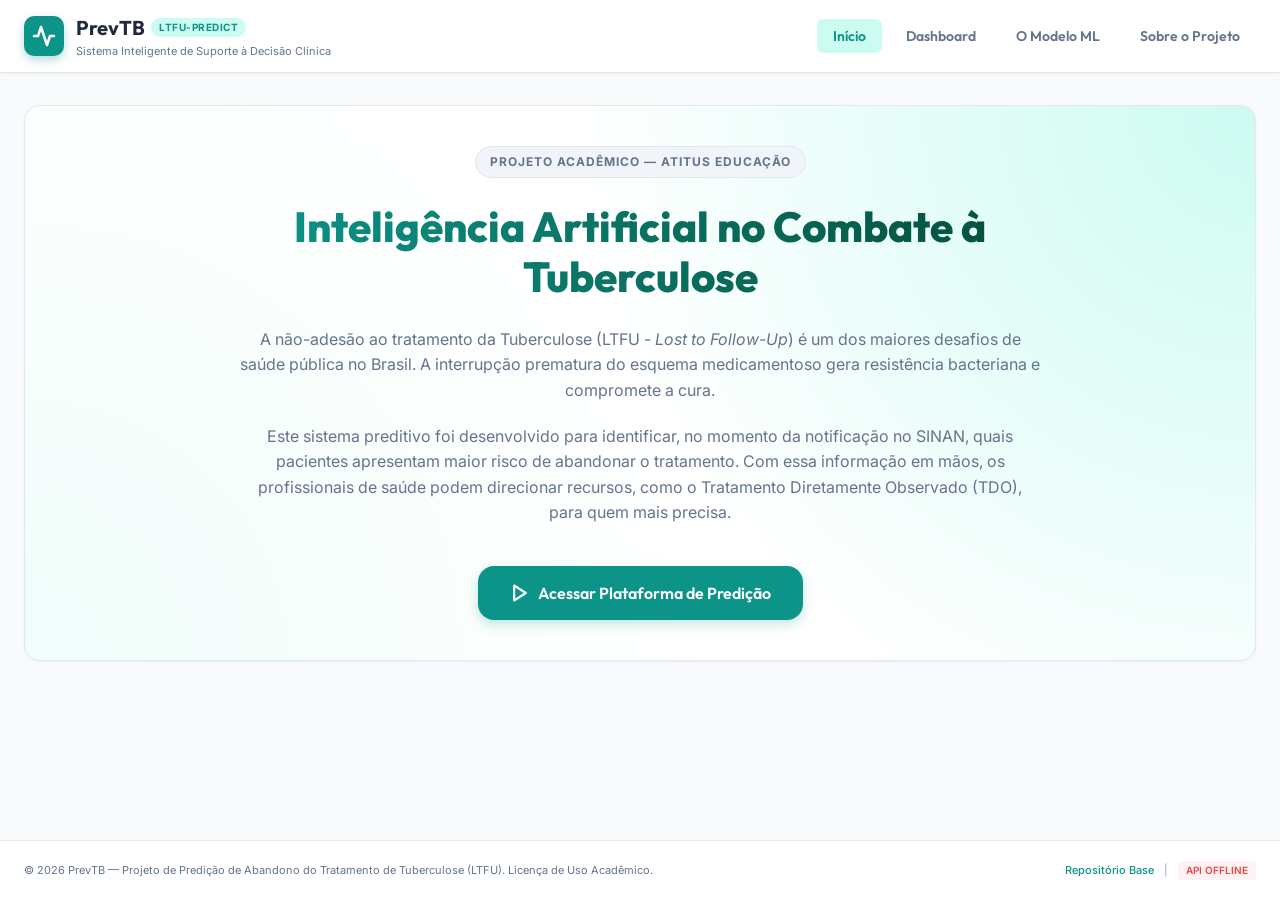
==== docs/index.html @ 1f6d75a1 "feat(ui): adicionar grafico visual de explicabilidade xAI" ====
<!DOCTYPE html>
<html lang="pt-BR">
<head>
    <meta charset="UTF-8">
    <meta name="viewport" content="width=device-width, initial-scale=1.0">
    <title>Predição de Abandono de Tratamento de Tuberculose — LTFU</title>
    <!-- Google Fonts: Outfit & Inter -->
    <link rel="preconnect" href="https://fonts.googleapis.com">
    <link rel="preconnect" href="https://fonts.gstatic.com" crossorigin>
    <link href="https://fonts.googleapis.com/css2?family=Inter:wght@300;400;500;600;700&family=Outfit:wght@400;500;600;700;800&display=swap" rel="stylesheet">
    <!-- Style Sheets -->
    <link rel="stylesheet" href="css/style.css">
    <!-- Favicon / SVG Logo -->
    <link rel="icon" type="image/svg+xml" href="data:image/svg+xml,%3Csvg xmlns='http://www.w3.org/2000/svg' viewBox='0 0 24 24' fill='none' stroke='%230d9488' stroke-width='2' stroke-linecap='round' stroke-linejoin='round'%3E%3Cpath d='M22 12h-4l-3 9L9 3l-3 9H2'%3E%3C/path%3E%3C/svg%3E">
</head>
<body>
    <!-- Top Progress Bar (for load/prediction transitions) -->
    <div id="topProgressBar" class="top-progress-bar"></div>

    <header class="app-header">
        <div class="container header-container">
            <div class="logo-area">
                <div class="logo-icon">
                    <svg xmlns="http://www.w3.org/2000/svg" width="24" height="24" viewBox="0 0 24 24" fill="none" stroke="currentColor" stroke-width="2.5" stroke-linecap="round" stroke-linejoin="round"><path d="M22 12h-4l-3 9L9 3l-3 9H2"></path></svg>
                </div>
                <div>
                    <h1 class="app-title">PrevTB <span class="badge">LTFU-Predict</span></h1>
                    <p class="app-subtitle">Sistema Inteligente de Suporte à Decisão Clínica</p>
                </div>
            </div>
            <nav class="header-nav">
                <button id="btnInicio" class="nav-link active">Início</button>
                <button id="btnDashboard" class="nav-link">Dashboard</button>
                <button id="btnModelo" class="nav-link">O Modelo ML</button>
                <button id="btnSobre" class="nav-link">Sobre o Projeto</button>
            </nav>
        </div>
    </header>

    <main class="container app-content">
        <!-- SEÇÃO: INÍCIO (LANDING PAGE) -->
        <section id="sectionInicio" class="tab-content active">
            <div class="hero-container">
                <div class="hero-content">
                    <div class="hero-badge">Projeto Acadêmico — Atitus Educação</div>
                    <h2 class="hero-title">Inteligência Artificial no Combate à Tuberculose</h2>
                    <p class="hero-description">
                        A não-adesão ao tratamento da Tuberculose (LTFU - <i>Lost to Follow-Up</i>) é um dos maiores desafios de saúde pública no Brasil. A interrupção prematura do esquema medicamentoso gera resistência bacteriana e compromete a cura.
                    </p>
                    <p class="hero-description">
                        Este sistema preditivo foi desenvolvido para identificar, no momento da notificação no SINAN, quais pacientes apresentam maior risco de abandonar o tratamento. Com essa informação em mãos, os profissionais de saúde podem direcionar recursos, como o Tratamento Diretamente Observado (TDO), para quem mais precisa.
                    </p>
                    <div class="hero-actions">
                        <button id="btnCTA" class="btn btn-primary btn-large">
                            <svg xmlns="http://www.w3.org/2000/svg" width="20" height="20" viewBox="0 0 24 24" fill="none" stroke="currentColor" stroke-width="2.5" stroke-linecap="round" stroke-linejoin="round"><polygon points="5 3 19 12 5 21 5 3"></polygon></svg>
                            Acessar Plataforma de Predição
                        </button>
                    </div>
                </div>
            </div>
        </section>

        <!-- SEÇÃO: DASHBOARD/PREDICTOR -->
        <section id="sectionDashboard" class="tab-content hidden">
            
            <!-- CASOS PRONTOS PARA TESTE RÁPIDO -->
            <div class="quick-cases-container">
                <div class="quick-cases-header">
                    <svg xmlns="http://www.w3.org/2000/svg" width="20" height="20" viewBox="0 0 24 24" fill="none" stroke="currentColor" stroke-width="2" stroke-linecap="round" stroke-linejoin="round"><path d="M14 2H6a2 2 0 0 0-2 2v16a2 2 0 0 0 2 2h12a2 2 0 0 0 2-2V8z"></path><polyline points="14 2 14 8 20 8"></polyline><line x1="16" y1="13" x2="8" y2="13"></line><line x1="16" y1="17" x2="8" y2="17"></line><polyline points="10 9 9 9 8 9"></polyline></svg>
                    <h3>Autopreenchimento: Casos de Estudo Prontos</h3>
                </div>
                <p class="quick-cases-desc">Clique em um dos perfis abaixo para carregar os dados automaticamente na ficha e simular predições com o modelo (xAI).</p>
                
                <div class="quick-cases-grid">
                    <div class="quick-case-card case-safe" onclick="loadPreset('safe')">
                        <div class="case-icon">
                            <svg xmlns="http://www.w3.org/2000/svg" width="24" height="24" viewBox="0 0 24 24" fill="none" stroke="currentColor" stroke-width="2" stroke-linecap="round" stroke-linejoin="round"><path d="M22 11.08V12a10 10 0 1 1-5.93-9.14"></path><polyline points="22 4 12 14.01 9 11.01"></polyline></svg>
                        </div>
                        <div class="case-info">
                            <h4>Perfil A: Baixo Risco</h4>
                            <p>Idoso, caso novo, diabético, com TDO realizado.</p>
                        </div>
                    </div>
                    
                    <div class="quick-case-card case-warning" onclick="loadPreset('warning')">
                        <div class="case-icon">
                            <svg xmlns="http://www.w3.org/2000/svg" width="24" height="24" viewBox="0 0 24 24" fill="none" stroke="currentColor" stroke-width="2" stroke-linecap="round" stroke-linejoin="round"><circle cx="12" cy="12" r="10"></circle><line x1="12" y1="8" x2="12" y2="12"></line><line x1="12" y1="16" x2="12.01" y2="16"></line></svg>
                        </div>
                        <div class="case-info">
                            <h4>Perfil B: Risco Moderado</h4>
                            <p>Meia-idade, coinfecção HIV, fumante, sem TDO.</p>
                        </div>
                    </div>

                    <div class="quick-case-card case-danger" onclick="loadPreset('danger')">
                        <div class="case-icon">
                            <svg xmlns="http://www.w3.org/2000/svg" width="24" height="24" viewBox="0 0 24 24" fill="none" stroke="currentColor" stroke-width="2" stroke-linecap="round" stroke-linejoin="round"><path d="M10.29 3.86L1.82 18a2 2 0 0 0 1.71 3h16.94a2 2 0 0 0 1.71-3L13.71 3.86a2 2 0 0 0-3.42 0z"></path><line x1="12" y1="9" x2="12" y2="13"></line><line x1="12" y1="17" x2="12.01" y2="17"></line></svg>
                        </div>
                        <div class="case-info">
                            <h4>Perfil C: Risco Crítico</h4>
                            <p>Jovem, pop. rua, uso de drogas, reingresso.</p>
                        </div>
                    </div>
                </div>
            </div>

            <div class="dashboard-grid">
                
                <!-- COLUNA 1: FORMULÁRIO DO PACIENTE -->
                <div class="card form-card">
                    <div class="card-header">
                        <div class="card-header-title">
                            <svg xmlns="http://www.w3.org/2000/svg" width="20" height="20" viewBox="0 0 24 24" fill="none" stroke="currentColor" stroke-width="2" stroke-linecap="round" stroke-linejoin="round"><path d="M16 21v-2a4 4 0 0 0-4-4H6a4 4 0 0 0-4 4v2"></path><circle cx="9" cy="7" r="4"></circle><path d="M22 21v-2a4 4 0 0 0-3-3.87"></path><path d="M16 3.13a4 4 0 0 1 0 7.75"></path></svg>
                            <h2>Ficha de Avaliação de Risco</h2>
                        </div>
                        <p class="card-header-desc">Insira as informações clínicas e demográficas coletadas na primeira consulta de notificação do paciente.</p>
                    </div>

                    <form id="ltfuForm" class="patient-form">
                        
                        <!-- Bloco 1: Dados Demográficos -->
                        <div class="form-section">
                            <h3 class="section-title"><span class="number">01</span> Dados Demográficos</h3>
                            <div class="form-row cols-3">
                                <div class="form-group">
                                    <label for="idade_anos">Idade (Anos) <span class="required">*</span></label>
                                    <input type="number" id="idade_anos" name="idade_anos" required min="0" max="120" placeholder="Ex: 35">
                                </div>
                                <div class="form-group">
                                    <label for="CS_SEXO">Sexo Biológico <span class="required">*</span></label>
                                    <select id="CS_SEXO" name="CS_SEXO" required>
                                        <option value="" disabled selected>Selecione...</option>
                                        <option value="M">Masculino</option>
                                        <option value="F">Feminino</option>
                                    </select>
                                </div>
                                <div class="form-group">
                                    <label for="CS_RACA">Raça / Cor</label>
                                    <select id="CS_RACA" name="CS_RACA">
                                        <option value="nan" selected>Não Informado</option>
                                        <option value="1">Branca</option>
                                        <option value="2">Preta</option>
                                        <option value="3">Amarela</option>
                                        <option value="4">Parda</option>
                                        <option value="5">Indígena</option>
                                    </select>
                                </div>
                            </div>
                        </div>

                        <!-- Bloco 2: Histórico de Tratamento e Entrada -->
                        <div class="form-section">
                            <h3 class="section-title"><span class="number">02</span> Histórico Clínico e Entrada</h3>
                            <div class="form-row cols-2">
                                <div class="form-group">
                                    <label for="TRATAMENTO">Tipo de Entrada / Caso <span class="required">*</span></label>
                                    <select id="TRATAMENTO" name="TRATAMENTO" required>
                                        <option value="" disabled selected>Selecione o tipo de caso...</option>
                                        <option value="1">Caso Novo</option>
                                        <option value="2">Recidiva (Retorno pós-cura)</option>
                                        <option value="3">Reingresso pós-abandono anterior</option>
                                        <option value="4">Não Sabe</option>
                                        <option value="5">Transferência</option>
                                    </select>
                                </div>
                                <div class="form-group">
                                    <label for="TRAT_SUPER">Tratamento Diretamente Observado (TDO)?</label>
                                    <select id="TRAT_SUPER" name="TRAT_SUPER">
                                        <option value="nan" selected>Não Avaliado</option>
                                        <option value="1">Sim (TDO Realizado)</option>
                                        <option value="2">Não (Auto-administrado)</option>
                                    </select>
                                </div>
                            </div>
                            <div class="form-row cols-3">
                                <div class="form-group">
                                    <label for="NU_CONTATO">Nº Contatos Registrados</label>
                                    <input type="number" id="NU_CONTATO" name="NU_CONTATO" min="0" placeholder="Ex: 4" value="0">
                                </div>
                                <div class="form-group">
                                    <label for="NU_COMU_EX">Comunicantes Examinados</label>
                                    <input type="number" id="NU_COMU_EX" name="NU_COMU_EX" min="0" placeholder="Ex: 2" value="0">
                                </div>
                                <div class="form-group">
                                    <label for="dias_notif_trat">Atraso Notificação (Dias)</label>
                                    <input type="number" id="dias_notif_trat" name="dias_notif_trat" min="0" placeholder="Ex: 5" value="0">
                                </div>
                            </div>
                        </div>

                        <!-- Bloco 3: Exames Clínicos -->
                        <div class="form-section">
                            <h3 class="section-title"><span class="number">03</span> Resultados de Exames</h3>
                            <div class="form-row cols-3">
                                <div class="form-group">
                                    <label for="HIV">Status de HIV</label>
                                    <select id="HIV" name="HIV">
                                        <option value="nan" selected>Não Realizado</option>
                                        <option value="1">Positivo</option>
                                        <option value="2">Negativo</option>
                                        <option value="3">Em Andamento</option>
                                    </select>
                                </div>
                                <div class="form-group">
                                    <label for="BACILOSC_E">Baciloscopia Escarro</label>
                                    <select id="BACILOSC_E" name="BACILOSC_E">
                                        <option value="nan" selected>Não Realizado</option>
                                        <option value="1">Positiva</option>
                                        <option value="2">Negativa</option>
                                    </select>
                                </div>
                                <div class="form-group">
                                    <label for="CULTURA_ES">Cultura de Escarro</label>
                                    <select id="CULTURA_ES" name="CULTURA_ES">
                                        <option value="nan" selected>Não Realizado</option>
                                        <option value="1">Positiva</option>
                                        <option value="2">Negativa</option>
                                        <option value="3">Em Andamento</option>
                                    </select>
                                </div>
                            </div>
                            <div class="form-row cols-4">
                                <div class="form-group">
                                    <label for="RAIOX_TORA">Raio-X de Tórax</label>
                                    <select id="RAIOX_TORA" name="RAIOX_TORA">
                                        <option value="nan" selected>Não Realizado</option>
                                        <option value="1">Normal</option>
                                        <option value="2">Suspeito</option>
                                        <option value="3">Outra Patologia</option>
                                    </select>
                                </div>
                                <div class="form-group">
                                    <label for="TESTE_TUBE">Teste Tuberculínico</label>
                                    <select id="TESTE_TUBE" name="TESTE_TUBE">
                                        <option value="nan" selected>Não Realizado</option>
                                        <option value="1">Reator Forte</option>
                                        <option value="2">Reator Fraco</option>
                                        <option value="3">Não Reator</option>
                                    </select>
                                </div>
                                <div class="form-group">
                                    <label for="TEST_MOLEC">Teste Molecular (TRM)</label>
                                    <select id="TEST_MOLEC" name="TEST_MOLEC">
                                        <option value="nan" selected>Não Realizado</option>
                                        <option value="1">Detectado</option>
                                        <option value="2">Não Detectado</option>
                                        <option value="3">Inconclusivo</option>
                                    </select>
                                </div>
                                <div class="form-group">
                                    <label for="FORMA">Forma Clínica</label>
                                    <select id="FORMA" name="FORMA">
                                        <option value="nan" selected>Não Avaliado</option>
                                        <option value="1">Pulmonar</option>
                                        <option value="2">Extrapulmonar</option>
                                        <option value="3">Mista</option>
                                    </select>
                                </div>
                            </div>
                        </div>

                        <!-- Bloco 4: Comorbidades & Vulnerabilidades -->
                        <div class="form-section">
                            <h3 class="section-title"><span class="number">04</span> Comorbidades e Vulnerabilidades Sociais</h3>
                            
                            <div class="alert alert-info">
                                <svg xmlns="http://www.w3.org/2000/svg" width="16" height="16" viewBox="0 0 24 24" fill="none" stroke="currentColor" stroke-width="2" stroke-linecap="round" stroke-linejoin="round"><circle cx="12" cy="12" r="10"></circle><line x1="12" y1="16" x2="12" y2="12"></line><line x1="12" y1="8" x2="12.01" y2="8"></line></svg>
                                <span>A presença de múltiplos agravos ou fatores de vulnerabilidade social eleva o risco estatístico de não-adesão.</span>
                            </div>

                            <div class="grid-checkboxes">
                                <!-- Linha 1 -->
                                <div class="form-group checkbox-group">
                                    <label for="AGRAVAIDS">AIDS / HIV Clínico</label>
                                    <select id="AGRAVAIDS" name="AGRAVAIDS">
                                        <option value="2" selected>Não</option>
                                        <option value="1">Sim</option>
                                        <option value="nan">Ignorado</option>
                                    </select>
                                </div>
                                <div class="form-group checkbox-group">
                                    <label for="AGRAVALCOO">Alcoolismo</label>
                                    <select id="AGRAVALCOO" name="AGRAVALCOO">
                                        <option value="2" selected>Não</option>
                                        <option value="1">Sim</option>
                                        <option value="nan">Ignorado</option>
                                    </select>
                                </div>
                                <div class="form-group checkbox-group">
                                    <label for="AGRAVDROGA">Uso de Drogas Ilícitas</label>
                                    <select id="AGRAVDROGA" name="AGRAVDROGA">
                                        <option value="2" selected>Não</option>
                                        <option value="1">Sim</option>
                                        <option value="nan">Ignorado</option>
                                    </select>
                                </div>
                                <div class="form-group checkbox-group">
                                    <label for="AGRAVTABAC">Tabagismo</label>
                                    <select id="AGRAVTABAC" name="AGRAVTABAC">
                                        <option value="2" selected>Não</option>
                                        <option value="1">Sim</option>
                                        <option value="nan">Ignorado</option>
                                    </select>
                                </div>
                                <!-- Linha 2 -->
                                <div class="form-group checkbox-group">
                                    <label for="AGRAVDIABE">Diabetes</label>
                                    <select id="AGRAVDIABE" name="AGRAVDIABE">
                                        <option value="2" selected>Não</option>
                                        <option value="1">Sim</option>
                                        <option value="nan">Ignorado</option>
                                    </select>
                                </div>
                                <div class="form-group checkbox-group">
                                    <label for="AGRAVDOENC">Doença Mental / Emocional</label>
                                    <select id="AGRAVDOENC" name="AGRAVDOENC">
                                        <option value="2" selected>Não</option>
                                        <option value="1">Sim</option>
                                        <option value="nan">Ignorado</option>
                                    </select>
                                </div>
                                <div class="form-group checkbox-group">
                                    <label for="POP_RUA">Situação de Rua</label>
                                    <select id="POP_RUA" name="POP_RUA">
                                        <option value="2" selected>Não</option>
                                        <option value="1">Sim</option>
                                        <option value="nan">Ignorado</option>
                                    </select>
                                </div>
                                <div class="form-group checkbox-group">
                                    <label for="POP_LIBER">Pop. Privada de Liberdade</label>
                                    <select id="POP_LIBER" name="POP_LIBER">
                                        <option value="2" selected>Não</option>
                                        <option value="1">Sim</option>
                                        <option value="nan">Ignorado</option>
                                    </select>
                                </div>
                                <!-- Linha 3 -->
                                <div class="form-group checkbox-group">
                                    <label for="POP_IMIG">Imigrante</label>
                                    <select id="POP_IMIG" name="POP_IMIG">
                                        <option value="2" selected>Não</option>
                                        <option value="1">Sim</option>
                                        <option value="nan">Ignorado</option>
                                    </select>
                                </div>
                                <div class="form-group checkbox-group">
                                    <label for="BENEF_GOV">Beneficiário de Prog. Social</label>
                                    <select id="BENEF_GOV" name="BENEF_GOV">
                                        <option value="2" selected>Não</option>
                                        <option value="1">Sim</option>
                                        <option value="nan">Ignorado</option>
                                    </select>
                                </div>
                            </div>
                        </div>

                        <div class="form-actions">
                            <button type="button" id="btnReset" class="btn btn-secondary">Limpar Ficha</button>
                            <button type="submit" id="btnSubmit" class="btn btn-primary">
                                <svg xmlns="http://www.w3.org/2000/svg" width="18" height="18" viewBox="0 0 24 24" fill="none" stroke="currentColor" stroke-width="2.5" stroke-linecap="round" stroke-linejoin="round"><path d="M22 11.08V12a10 10 0 1 1-5.93-9.14"></path><polyline points="22 4 12 14.01 9 11.01"></polyline></svg>
                                Calcular Probabilidade de Risco
                            </button>
                        </div>

                    </form>
                </div>

                <!-- COLUNA 2: RESULTADOS -->
                <div class="card result-card placeholder-state" id="resultCard">
                    <!-- Estado Inicial: Aguardando preenchimento -->
                    <div id="resultPlaceholder" class="result-placeholder">
                        <div class="pulse-icon">
                            <svg xmlns="http://www.w3.org/2000/svg" width="48" height="48" viewBox="0 0 24 24" fill="none" stroke="#94a3b8" stroke-width="1.5" stroke-linecap="round" stroke-linejoin="round"><path d="M22 12h-4l-3 9L9 3l-3 9H2"></path></svg>
                        </div>
                        <h3>Aguardando Avaliação</h3>
                        <p>Preencha os campos obrigatórios da Ficha do Paciente e clique no botão <strong>"Calcular Probabilidade de Risco"</strong> para iniciar a inferência do modelo.</p>
                    </div>

                    <!-- Estado de Loading / Carregando -->
                    <div id="resultLoading" class="result-loading hidden">
                        <div class="spinner-clinical">
                            <div class="double-bounce1"></div>
                            <div class="double-bounce2"></div>
                        </div>
                        <h3 id="loadingStatusText">Conectando ao modelo...</h3>
                        <p class="loading-warning" id="coldStartWarning">Nota: Se a API estiver em repouso (Render free tier), a inicialização pode levar até 30 segundos.</p>
                        <div class="loading-progress-container">
                            <div class="loading-progress-bar" id="loadingProgress"></div>
                        </div>
                    </div>

                    <!-- Estado com Resultados Reais -->
                    <div id="resultSuccess" class="result-success hidden">
                        <div class="card-header border-bottom">
                            <h2>Resultado da Análise</h2>
                            <p class="card-header-desc">Modelo preditivo LightGBM baseado no SINAN-TB</p>
                        </div>

                        <!-- Card de Risco -->
                        <div class="risk-indicator" id="riskIndicatorContainer">
                            <div class="risk-header">
                                <span class="risk-label">CLASSIFICAÇÃO DE RISCO</span>
                                <h2 id="riskLevel" class="risk-level-text">ALTO RISCO</h2>
                            </div>
                            <div class="risk-meter-container">
                                <div class="risk-meter-fill" id="riskMeterFill"></div>
                                <span class="risk-percent-badge" id="riskPercent">87%</span>
                            </div>
                        </div>

                        <!-- Fatores de Risco Encontrados -->
                        <div class="result-section">
                            <h4 class="result-section-title">
                                <svg xmlns="http://www.w3.org/2000/svg" width="16" height="16" viewBox="0 0 24 24" fill="none" stroke="currentColor" stroke-width="2" stroke-linecap="round" stroke-linejoin="round"><polygon points="7.86 2 16.14 2 22 7.86 22 16.14 16.14 22 7.86 22 2 16.14 2 7.86 7.86 2"></polygon><line x1="12" y1="8" x2="12" y2="12"></line><line x1="12" y1="16" x2="12.01" y2="16"></line></svg>
                                Fatores Contribuintes Identificados
                            </h4>
                            <ul class="factors-list" id="factorsList">
                                <!-- Preenchido dinamicamente -->
                            </ul>
                        </div>

                        <!-- Conduta Clínica Recomendada -->
                        <div class="result-section">
                            <h4 class="result-section-title">
                                <svg xmlns="http://www.w3.org/2000/svg" width="16" height="16" viewBox="0 0 24 24" fill="none" stroke="currentColor" stroke-width="2" stroke-linecap="round" stroke-linejoin="round"><path d="M22 11.08V12a10 10 0 1 1-5.93-9.14"></path><polyline points="22 4 12 14.01 9 11.01"></polyline></svg>
                                Diretriz de Acompanhamento Sugerida
                            </h4>
                            <div class="recommendation-box" id="recommendationBox">
                                <!-- Preenchido dinamicamente -->
                            </div>
                        </div>

                        <!-- Aviso Legal -->
                        <div class="clinical-warning">
                            <svg xmlns="http://www.w3.org/2000/svg" width="16" height="16" viewBox="0 0 24 24" fill="none" stroke="currentColor" stroke-width="2" stroke-linecap="round" stroke-linejoin="round"><path d="M10.29 3.86L1.82 18a2 2 0 0 0 1.71 3h16.94a2 2 0 0 0 1.71-3L13.71 3.86a2 2 0 0 0-3.42 0z"></path><line x1="12" y1="9" x2="12" y2="13"></line><line x1="12" y1="17" x2="12.01" y2="17"></line></svg>
                            <span id="clinicalWarningText">Esta ferramenta estatística fornece um suporte baseado em dados demográficos coletivos e não substitui de nenhuma maneira o julgamento clínico profissional.</span>
                        </div>
                    </div>
                </div>

            </div>
        </section>

        <!-- SEÇÃO: INFO DO MODELO -->
        <section id="sectionModelo" class="tab-content hidden">
            <div class="card info-card">
                <div class="card-header border-bottom">
                    <h2>Especificações Científicas do Modelo</h2>
                    <p class="card-header-desc">Detalhes da modelagem, seleção de variáveis e acurácia clínica</p>
                </div>
                <div class="info-content">
                    <div class="info-grid">
                        <div class="metrics-card">
                            <h3>Acurácia do Modelo</h3>
                            <div class="metrics-row">
                                <div class="metric-block">
                                    <span class="metric-val">0.826</span>
                                    <span class="metric-lbl">ROC-AUC (Área sob Curva ROC)</span>
                                </div>
                                <div class="metric-block">
                                    <span class="metric-val">72.6%</span>
                                    <span class="metric-lbl">F1-Score</span>
                                </div>
                                <div class="metric-block">
                                    <span class="metric-val">87.0%</span>
                                    <span class="metric-lbl">Sensibilidade (Recall) para Abandono</span>
                                </div>
                            </div>
                            <p class="metric-desc">O modelo prioriza o <strong>Recall (Sensibilidade)</strong>. Isso reduz drasticamente a chance de "Falso Negativo" (paciente classificado como baixo risco que abandona o tratamento), oferecendo maior segurança clínica.</p>
                        </div>
                        <div class="data-origin-card">
                            <h3>Origem dos Dados & Treinamento</h3>
                            <ul>
                                <li><strong>Dataset Utilizado:</strong> 562.632 notificações reais do SINAN-TB.</li>
                                <li><strong>Target de Classificação:</strong> Abandono do Tratamento (Situação de encerramento = '2').</li>
                                <li><strong>Tratamento de Desbalanceamento:</strong> Otimização via ajuste de pesos de classe (scale_pos_weight = 4.1).</li>
                                <li><strong>Algoritmo Final:</strong> LightGBM (Light Gradient Boosting Machine) com pré-processamento robusto de dados ausentes.</li>
                            </ul>
                        </div>
                    </div>

                    <div class="variables-section" style="margin-top: 40px; border-top: 1px solid var(--color-border); padding-top: 40px;">
                        <h3 style="font-size: 24px; color: var(--text-main); margin-bottom: 12px; display: flex; align-items: center; gap: 8px;">
                            <svg xmlns="http://www.w3.org/2000/svg" width="24" height="24" viewBox="0 0 24 24" fill="none" stroke="currentColor" stroke-width="2" stroke-linecap="round" stroke-linejoin="round" style="color: var(--color-brand)"><polygon points="12 2 2 7 12 12 22 7 12 2"></polygon><polyline points="2 17 12 22 22 17"></polyline><polyline points="2 12 12 17 22 12"></polyline></svg>
                            Por Dentro da Caixa Preta (xAI)
                        </h3>
                        <p style="font-size: 16px; color: var(--text-muted); margin-bottom: 24px; line-height: 1.6;">Para garantir a confiabilidade clínica, aplicamos a técnica <strong>Permutation Importance</strong>, que revela quais fatores clínicos e sociais o algoritmo considera mais determinantes ao classificar o risco de abandono de um paciente.</p>
                        
                        <div class="xai-image-container" style="background-color: #f8fafc; padding: 24px; border-radius: 12px; border: 1px solid var(--color-border); text-align: center;">
                            <img src="graficos/xai_importance.png" alt="Gráfico de Explicabilidade (Permutation Importance)" style="max-width: 100%; height: auto; border-radius: 8px; box-shadow: var(--shadow-sm);">
                            <p style="font-size: 13px; color: var(--text-muted); margin-top: 16px; font-style: italic;">Quanto maior a barra, maior o peso matemático da variável na decisão de predição.</p>
                        </div>
                    </div>
                </div>
            </div>
        </section>

        <!-- SEÇÃO: SOBRE O PROJETO -->
        <section id="sectionSobre" class="tab-content hidden">
            <div class="card info-card">
                <div class="card-header border-bottom">
                    <h2>Sobre o Projeto de Predição de Abandono (LTFU)</h2>
                    <p class="card-header-desc">Contexto científico, objetivos de saúde pública e equipe de desenvolvimento</p>
                </div>
                <div class="info-content about-content">
                    <div class="about-grid">
                        <div class="text-block">
                            <h3>Contexto de Saúde Pública</h3>
                            <p>A não-adesão ao tratamento da Tuberculose (abandono ou LTFU) é um dos maiores gargalos para o controle epidemiológico no Brasil. Interromper o esquema medicamentoso antes dos seis meses recomendados gera falhas de cura, aumento da transmissibilidade e induz a multirresistência bacteriana aos fármacos de primeira linha (MDR-TB).</p>
                            <p>Esta plataforma web visa integrar-se como uma ferramenta de triagem ágil na atenção básica de saúde, identificando perfis vulneráveis no ato exato de registro de entrada do paciente, permitindo que a coordenação de vigilância direcione recursos assistenciais escassos (como o Tratamento Diretamente Observado - TDO e cestas básicas) com eficiência maximizada.</p>
                        </div>
                        <div class="team-block">
                            <h3>Equipe de Desenvolvimento</h3>
                            <ul class="team-list">
                                <li>
                                    <strong>Gustavo Rampanelli</strong>
                                    <span>Modelagem de ML, Infraestrutura e API Backend</span>
                                </li>
                                <li>
                                    <strong>Vinicius</strong>
                                    <span>Líder do Projeto, Documentação Científica e Métricas</span>
                                </li>
                                <li>
                                    <strong>Colega 3</strong>
                                    <span>Validação e Engenharia de Features Clínicas</span>
                                </li>
                                <li>
                                    <strong>Colega 4</strong>
                                    <span>Estatística Multivariada & Validação SINAN</span>
                                </li>
                                <li>
                                    <strong>Colega 5</strong>
                                    <span>Arquitetura de Produção e Frontend Web</span>
                                </li>
                            </ul>
                        </div>
                    </div>
                </div>
            </div>
        </section>
    </main>

    <footer class="app-footer">
        <div class="container footer-container">
            <p>&copy; 2026 PrevTB — Projeto de Predição de Abandono do Tratamento de Tuberculose (LTFU). Licença de Uso Acadêmico.</p>
            <div class="footer-links">
                <a href="https://github.com/klein-natan/tuberculosis-ltfu-prediction" target="_blank" rel="noopener">Repositório Base</a>
                <span class="separator">|</span>
                <span id="apiStatusIndicator" class="api-status-indicator">Verificando API...</span>
            </div>
        </div>
    </footer>

    <!-- App JavaScript Logic -->
    <script src="js/app.js"></script>
</body>
</html>
---- docs/css/style.css ----
/* prevTB — CSS Design System & Theme Styles
   Clean Clinical / Premium Health Tech Theme
   Fonts: Outfit (Titles) & Inter (Body/UI)
*/

:root {
    /* Color Palette */
    --bg-primary: #f8fafc;
    --bg-card: #ffffff;
    --text-main: #1e293b;
    --text-muted: #64748b;
    --text-light: #94a3b8;
    
    /* Branding Colors */
    --color-brand: #0d9488;
    --color-brand-hover: #0f766e;
    --color-brand-light: #ccfbf1;
    --color-border: #e2e8f0;
    
    /* Risk Status Colors */
    --risk-high: #ef4444;
    --risk-high-bg: #fef2f2;
    --risk-high-border: #fecaca;
    
    --risk-mod: #f59e0b;
    --risk-mod-bg: #fffbeb;
    --risk-mod-border: #fef3c7;
    
    --risk-low: #10b981;
    --risk-low-bg: #ecfdf5;
    --risk-low-border: #d1fae5;
    
    /* Typography */
    --font-titles: 'Outfit', -apple-system, BlinkMacSystemFont, "Segoe UI", Roboto, sans-serif;
    --font-ui: 'Inter', -apple-system, BlinkMacSystemFont, "Segoe UI", Roboto, sans-serif;
    
    /* Effects & Border Radius */
    --radius-lg: 16px;
    --radius-md: 10px;
    --radius-sm: 6px;
    --shadow-sm: 0 1px 3px 0 rgba(0, 0, 0, 0.05);
    --shadow-md: 0 4px 6px -1px rgba(0, 0, 0, 0.05), 0 2px 4px -1px rgba(0, 0, 0, 0.03);
    --shadow-lg: 0 10px 25px -5px rgba(0, 0, 0, 0.03), 0 8px 10px -6px rgba(0, 0, 0, 0.03);
    --shadow-hover: 0 20px 25px -5px rgba(13, 148, 136, 0.06), 0 10px 10px -6px rgba(13, 148, 136, 0.04);
    
    --transition-smooth: all 0.3s cubic-bezier(0.4, 0, 0.2, 1);
}

/* ── 0. RESET & BASICS ────────────────────────────────────────── */
* {
    margin: 0;
    padding: 0;
    box-sizing: border-box;
}

body {
    background-color: var(--bg-primary);
    color: var(--text-main);
    font-family: var(--font-ui);
    line-height: 1.5;
    -webkit-font-smoothing: antialiased;
    display: flex;
    flex-direction: column;
    min-height: 100vh;
}

.container {
    width: 100%;
    max-width: 1280px;
    margin: 0 auto;
    padding: 0 24px;
}

/* ── 1. HEADER & NAVIGATION ───────────────────────────────────── */
.app-header {
    background-color: var(--bg-card);
    border-bottom: 1px solid var(--color-border);
    position: sticky;
    top: 0;
    z-index: 100;
    box-shadow: var(--shadow-sm);
}

.header-container {
    display: flex;
    justify-content: space-between;
    align-items: center;
    height: 72px;
}

.logo-area {
    display: flex;
    align-items: center;
    gap: 12px;
}

.logo-icon {
    width: 40px;
    height: 40px;
    background-color: var(--color-brand);
    color: white;
    border-radius: var(--radius-md);
    display: flex;
    align-items: center;
    justify-content: center;
    box-shadow: 0 4px 10px rgba(13, 148, 136, 0.3);
}

.app-title {
    font-family: var(--font-titles);
    font-size: 20px;
    font-weight: 700;
    color: var(--text-main);
    display: flex;
    align-items: center;
    gap: 6px;
}

.badge {
    background-color: var(--color-brand-light);
    color: var(--color-brand);
    font-size: 10px;
    font-weight: 700;
    padding: 2px 8px;
    border-radius: 9999px;
    text-transform: uppercase;
    letter-spacing: 0.5px;
    font-family: var(--font-ui);
}

.app-subtitle {
    font-size: 11px;
    color: var(--text-muted);
}

.header-nav {
    display: flex;
    gap: 8px;
}

.nav-link {
    background: none;
    border: none;
    padding: 8px 16px;
    font-family: var(--font-titles);
    font-size: 14px;
    font-weight: 600;
    color: var(--text-muted);
    border-radius: var(--radius-sm);
    cursor: pointer;
    transition: var(--transition-smooth);
}

.nav-link:hover {
    color: var(--color-brand);
    background-color: var(--bg-primary);
}

.nav-link.active {
    color: var(--color-brand);
    background-color: var(--color-brand-light);
}

/* Top Progress Bar indicator */
.top-progress-bar {
    position: fixed;
    top: 0;
    left: 0;
    height: 3px;
    width: 0%;
    background: linear-gradient(90deg, var(--color-brand) 0%, #14b8a6 100%);
    z-index: 101;
    transition: width 0.4s cubic-bezier(0.1, 0.8, 0.1, 1);
}

.top-progress-bar.active {
    width: 85%;
}

.top-progress-bar.done {
    width: 100%;
}

/* ── 2. LAYOUTS & MAIN GRID ───────────────────────────────────── */
.app-content {
    flex: 1;
    padding-top: 32px;
    padding-bottom: 48px;
}

.tab-content {
    display: none;
    animation: fadeIn 0.3s ease-out;
}

.tab-content.active {
    display: block;
}

@keyframes fadeIn {
    from { opacity: 0; transform: translateY(4px); }
    to { opacity: 1; transform: translateY(0); }
}

.dashboard-grid {
    display: grid;
    grid-template-columns: 1.4fr 1fr;
    gap: 28px;
    align-items: start;
}

@media (max-width: 1024px) {
    .dashboard-grid {
        grid-template-columns: 1fr;
    }
}

/* ── 2.5 QUICK CASES (XAI AUTOFILL) ───────────────────────────── */
.quick-cases-container {
    background-color: var(--bg-card);
    border: 1px solid var(--color-border);
    border-radius: var(--radius-lg);
    padding: 20px 24px;
    margin-bottom: 24px;
    box-shadow: var(--shadow-sm);
}

.quick-cases-header {
    display: flex;
    align-items: center;
    gap: 8px;
    color: var(--color-brand);
    margin-bottom: 6px;
}

.quick-cases-header h3 {
    font-family: var(--font-titles);
    font-size: 16px;
    font-weight: 700;
    color: var(--text-main);
}

.quick-cases-desc {
    font-size: 12px;
    color: var(--text-muted);
    margin-bottom: 16px;
}

.quick-cases-grid {
    display: grid;
    grid-template-columns: repeat(3, 1fr);
    gap: 16px;
}

@media (max-width: 900px) {
    .quick-cases-grid {
        grid-template-columns: 1fr;
    }
}

.quick-case-card {
    display: flex;
    align-items: flex-start;
    gap: 12px;
    padding: 12px 16px;
    border: 1px solid var(--color-border);
    border-radius: var(--radius-md);
    cursor: pointer;
    transition: var(--transition-smooth);
    background-color: var(--bg-primary);
}

.quick-case-card:hover {
    transform: translateY(-2px);
    box-shadow: var(--shadow-md);
}

.case-safe { border-left: 4px solid var(--risk-low); }
.case-safe:hover { border-color: var(--risk-low); background-color: var(--risk-low-bg); }
.case-safe .case-icon { color: var(--risk-low); }

.case-warning { border-left: 4px solid var(--risk-mod); }
.case-warning:hover { border-color: var(--risk-mod); background-color: var(--risk-mod-bg); }
.case-warning .case-icon { color: var(--risk-mod); }

.case-danger { border-left: 4px solid var(--risk-high); }
.case-danger:hover { border-color: var(--risk-high); background-color: var(--risk-high-bg); }
.case-danger .case-icon { color: var(--risk-high); }

.case-icon {
    display: flex;
    align-items: center;
    justify-content: center;
    margin-top: 2px;
}

.case-info h4 {
    font-size: 13px;
    font-weight: 700;
    color: var(--text-main);
    margin-bottom: 4px;
}

.case-info p {
    font-size: 11px;
    color: var(--text-muted);
    line-height: 1.3;
}

/* ── 3. CARDS & GENERAL UI ELEMENTS ───────────────────────────── */
.card {
    background-color: var(--bg-card);
    border: 1px solid var(--color-border);
    border-radius: var(--radius-lg);
    box-shadow: var(--shadow-lg);
    overflow: hidden;
    transition: var(--transition-smooth);
}

.card:hover {
    box-shadow: var(--shadow-hover);
}

.card-header {
    padding: 24px;
}

.border-bottom {
    border-bottom: 1px solid var(--color-border);
}

.card-header-title {
    display: flex;
    align-items: center;
    gap: 10px;
    color: var(--color-brand);
    margin-bottom: 6px;
}

.card-header-title h2 {
    font-family: var(--font-titles);
    font-size: 20px;
    font-weight: 700;
    color: var(--text-main);
}

.card-header-desc {
    font-size: 13px;
    color: var(--text-muted);
}

/* ── 4. FORMS ─────────────────────────────────────────────────── */
.patient-form {
    padding: 0 24px 24px 24px;
}

.form-section {
    border-top: 1px solid var(--color-border);
    padding: 24px 0;
}

.form-section:first-of-type {
    border-top: none;
    padding-top: 12px;
}

.section-title {
    font-family: var(--font-titles);
    font-size: 15px;
    font-weight: 700;
    color: var(--text-main);
    margin-bottom: 18px;
    display: flex;
    align-items: center;
    gap: 8px;
}

.section-title .number {
    background-color: var(--bg-primary);
    color: var(--text-muted);
    width: 24px;
    height: 24px;
    font-size: 11px;
    border-radius: 50%;
    display: flex;
    align-items: center;
    justify-content: center;
    font-weight: 700;
}

.form-row {
    display: grid;
    gap: 16px;
    margin-bottom: 16px;
}

.form-row:last-child {
    margin-bottom: 0;
}

.cols-2 { grid-template-columns: repeat(2, 1fr); }
.cols-3 { grid-template-columns: repeat(3, 1fr); }
.cols-4 { grid-template-columns: repeat(4, 1fr); }

@media (max-width: 768px) {
    .cols-2, .cols-3, .cols-4 {
        grid-template-columns: 1fr;
    }
}

.form-group {
    display: flex;
    flex-direction: column;
    gap: 6px;
}

.form-group label {
    font-size: 12px;
    font-weight: 600;
    color: var(--text-main);
}

.required {
    color: var(--risk-high);
    margin-left: 2px;
}

.form-group input[type="number"],
.form-group select {
    width: 100%;
    height: 40px;
    background-color: var(--bg-primary);
    border: 1px solid var(--color-border);
    border-radius: var(--radius-sm);
    padding: 0 12px;
    font-family: var(--font-ui);
    font-size: 13px;
    color: var(--text-main);
    transition: var(--transition-smooth);
    outline: none;
}

.form-group input[type="number"]:focus,
.form-group select:focus {
    border-color: var(--color-brand);
    background-color: white;
    box-shadow: 0 0 0 3px rgba(13, 148, 136, 0.1);
}

.grid-checkboxes {
    display: grid;
    grid-template-columns: repeat(2, 1fr);
    gap: 12px;
}

@media (max-width: 600px) {
    .grid-checkboxes {
        grid-template-columns: 1fr;
    }
}

.checkbox-group {
    display: flex;
    flex-direction: row;
    align-items: center;
    justify-content: space-between;
    padding: 8px 12px;
    background-color: var(--bg-primary);
    border: 1px solid var(--color-border);
    border-radius: var(--radius-sm);
    height: 42px;
}

.checkbox-group label {
    font-size: 12px;
    font-weight: 500;
    margin-bottom: 0;
}

.checkbox-group select {
    width: 90px;
    height: 28px;
    padding: 0 4px;
    font-size: 11px;
    background-color: white;
}

/* Alerts */
.alert {
    display: flex;
    align-items: flex-start;
    gap: 10px;
    padding: 12px 16px;
    border-radius: var(--radius-md);
    margin-bottom: 18px;
    font-size: 12px;
    line-height: 1.4;
}

.alert-info {
    background-color: aliceblue;
    color: #1d4ed8;
    border: 1px solid #bfdbfe;
}

.alert svg {
    flex-shrink: 0;
    margin-top: 1px;
}

/* Actions Button Group */
.form-actions {
    display: flex;
    justify-content: flex-end;
    gap: 12px;
    border-top: 1px solid var(--color-border);
    padding-top: 24px;
    margin-top: 12px;
}

.btn {
    height: 44px;
    border-radius: var(--radius-md);
    padding: 0 20px;
    font-family: var(--font-titles);
    font-size: 14px;
    font-weight: 600;
    cursor: pointer;
    display: inline-flex;
    align-items: center;
    justify-content: center;
    gap: 8px;
    transition: var(--transition-smooth);
    border: none;
}

.btn-secondary {
    background-color: var(--bg-primary);
    color: var(--text-muted);
    border: 1px solid var(--color-border);
}

.btn-secondary:hover {
    background-color: #f1f5f9;
    color: var(--text-main);
}

.btn-primary {
    background-color: var(--color-brand);
    color: white;
    box-shadow: 0 4px 12px rgba(13, 148, 136, 0.25);
}

.btn-primary:hover {
    background-color: var(--color-brand-hover);
    box-shadow: 0 6px 16px rgba(13, 148, 136, 0.35);
    transform: translateY(-1px);
}

/* ── 5. RESULTS CARD & INDICATORS ──────────────────────────────── */
.result-card {
    min-height: 560px;
    display: flex;
    flex-direction: column;
    justify-content: center;
    position: sticky;
    top: 100px;
}

.placeholder-state {
    background-color: white;
    justify-content: center;
    align-items: center;
}

.result-placeholder {
    padding: 40px;
    text-align: center;
    max-width: 360px;
}

.pulse-icon {
    width: 80px;
    height: 80px;
    border-radius: 50%;
    background-color: var(--bg-primary);
    display: flex;
    align-items: center;
    justify-content: center;
    margin: 0 auto 20px auto;
    animation: iconPulse 2s infinite ease-in-out;
}

@keyframes iconPulse {
    0%, 100% { transform: scale(1); background-color: var(--bg-primary); }
    50% { transform: scale(1.05); background-color: #f1f5f9; }
}

.result-placeholder h3 {
    font-family: var(--font-titles);
    font-size: 18px;
    font-weight: 700;
    margin-bottom: 10px;
    color: var(--text-main);
}

.result-placeholder p {
    font-size: 13px;
    color: var(--text-muted);
    line-height: 1.5;
}

/* Loading state */
.result-loading {
    padding: 48px;
    text-align: center;
    display: flex;
    flex-direction: column;
    align-items: center;
    justify-content: center;
    width: 100%;
}

.spinner-clinical {
    width: 50px;
    height: 50px;
    position: relative;
    margin: 0 auto 24px auto;
}

.double-bounce1, .double-bounce2 {
    width: 100%;
    height: 100%;
    border-radius: 50%;
    background-color: var(--color-brand);
    opacity: 0.6;
    position: absolute;
    top: 0;
    left: 0;
    animation: sk-bounce 2.0s infinite ease-in-out;
}

.double-bounce2 {
    animation-delay: -1.0s;
}

@keyframes sk-bounce {
    0%, 100% { transform: scale(0.0); }
    50% { transform: scale(1.0); }
}

.result-loading h3 {
    font-family: var(--font-titles);
    font-size: 16px;
    font-weight: 600;
    margin-bottom: 8px;
}

.loading-warning {
    font-size: 11px;
    color: var(--risk-mod);
    max-width: 280px;
    margin: 0 auto 16px auto;
    font-weight: 500;
}

.loading-progress-container {
    width: 200px;
    height: 4px;
    background-color: var(--bg-primary);
    border-radius: 2px;
    overflow: hidden;
    margin: 0 auto;
}

.loading-progress-bar {
    width: 0%;
    height: 100%;
    background-color: var(--color-brand);
    border-radius: 2px;
    transition: width 0.1s linear;
}

/* Real Results Screen */
.result-success {
    display: flex;
    flex-direction: column;
    height: 100%;
    width: 100%;
}

.result-success .border-bottom {
    padding: 24px;
}

.risk-indicator {
    padding: 24px;
    margin: 20px 24px;
    border-radius: var(--radius-md);
    border: 1px solid var(--color-border);
}

.risk-header {
    display: flex;
    justify-content: space-between;
    align-items: baseline;
    margin-bottom: 12px;
}

.risk-label {
    font-size: 10px;
    font-weight: 700;
    color: var(--text-light);
    letter-spacing: 1px;
}

.risk-level-text {
    font-family: var(--font-titles);
    font-size: 22px;
    font-weight: 800;
}

.risk-meter-container {
    height: 24px;
    background-color: var(--bg-primary);
    border-radius: 9999px;
    overflow: hidden;
    position: relative;
    display: flex;
    align-items: center;
}

.risk-meter-fill {
    height: 100%;
    width: 0%;
    transition: width 1s cubic-bezier(0.1, 0.8, 0.1, 1);
    border-radius: 9999px;
}

.risk-percent-badge {
    position: absolute;
    right: 12px;
    font-size: 11px;
    font-weight: 700;
    color: var(--text-main);
    background-color: white;
    padding: 1px 6px;
    border-radius: 4px;
    box-shadow: var(--shadow-sm);
}

/* Dynamic styling for risk states */
.risk-state-high {
    background-color: var(--risk-high-bg);
    border-color: var(--risk-high-border);
}
.risk-state-high .risk-level-text { color: var(--risk-high); }
.risk-state-high .risk-meter-fill { background-color: var(--risk-high); }

.risk-state-mod {
    background-color: var(--risk-mod-bg);
    border-color: var(--risk-mod-border);
}
.risk-state-mod .risk-level-text { color: var(--risk-mod); }
.risk-state-mod .risk-meter-fill { background-color: var(--risk-mod); }

.risk-state-low {
    background-color: var(--risk-low-bg);
    border-color: var(--risk-low-border);
}
.risk-state-low .risk-level-text { color: var(--risk-low); }
.risk-state-low .risk-meter-fill { background-color: var(--risk-low); }

/* Result Details Sections */
.result-section {
    padding: 0 24px 20px 24px;
}

.result-section-title {
    font-family: var(--font-titles);
    font-size: 13px;
    font-weight: 700;
    color: var(--text-main);
    margin-bottom: 12px;
    display: flex;
    align-items: center;
    gap: 8px;
}

.factors-list {
    list-style: none;
    display: flex;
    flex-direction: column;
    gap: 8px;
}

.factors-list li {
    font-size: 12px;
    color: var(--text-main);
    background-color: var(--bg-primary);
    padding: 8px 12px;
    border-radius: var(--radius-sm);
    border-left: 3px solid var(--text-light);
    line-height: 1.4;
}

.risk-state-high .factors-list li { border-left-color: var(--risk-high); }
.risk-state-mod .factors-list li { border-left-color: var(--risk-mod); }
.risk-state-low .factors-list li { border-left-color: var(--risk-low); }

.recommendation-box {
    padding: 14px 16px;
    font-size: 12px;
    font-weight: 500;
    line-height: 1.5;
    border-radius: var(--radius-md);
}

.recommendation-box.high { background-color: var(--risk-high-bg); color: #991b1b; border: 1px solid var(--risk-high-border); }
.recommendation-box.mod  { background-color: var(--risk-mod-bg); color: #92400e; border: 1px solid var(--risk-mod-border); }
.recommendation-box.low  { background-color: var(--risk-low-bg); color: #065f46; border: 1px solid var(--risk-low-border); }

.clinical-warning {
    margin: auto 24px 24px 24px;
    padding: 10px 14px;
    background-color: var(--bg-primary);
    border: 1px solid var(--color-border);
    border-radius: var(--radius-sm);
    font-size: 10px;
    color: var(--text-muted);
    display: flex;
    align-items: flex-start;
    gap: 8px;
    line-height: 1.4;
}

.clinical-warning svg {
    flex-shrink: 0;
    margin-top: 1px;
    color: var(--text-light);
}

/* ── 6. MODEL SPECS SECTION ───────────────────────────────────── */
.info-card {
    min-height: 500px;
}

.info-content {
    padding: 24px;
}

.info-grid {
    display: grid;
    grid-template-columns: 1.4fr 1fr;
    gap: 24px;
    margin-bottom: 32px;
}

@media (max-width: 900px) {
    .info-grid {
        grid-template-columns: 1fr;
    }
}

.metrics-card {
    background-color: var(--bg-primary);
    border: 1px solid var(--color-border);
    border-radius: var(--radius-md);
    padding: 20px;
}

.metrics-card h3, .data-origin-card h3 {
    font-family: var(--font-titles);
    font-size: 15px;
    font-weight: 700;
    margin-bottom: 16px;
    color: var(--text-main);
}

.metrics-row {
    display: flex;
    justify-content: space-between;
    gap: 12px;
    margin-bottom: 18px;
}

@media (max-width: 600px) {
    .metrics-row {
        flex-direction: column;
        gap: 18px;
    }
}

.metric-block {
    display: flex;
    flex-direction: column;
}

.metric-val {
    font-family: var(--font-titles);
    font-size: 26px;
    font-weight: 800;
    color: var(--color-brand);
}

.metric-lbl {
    font-size: 11px;
    font-weight: 500;
    color: var(--text-muted);
    line-height: 1.3;
}

.metric-desc {
    font-size: 12px;
    color: var(--text-muted);
    line-height: 1.5;
}

.data-origin-card {
    border: 1px solid var(--color-border);
    border-radius: var(--radius-md);
    padding: 20px;
}

.data-origin-card ul {
    list-style: none;
    display: flex;
    flex-direction: column;
    gap: 10px;
}

.data-origin-card li {
    font-size: 12px;
    color: var(--text-main);
    line-height: 1.4;
    padding-left: 14px;
    position: relative;
}

.data-origin-card li::before {
    content: "•";
    color: var(--color-brand);
    position: absolute;
    left: 0;
    font-weight: 700;
}

.variables-section h3 {
    font-family: var(--font-titles);
    font-size: 15px;
    font-weight: 700;
    margin-bottom: 4px;
    color: var(--text-main);
}

.variables-section p {
    font-size: 12px;
    color: var(--text-muted);
    margin-bottom: 20px;
}

.variable-bars {
    display: flex;
    flex-direction: column;
    gap: 14px;
}

.bar-group {
    display: flex;
    align-items: center;
    justify-content: space-between;
    gap: 20px;
}

@media (max-width: 600px) {
    .bar-group {
        flex-direction: column;
        align-items: flex-start;
        gap: 6px;
    }
}

.bar-name {
    font-size: 12px;
    font-weight: 500;
    width: 250px;
    flex-shrink: 0;
}

.bar-track {
    flex-grow: 1;
    height: 8px;
    background-color: var(--bg-primary);
    border-radius: 4px;
    overflow: hidden;
}

.bar-fill {
    height: 100%;
    background-color: var(--color-brand);
    border-radius: 4px;
}

.bar-val {
    font-size: 11px;
    font-weight: 600;
    color: var(--text-muted);
    width: 140px;
    text-align: right;
    flex-shrink: 0;
}

@media (max-width: 600px) {
    .bar-name, .bar-track, .bar-val {
        width: 100%;
        text-align: left;
    }
}

/* ── 7. ABOUT SECTION ─────────────────────────────────────────── */
.about-content {
    line-height: 1.6;
}

.about-grid {
    display: grid;
    grid-template-columns: 1.2fr 1fr;
    gap: 32px;
}

@media (max-width: 800px) {
    .about-grid {
        grid-template-columns: 1fr;
    }
}

.about-grid h3 {
    font-family: var(--font-titles);
    font-size: 16px;
    font-weight: 700;
    margin-bottom: 12px;
    color: var(--text-main);
}

.text-block p {
    font-size: 13px;
    color: var(--text-muted);
    margin-bottom: 16px;
}

.team-block {
    background-color: var(--bg-primary);
    border: 1px solid var(--color-border);
    border-radius: var(--radius-md);
    padding: 20px;
}

.team-list {
    list-style: none;
    display: flex;
    flex-direction: column;
    gap: 14px;
}

.team-list li {
    display: flex;
    flex-direction: column;
}

.team-list strong {
    font-size: 13px;
    color: var(--text-main);
}

.team-list span {
    font-size: 11px;
    color: var(--text-muted);
}

/* ── 8. FOOTER ────────────────────────────────────────────────── */
.app-footer {
    background-color: var(--bg-card);
    border-top: 1px solid var(--color-border);
    padding: 20px 0;
    margin-top: auto;
    font-size: 11px;
    color: var(--text-muted);
}

.footer-container {
    display: flex;
    justify-content: space-between;
    align-items: center;
}

@media (max-width: 768px) {
    .footer-container {
        flex-direction: column;
        gap: 10px;
        text-align: center;
    }
}

.footer-links {
    display: flex;
    align-items: center;
    gap: 10px;
}

.footer-links a {
    color: var(--color-brand);
    text-decoration: none;
    font-weight: 500;
}

.footer-links a:hover {
    text-decoration: underline;
}

.separator {
    color: var(--text-light);
}

.api-status-indicator {
    font-weight: 600;
    padding: 2px 8px;
    border-radius: 4px;
    font-size: 10px;
}

.api-status-indicator.online {
    background-color: var(--risk-low-bg);
    color: var(--risk-low);
}

.api-status-indicator.offline {
    background-color: var(--risk-high-bg);
    color: var(--risk-high);
}

/* Hidden Utility class */
.hidden {
    display: none !important;
}

/* ── 7. LANDING PAGE (HERO SECTION) ───────────────────────────── */
.hero-container {
    display: flex;
    justify-content: center;
    align-items: center;
    min-height: 60vh;
    padding: 40px 20px;
    background-color: var(--bg-card);
    border: 1px solid var(--color-border);
    border-radius: var(--radius-lg);
    box-shadow: var(--shadow-sm);
    text-align: center;
    background-image: radial-gradient(circle at top right, var(--color-brand-light), transparent 50%),
                      radial-gradient(circle at bottom left, #f0fdfa, transparent 50%);
}

.hero-content {
    max-width: 800px;
}

.hero-badge {
    display: inline-block;
    background-color: #f1f5f9;
    color: var(--text-muted);
    font-size: 12px;
    font-weight: 700;
    text-transform: uppercase;
    letter-spacing: 1px;
    padding: 6px 14px;
    border-radius: 9999px;
    margin-bottom: 24px;
    border: 1px solid var(--color-border);
}

.hero-title {
    font-family: var(--font-titles);
    font-size: 42px;
    font-weight: 800;
    color: var(--text-main);
    line-height: 1.2;
    margin-bottom: 24px;
    background: linear-gradient(90deg, var(--color-brand) 0%, #064e3b 100%);
    -webkit-background-clip: text;
    -webkit-text-fill-color: transparent;
}

.hero-description {
    font-size: 16px;
    color: var(--text-muted);
    line-height: 1.6;
    margin-bottom: 20px;
}

.hero-actions {
    margin-top: 40px;
    display: flex;
    justify-content: center;
    gap: 16px;
}

.btn-large {
    height: 54px;
    font-size: 16px;
    padding: 0 32px;
    border-radius: var(--radius-lg);
}

@media (max-width: 768px) {
    .hero-title {
        font-size: 32px;
    }
    .hero-description {
        font-size: 15px;
    }
}
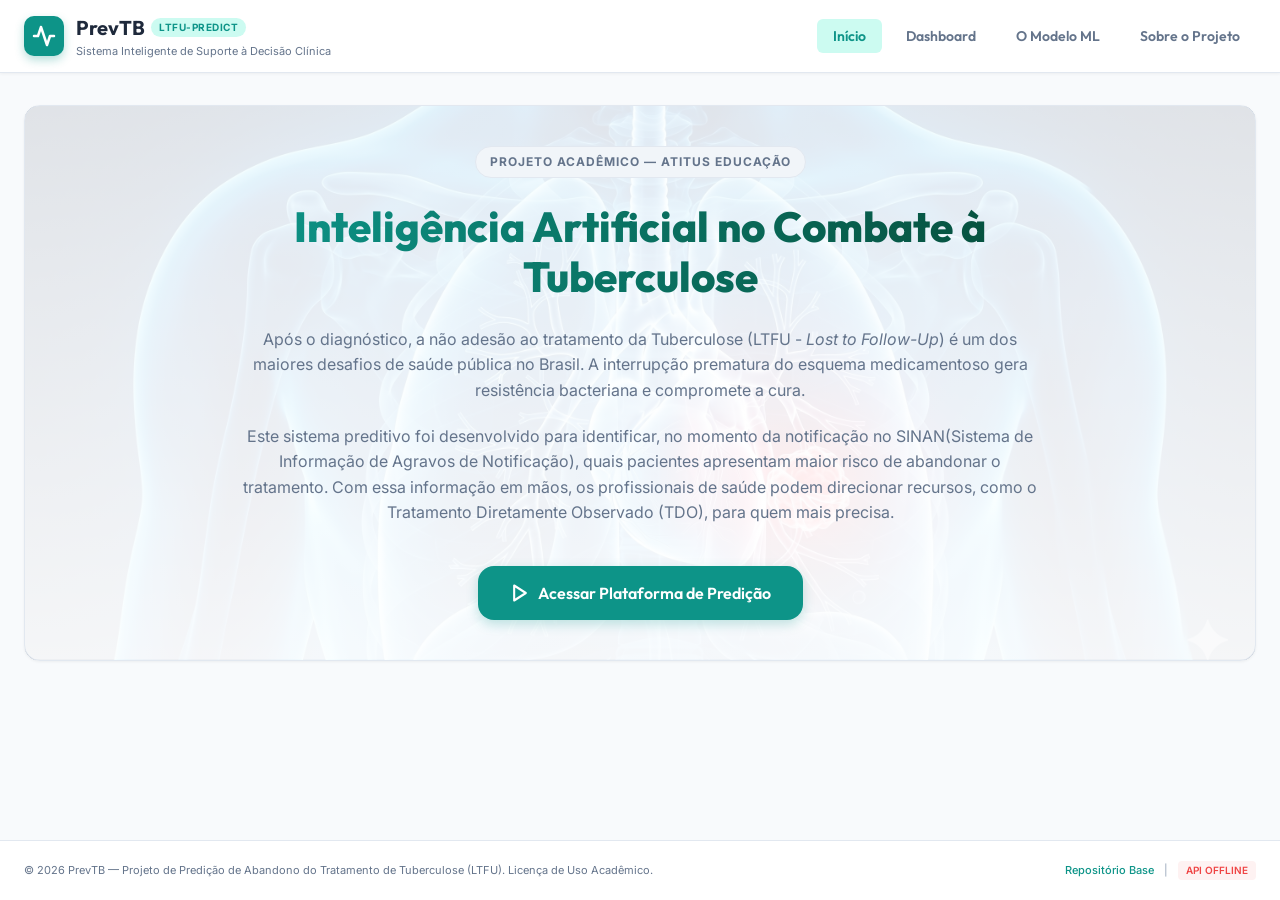
==== commit c14a310a: "fix(ui): alterar extensao da imagem de fundo para png e restaurar cover" ====
--- a/docs/index.html
+++ b/docs/index.html
@@ -1,5 +1,6 @@
 <!DOCTYPE html>
 <html lang="pt-BR">
+
 <head>
     <meta charset="UTF-8">
     <meta name="viewport" content="width=device-width, initial-scale=1.0">
@@ -7,12 +8,16 @@
     <!-- Google Fonts: Outfit & Inter -->
     <link rel="preconnect" href="https://fonts.googleapis.com">
     <link rel="preconnect" href="https://fonts.gstatic.com" crossorigin>
-    <link href="https://fonts.googleapis.com/css2?family=Inter:wght@300;400;500;600;700&family=Outfit:wght@400;500;600;700;800&display=swap" rel="stylesheet">
+    <link
+        href="https://fonts.googleapis.com/css2?family=Inter:wght@300;400;500;600;700&family=Outfit:wght@400;500;600;700;800&display=swap"
+        rel="stylesheet">
     <!-- Style Sheets -->
     <link rel="stylesheet" href="css/style.css">
     <!-- Favicon / SVG Logo -->
-    <link rel="icon" type="image/svg+xml" href="data:image/svg+xml,%3Csvg xmlns='http://www.w3.org/2000/svg' viewBox='0 0 24 24' fill='none' stroke='%230d9488' stroke-width='2' stroke-linecap='round' stroke-linejoin='round'%3E%3Cpath d='M22 12h-4l-3 9L9 3l-3 9H2'%3E%3C/path%3E%3C/svg%3E">
+    <link rel="icon" type="image/svg+xml"
+        href="data:image/svg+xml,%3Csvg xmlns='http://www.w3.org/2000/svg' viewBox='0 0 24 24' fill='none' stroke='%230d9488' stroke-width='2' stroke-linecap='round' stroke-linejoin='round'%3E%3Cpath d='M22 12h-4l-3 9L9 3l-3 9H2'%3E%3C/path%3E%3C/svg%3E">
 </head>
+
 <body>
     <!-- Top Progress Bar (for load/prediction transitions) -->
     <div id="topProgressBar" class="top-progress-bar"></div>
@@ -21,7 +26,10 @@
         <div class="container header-container">
             <div class="logo-area">
                 <div class="logo-icon">
-                    <svg xmlns="http://www.w3.org/2000/svg" width="24" height="24" viewBox="0 0 24 24" fill="none" stroke="currentColor" stroke-width="2.5" stroke-linecap="round" stroke-linejoin="round"><path d="M22 12h-4l-3 9L9 3l-3 9H2"></path></svg>
+                    <svg xmlns="http://www.w3.org/2000/svg" width="24" height="24" viewBox="0 0 24 24" fill="none"
+                        stroke="currentColor" stroke-width="2.5" stroke-linecap="round" stroke-linejoin="round">
+                        <path d="M22 12h-4l-3 9L9 3l-3 9H2"></path>
+                    </svg>
                 </div>
                 <div>
                     <h1 class="app-title">PrevTB <span class="badge">LTFU-Predict</span></h1>
@@ -45,14 +53,23 @@
                     <div class="hero-badge">Projeto Acadêmico — Atitus Educação</div>
                     <h2 class="hero-title">Inteligência Artificial no Combate à Tuberculose</h2>
                     <p class="hero-description">
-                        A não-adesão ao tratamento da Tuberculose (LTFU - <i>Lost to Follow-Up</i>) é um dos maiores desafios de saúde pública no Brasil. A interrupção prematura do esquema medicamentoso gera resistência bacteriana e compromete a cura.
+                        Após o diagnóstico, a não adesão ao tratamento da Tuberculose (LTFU - <i>Lost to Follow-Up</i>)
+                        é um dos maiores desafios de saúde pública no Brasil. A interrupção prematura do esquema
+                        medicamentoso gera resistência bacteriana e compromete a cura.
                     </p>
                     <p class="hero-description">
-                        Este sistema preditivo foi desenvolvido para identificar, no momento da notificação no SINAN, quais pacientes apresentam maior risco de abandonar o tratamento. Com essa informação em mãos, os profissionais de saúde podem direcionar recursos, como o Tratamento Diretamente Observado (TDO), para quem mais precisa.
+                        Este sistema preditivo foi desenvolvido para identificar, no momento da notificação no
+                        SINAN(Sistema de Informação de Agravos de Notificação), quais pacientes apresentam maior risco
+                        de abandonar o tratamento. Com essa informação em mãos, os profissionais de saúde podem
+                        direcionar recursos, como o Tratamento Diretamente Observado (TDO), para quem mais precisa.
                     </p>
                     <div class="hero-actions">
                         <button id="btnCTA" class="btn btn-primary btn-large">
-                            <svg xmlns="http://www.w3.org/2000/svg" width="20" height="20" viewBox="0 0 24 24" fill="none" stroke="currentColor" stroke-width="2.5" stroke-linecap="round" stroke-linejoin="round"><polygon points="5 3 19 12 5 21 5 3"></polygon></svg>
+                            <svg xmlns="http://www.w3.org/2000/svg" width="20" height="20" viewBox="0 0 24 24"
+                                fill="none" stroke="currentColor" stroke-width="2.5" stroke-linecap="round"
+                                stroke-linejoin="round">
+                                <polygon points="5 3 19 12 5 21 5 3"></polygon>
+                            </svg>
                             Acessar Plataforma de Predição
                         </button>
                     </div>
@@ -62,29 +79,48 @@
 
         <!-- SEÇÃO: DASHBOARD/PREDICTOR -->
         <section id="sectionDashboard" class="tab-content hidden">
-            
+
             <!-- CASOS PRONTOS PARA TESTE RÁPIDO -->
             <div class="quick-cases-container">
                 <div class="quick-cases-header">
-                    <svg xmlns="http://www.w3.org/2000/svg" width="20" height="20" viewBox="0 0 24 24" fill="none" stroke="currentColor" stroke-width="2" stroke-linecap="round" stroke-linejoin="round"><path d="M14 2H6a2 2 0 0 0-2 2v16a2 2 0 0 0 2 2h12a2 2 0 0 0 2-2V8z"></path><polyline points="14 2 14 8 20 8"></polyline><line x1="16" y1="13" x2="8" y2="13"></line><line x1="16" y1="17" x2="8" y2="17"></line><polyline points="10 9 9 9 8 9"></polyline></svg>
+                    <svg xmlns="http://www.w3.org/2000/svg" width="20" height="20" viewBox="0 0 24 24" fill="none"
+                        stroke="currentColor" stroke-width="2" stroke-linecap="round" stroke-linejoin="round">
+                        <path d="M14 2H6a2 2 0 0 0-2 2v16a2 2 0 0 0 2 2h12a2 2 0 0 0 2-2V8z"></path>
+                        <polyline points="14 2 14 8 20 8"></polyline>
+                        <line x1="16" y1="13" x2="8" y2="13"></line>
+                        <line x1="16" y1="17" x2="8" y2="17"></line>
+                        <polyline points="10 9 9 9 8 9"></polyline>
+                    </svg>
                     <h3>Autopreenchimento: Casos de Estudo Prontos</h3>
                 </div>
-                <p class="quick-cases-desc">Clique em um dos perfis abaixo para carregar os dados automaticamente na ficha e simular predições com o modelo (xAI).</p>
-                
+                <p class="quick-cases-desc">Clique em um dos perfis abaixo para carregar os dados automaticamente na
+                    ficha e simular predições com o modelo (xAI).</p>
+
                 <div class="quick-cases-grid">
                     <div class="quick-case-card case-safe" onclick="loadPreset('safe')">
                         <div class="case-icon">
-                            <svg xmlns="http://www.w3.org/2000/svg" width="24" height="24" viewBox="0 0 24 24" fill="none" stroke="currentColor" stroke-width="2" stroke-linecap="round" stroke-linejoin="round"><path d="M22 11.08V12a10 10 0 1 1-5.93-9.14"></path><polyline points="22 4 12 14.01 9 11.01"></polyline></svg>
+                            <svg xmlns="http://www.w3.org/2000/svg" width="24" height="24" viewBox="0 0 24 24"
+                                fill="none" stroke="currentColor" stroke-width="2" stroke-linecap="round"
+                                stroke-linejoin="round">
+                                <path d="M22 11.08V12a10 10 0 1 1-5.93-9.14"></path>
+                                <polyline points="22 4 12 14.01 9 11.01"></polyline>
+                            </svg>
                         </div>
                         <div class="case-info">
                             <h4>Perfil A: Baixo Risco</h4>
                             <p>Idoso, caso novo, diabético, com TDO realizado.</p>
                         </div>
                     </div>
-                    
+
                     <div class="quick-case-card case-warning" onclick="loadPreset('warning')">
                         <div class="case-icon">
-                            <svg xmlns="http://www.w3.org/2000/svg" width="24" height="24" viewBox="0 0 24 24" fill="none" stroke="currentColor" stroke-width="2" stroke-linecap="round" stroke-linejoin="round"><circle cx="12" cy="12" r="10"></circle><line x1="12" y1="8" x2="12" y2="12"></line><line x1="12" y1="16" x2="12.01" y2="16"></line></svg>
+                            <svg xmlns="http://www.w3.org/2000/svg" width="24" height="24" viewBox="0 0 24 24"
+                                fill="none" stroke="currentColor" stroke-width="2" stroke-linecap="round"
+                                stroke-linejoin="round">
+                                <circle cx="12" cy="12" r="10"></circle>
+                                <line x1="12" y1="8" x2="12" y2="12"></line>
+                                <line x1="12" y1="16" x2="12.01" y2="16"></line>
+                            </svg>
                         </div>
                         <div class="case-info">
                             <h4>Perfil B: Risco Moderado</h4>
@@ -94,7 +130,15 @@
 
                     <div class="quick-case-card case-danger" onclick="loadPreset('danger')">
                         <div class="case-icon">
-                            <svg xmlns="http://www.w3.org/2000/svg" width="24" height="24" viewBox="0 0 24 24" fill="none" stroke="currentColor" stroke-width="2" stroke-linecap="round" stroke-linejoin="round"><path d="M10.29 3.86L1.82 18a2 2 0 0 0 1.71 3h16.94a2 2 0 0 0 1.71-3L13.71 3.86a2 2 0 0 0-3.42 0z"></path><line x1="12" y1="9" x2="12" y2="13"></line><line x1="12" y1="17" x2="12.01" y2="17"></line></svg>
+                            <svg xmlns="http://www.w3.org/2000/svg" width="24" height="24" viewBox="0 0 24 24"
+                                fill="none" stroke="currentColor" stroke-width="2" stroke-linecap="round"
+                                stroke-linejoin="round">
+                                <path
+                                    d="M10.29 3.86L1.82 18a2 2 0 0 0 1.71 3h16.94a2 2 0 0 0 1.71-3L13.71 3.86a2 2 0 0 0-3.42 0z">
+                                </path>
+                                <line x1="12" y1="9" x2="12" y2="13"></line>
+                                <line x1="12" y1="17" x2="12.01" y2="17"></line>
+                            </svg>
                         </div>
                         <div class="case-info">
                             <h4>Perfil C: Risco Crítico</h4>
@@ -105,26 +149,35 @@
             </div>
 
             <div class="dashboard-grid">
-                
+
                 <!-- COLUNA 1: FORMULÁRIO DO PACIENTE -->
                 <div class="card form-card">
                     <div class="card-header">
                         <div class="card-header-title">
-                            <svg xmlns="http://www.w3.org/2000/svg" width="20" height="20" viewBox="0 0 24 24" fill="none" stroke="currentColor" stroke-width="2" stroke-linecap="round" stroke-linejoin="round"><path d="M16 21v-2a4 4 0 0 0-4-4H6a4 4 0 0 0-4 4v2"></path><circle cx="9" cy="7" r="4"></circle><path d="M22 21v-2a4 4 0 0 0-3-3.87"></path><path d="M16 3.13a4 4 0 0 1 0 7.75"></path></svg>
+                            <svg xmlns="http://www.w3.org/2000/svg" width="20" height="20" viewBox="0 0 24 24"
+                                fill="none" stroke="currentColor" stroke-width="2" stroke-linecap="round"
+                                stroke-linejoin="round">
+                                <path d="M16 21v-2a4 4 0 0 0-4-4H6a4 4 0 0 0-4 4v2"></path>
+                                <circle cx="9" cy="7" r="4"></circle>
+                                <path d="M22 21v-2a4 4 0 0 0-3-3.87"></path>
+                                <path d="M16 3.13a4 4 0 0 1 0 7.75"></path>
+                            </svg>
                             <h2>Ficha de Avaliação de Risco</h2>
                         </div>
-                        <p class="card-header-desc">Insira as informações clínicas e demográficas coletadas na primeira consulta de notificação do paciente.</p>
+                        <p class="card-header-desc">Insira as informações clínicas e demográficas coletadas na primeira
+                            consulta de notificação do paciente.</p>
                     </div>
 
                     <form id="ltfuForm" class="patient-form">
-                        
+
                         <!-- Bloco 1: Dados Demográficos -->
                         <div class="form-section">
                             <h3 class="section-title"><span class="number">01</span> Dados Demográficos</h3>
                             <div class="form-row cols-3">
                                 <div class="form-group">
                                     <label for="idade_anos">Idade (Anos) <span class="required">*</span></label>
-                                    <input type="number" id="idade_anos" name="idade_anos" required min="0" max="120" placeholder="Ex: 35">
+                                    <input type="number" id="idade_anos" name="idade_anos" required min="0" max="120"
+                                        placeholder="Ex: 35">
                                 </div>
                                 <div class="form-group">
                                     <label for="CS_SEXO">Sexo Biológico <span class="required">*</span></label>
@@ -153,7 +206,8 @@
                             <h3 class="section-title"><span class="number">02</span> Histórico Clínico e Entrada</h3>
                             <div class="form-row cols-2">
                                 <div class="form-group">
-                                    <label for="TRATAMENTO">Tipo de Entrada / Caso <span class="required">*</span></label>
+                                    <label for="TRATAMENTO">Tipo de Entrada / Caso <span
+                                            class="required">*</span></label>
                                     <select id="TRATAMENTO" name="TRATAMENTO" required>
                                         <option value="" disabled selected>Selecione o tipo de caso...</option>
                                         <option value="1">Caso Novo</option>
@@ -175,15 +229,18 @@
                             <div class="form-row cols-3">
                                 <div class="form-group">
                                     <label for="NU_CONTATO">Nº Contatos Registrados</label>
-                                    <input type="number" id="NU_CONTATO" name="NU_CONTATO" min="0" placeholder="Ex: 4" value="0">
+                                    <input type="number" id="NU_CONTATO" name="NU_CONTATO" min="0" placeholder="Ex: 4"
+                                        value="0">
                                 </div>
                                 <div class="form-group">
                                     <label for="NU_COMU_EX">Comunicantes Examinados</label>
-                                    <input type="number" id="NU_COMU_EX" name="NU_COMU_EX" min="0" placeholder="Ex: 2" value="0">
+                                    <input type="number" id="NU_COMU_EX" name="NU_COMU_EX" min="0" placeholder="Ex: 2"
+                                        value="0">
                                 </div>
                                 <div class="form-group">
                                     <label for="dias_notif_trat">Atraso Notificação (Dias)</label>
-                                    <input type="number" id="dias_notif_trat" name="dias_notif_trat" min="0" placeholder="Ex: 5" value="0">
+                                    <input type="number" id="dias_notif_trat" name="dias_notif_trat" min="0"
+                                        placeholder="Ex: 5" value="0">
                                 </div>
                             </div>
                         </div>
@@ -261,11 +318,19 @@
 
                         <!-- Bloco 4: Comorbidades & Vulnerabilidades -->
                         <div class="form-section">
-                            <h3 class="section-title"><span class="number">04</span> Comorbidades e Vulnerabilidades Sociais</h3>
-                            
+                            <h3 class="section-title"><span class="number">04</span> Comorbidades e Vulnerabilidades
+                                Sociais</h3>
+
                             <div class="alert alert-info">
-                                <svg xmlns="http://www.w3.org/2000/svg" width="16" height="16" viewBox="0 0 24 24" fill="none" stroke="currentColor" stroke-width="2" stroke-linecap="round" stroke-linejoin="round"><circle cx="12" cy="12" r="10"></circle><line x1="12" y1="16" x2="12" y2="12"></line><line x1="12" y1="8" x2="12.01" y2="8"></line></svg>
-                                <span>A presença de múltiplos agravos ou fatores de vulnerabilidade social eleva o risco estatístico de não-adesão.</span>
+                                <svg xmlns="http://www.w3.org/2000/svg" width="16" height="16" viewBox="0 0 24 24"
+                                    fill="none" stroke="currentColor" stroke-width="2" stroke-linecap="round"
+                                    stroke-linejoin="round">
+                                    <circle cx="12" cy="12" r="10"></circle>
+                                    <line x1="12" y1="16" x2="12" y2="12"></line>
+                                    <line x1="12" y1="8" x2="12.01" y2="8"></line>
+                                </svg>
+                                <span>A presença de múltiplos agravos ou fatores de vulnerabilidade social eleva o risco
+                                    estatístico de não-adesão.</span>
                             </div>
 
                             <div class="grid-checkboxes">
@@ -358,7 +423,12 @@
                         <div class="form-actions">
                             <button type="button" id="btnReset" class="btn btn-secondary">Limpar Ficha</button>
                             <button type="submit" id="btnSubmit" class="btn btn-primary">
-                                <svg xmlns="http://www.w3.org/2000/svg" width="18" height="18" viewBox="0 0 24 24" fill="none" stroke="currentColor" stroke-width="2.5" stroke-linecap="round" stroke-linejoin="round"><path d="M22 11.08V12a10 10 0 1 1-5.93-9.14"></path><polyline points="22 4 12 14.01 9 11.01"></polyline></svg>
+                                <svg xmlns="http://www.w3.org/2000/svg" width="18" height="18" viewBox="0 0 24 24"
+                                    fill="none" stroke="currentColor" stroke-width="2.5" stroke-linecap="round"
+                                    stroke-linejoin="round">
+                                    <path d="M22 11.08V12a10 10 0 1 1-5.93-9.14"></path>
+                                    <polyline points="22 4 12 14.01 9 11.01"></polyline>
+                                </svg>
                                 Calcular Probabilidade de Risco
                             </button>
                         </div>
@@ -371,10 +441,15 @@
                     <!-- Estado Inicial: Aguardando preenchimento -->
                     <div id="resultPlaceholder" class="result-placeholder">
                         <div class="pulse-icon">
-                            <svg xmlns="http://www.w3.org/2000/svg" width="48" height="48" viewBox="0 0 24 24" fill="none" stroke="#94a3b8" stroke-width="1.5" stroke-linecap="round" stroke-linejoin="round"><path d="M22 12h-4l-3 9L9 3l-3 9H2"></path></svg>
+                            <svg xmlns="http://www.w3.org/2000/svg" width="48" height="48" viewBox="0 0 24 24"
+                                fill="none" stroke="#94a3b8" stroke-width="1.5" stroke-linecap="round"
+                                stroke-linejoin="round">
+                                <path d="M22 12h-4l-3 9L9 3l-3 9H2"></path>
+                            </svg>
                         </div>
                         <h3>Aguardando Avaliação</h3>
-                        <p>Preencha os campos obrigatórios da Ficha do Paciente e clique no botão <strong>"Calcular Probabilidade de Risco"</strong> para iniciar a inferência do modelo.</p>
+                        <p>Preencha os campos obrigatórios da Ficha do Paciente e clique no botão <strong>"Calcular
+                                Probabilidade de Risco"</strong> para iniciar a inferência do modelo.</p>
                     </div>
 
                     <!-- Estado de Loading / Carregando -->
@@ -384,7 +459,8 @@
                             <div class="double-bounce2"></div>
                         </div>
                         <h3 id="loadingStatusText">Conectando ao modelo...</h3>
-                        <p class="loading-warning" id="coldStartWarning">Nota: Se a API estiver em repouso (Render free tier), a inicialização pode levar até 30 segundos.</p>
+                        <p class="loading-warning" id="coldStartWarning">Nota: Se a API estiver em repouso (Render free
+                            tier), a inicialização pode levar até 30 segundos.</p>
                         <div class="loading-progress-container">
                             <div class="loading-progress-bar" id="loadingProgress"></div>
                         </div>
@@ -412,7 +488,15 @@
                         <!-- Fatores de Risco Encontrados -->
                         <div class="result-section">
                             <h4 class="result-section-title">
-                                <svg xmlns="http://www.w3.org/2000/svg" width="16" height="16" viewBox="0 0 24 24" fill="none" stroke="currentColor" stroke-width="2" stroke-linecap="round" stroke-linejoin="round"><polygon points="7.86 2 16.14 2 22 7.86 22 16.14 16.14 22 7.86 22 2 16.14 2 7.86 7.86 2"></polygon><line x1="12" y1="8" x2="12" y2="12"></line><line x1="12" y1="16" x2="12.01" y2="16"></line></svg>
+                                <svg xmlns="http://www.w3.org/2000/svg" width="16" height="16" viewBox="0 0 24 24"
+                                    fill="none" stroke="currentColor" stroke-width="2" stroke-linecap="round"
+                                    stroke-linejoin="round">
+                                    <polygon
+                                        points="7.86 2 16.14 2 22 7.86 22 16.14 16.14 22 7.86 22 2 16.14 2 7.86 7.86 2">
+                                    </polygon>
+                                    <line x1="12" y1="8" x2="12" y2="12"></line>
+                                    <line x1="12" y1="16" x2="12.01" y2="16"></line>
+                                </svg>
                                 Fatores Contribuintes Identificados
                             </h4>
                             <ul class="factors-list" id="factorsList">
@@ -423,7 +507,12 @@
                         <!-- Conduta Clínica Recomendada -->
                         <div class="result-section">
                             <h4 class="result-section-title">
-                                <svg xmlns="http://www.w3.org/2000/svg" width="16" height="16" viewBox="0 0 24 24" fill="none" stroke="currentColor" stroke-width="2" stroke-linecap="round" stroke-linejoin="round"><path d="M22 11.08V12a10 10 0 1 1-5.93-9.14"></path><polyline points="22 4 12 14.01 9 11.01"></polyline></svg>
+                                <svg xmlns="http://www.w3.org/2000/svg" width="16" height="16" viewBox="0 0 24 24"
+                                    fill="none" stroke="currentColor" stroke-width="2" stroke-linecap="round"
+                                    stroke-linejoin="round">
+                                    <path d="M22 11.08V12a10 10 0 1 1-5.93-9.14"></path>
+                                    <polyline points="22 4 12 14.01 9 11.01"></polyline>
+                                </svg>
                                 Diretriz de Acompanhamento Sugerida
                             </h4>
                             <div class="recommendation-box" id="recommendationBox">
@@ -433,8 +522,18 @@
 
                         <!-- Aviso Legal -->
                         <div class="clinical-warning">
-                            <svg xmlns="http://www.w3.org/2000/svg" width="16" height="16" viewBox="0 0 24 24" fill="none" stroke="currentColor" stroke-width="2" stroke-linecap="round" stroke-linejoin="round"><path d="M10.29 3.86L1.82 18a2 2 0 0 0 1.71 3h16.94a2 2 0 0 0 1.71-3L13.71 3.86a2 2 0 0 0-3.42 0z"></path><line x1="12" y1="9" x2="12" y2="13"></line><line x1="12" y1="17" x2="12.01" y2="17"></line></svg>
-                            <span id="clinicalWarningText">Esta ferramenta estatística fornece um suporte baseado em dados demográficos coletivos e não substitui de nenhuma maneira o julgamento clínico profissional.</span>
+                            <svg xmlns="http://www.w3.org/2000/svg" width="16" height="16" viewBox="0 0 24 24"
+                                fill="none" stroke="currentColor" stroke-width="2" stroke-linecap="round"
+                                stroke-linejoin="round">
+                                <path
+                                    d="M10.29 3.86L1.82 18a2 2 0 0 0 1.71 3h16.94a2 2 0 0 0 1.71-3L13.71 3.86a2 2 0 0 0-3.42 0z">
+                                </path>
+                                <line x1="12" y1="9" x2="12" y2="13"></line>
+                                <line x1="12" y1="17" x2="12.01" y2="17"></line>
+                            </svg>
+                            <span id="clinicalWarningText">Esta ferramenta estatística fornece um suporte baseado em
+                                dados demográficos coletivos e não substitui de nenhuma maneira o julgamento clínico
+                                profissional.</span>
                         </div>
                     </div>
                 </div>
@@ -455,41 +554,72 @@
                             <h3>Acurácia do Modelo</h3>
                             <div class="metrics-row">
                                 <div class="metric-block">
-                                    <span class="metric-val">0.826</span>
-                                    <span class="metric-lbl">ROC-AUC (Área sob Curva ROC)</span>
+                                    <span class="metric-val" style="color: var(--color-brand)">85.9%</span>
+                                    <span class="metric-lbl" style="font-weight: 600; color: #1e293b;">Capacidade Global
+                                        de Acerto</span>
+                                    <span class="metric-lbl" style="font-size: 11px; margin-top: 4px;">(Métrica técnica:
+                                        ROC-AUC = 0.859)</span>
                                 </div>
                                 <div class="metric-block">
-                                    <span class="metric-val">72.6%</span>
-                                    <span class="metric-lbl">F1-Score</span>
+                                    <span class="metric-val" style="color: var(--color-brand)">86.5%</span>
+                                    <span class="metric-lbl" style="font-weight: 600; color: #1e293b;">Equilíbrio e
+                                        Precisão</span>
+                                    <span class="metric-lbl" style="font-size: 11px; margin-top: 4px;">(Métrica técnica:
+                                        F1-Score = 0.865)</span>
                                 </div>
                                 <div class="metric-block">
-                                    <span class="metric-val">87.0%</span>
-                                    <span class="metric-lbl">Sensibilidade (Recall) para Abandono</span>
-                                </div>
-                            </div>
-                            <p class="metric-desc">O modelo prioriza o <strong>Recall (Sensibilidade)</strong>. Isso reduz drasticamente a chance de "Falso Negativo" (paciente classificado como baixo risco que abandona o tratamento), oferecendo maior segurança clínica.</p>
+                                    <span class="metric-val" style="color: var(--color-brand)">88.0%</span>
+                                    <span class="metric-lbl" style="font-weight: 600; color: #1e293b;">Captura de
+                                        Pacientes em Risco</span>
+                                    <span class="metric-lbl" style="font-size: 11px; margin-top: 4px;">(Métrica técnica:
+                                        Sensibilidade / Recall)</span>
+                                </div>
+                            </div>
+                            <p class="metric-desc">O modelo é altamente treinado para focar na <strong>Captura de
+                                    Pacientes em Risco (Sensibilidade)</strong>. Isso significa que, a cada 100
+                                pacientes que de fato abandonariam o tratamento, o nosso sistema consegue alertar a
+                                equipe médica sobre 88 deles antecipadamente. Isso reduz drasticamente a chance de erro
+                                médico por "falso otimismo".</p>
                         </div>
                         <div class="data-origin-card">
                             <h3>Origem dos Dados & Treinamento</h3>
                             <ul>
                                 <li><strong>Dataset Utilizado:</strong> 562.632 notificações reais do SINAN-TB.</li>
-                                <li><strong>Target de Classificação:</strong> Abandono do Tratamento (Situação de encerramento = '2').</li>
-                                <li><strong>Tratamento de Desbalanceamento:</strong> Otimização via ajuste de pesos de classe (scale_pos_weight = 4.1).</li>
-                                <li><strong>Algoritmo Final:</strong> LightGBM (Light Gradient Boosting Machine) com pré-processamento robusto de dados ausentes.</li>
+                                <li><strong>Target de Classificação:</strong> Abandono do Tratamento (Situação de
+                                    encerramento = '2').</li>
+                                <li><strong>Tratamento de Desbalanceamento:</strong> Otimização via ajuste de pesos de
+                                    classe (scale_pos_weight = 4.1).</li>
+                                <li><strong>Algoritmo Final:</strong> LightGBM (Light Gradient Boosting Machine) com
+                                    pré-processamento robusto de dados ausentes.</li>
                             </ul>
                         </div>
                     </div>
 
-                    <div class="variables-section" style="margin-top: 40px; border-top: 1px solid var(--color-border); padding-top: 40px;">
-                        <h3 style="font-size: 24px; color: var(--text-main); margin-bottom: 12px; display: flex; align-items: center; gap: 8px;">
-                            <svg xmlns="http://www.w3.org/2000/svg" width="24" height="24" viewBox="0 0 24 24" fill="none" stroke="currentColor" stroke-width="2" stroke-linecap="round" stroke-linejoin="round" style="color: var(--color-brand)"><polygon points="12 2 2 7 12 12 22 7 12 2"></polygon><polyline points="2 17 12 22 22 17"></polyline><polyline points="2 12 12 17 22 12"></polyline></svg>
+                    <div class="variables-section"
+                        style="margin-top: 40px; border-top: 1px solid var(--color-border); padding-top: 40px;">
+                        <h3
+                            style="font-size: 24px; color: var(--text-main); margin-bottom: 12px; display: flex; align-items: center; gap: 8px;">
+                            <svg xmlns="http://www.w3.org/2000/svg" width="24" height="24" viewBox="0 0 24 24"
+                                fill="none" stroke="currentColor" stroke-width="2" stroke-linecap="round"
+                                stroke-linejoin="round" style="color: var(--color-brand)">
+                                <polygon points="12 2 2 7 12 12 22 7 12 2"></polygon>
+                                <polyline points="2 17 12 22 22 17"></polyline>
+                                <polyline points="2 12 12 17 22 12"></polyline>
+                            </svg>
                             Por Dentro da Caixa Preta (xAI)
                         </h3>
-                        <p style="font-size: 16px; color: var(--text-muted); margin-bottom: 24px; line-height: 1.6;">Para garantir a confiabilidade clínica, aplicamos a técnica <strong>Permutation Importance</strong>, que revela quais fatores clínicos e sociais o algoritmo considera mais determinantes ao classificar o risco de abandono de um paciente.</p>
-                        
-                        <div class="xai-image-container" style="background-color: #f8fafc; padding: 24px; border-radius: 12px; border: 1px solid var(--color-border); text-align: center;">
-                            <img src="graficos/xai_importance.png" alt="Gráfico de Explicabilidade (Permutation Importance)" style="max-width: 100%; height: auto; border-radius: 8px; box-shadow: var(--shadow-sm);">
-                            <p style="font-size: 13px; color: var(--text-muted); margin-top: 16px; font-style: italic;">Quanto maior a barra, maior o peso matemático da variável na decisão de predição.</p>
+                        <p style="font-size: 16px; color: var(--text-muted); margin-bottom: 24px; line-height: 1.6;">
+                            Para garantir a confiabilidade clínica, aplicamos a técnica <strong>Permutation
+                                Importance</strong>, que revela quais fatores clínicos e sociais o algoritmo considera
+                            mais determinantes ao classificar o risco de abandono de um paciente.</p>
+
+                        <div class="xai-image-container"
+                            style="background-color: #f8fafc; padding: 24px; border-radius: 12px; border: 1px solid var(--color-border); text-align: center;">
+                            <img src="graficos/xai_importance.png"
+                                alt="Gráfico de Explicabilidade (Permutation Importance)"
+                                style="max-width: 100%; height: auto; border-radius: 8px; box-shadow: var(--shadow-sm);">
+                            <p style="font-size: 13px; color: var(--text-muted); margin-top: 16px; font-style: italic;">
+                                Quanto maior a barra, maior o peso matemático da variável na decisão de predição.</p>
                         </div>
                     </div>
                 </div>
@@ -501,14 +631,22 @@
             <div class="card info-card">
                 <div class="card-header border-bottom">
                     <h2>Sobre o Projeto de Predição de Abandono (LTFU)</h2>
-                    <p class="card-header-desc">Contexto científico, objetivos de saúde pública e equipe de desenvolvimento</p>
+                    <p class="card-header-desc">Contexto científico, objetivos de saúde pública e equipe de
+                        desenvolvimento</p>
                 </div>
                 <div class="info-content about-content">
                     <div class="about-grid">
                         <div class="text-block">
                             <h3>Contexto de Saúde Pública</h3>
-                            <p>A não-adesão ao tratamento da Tuberculose (abandono ou LTFU) é um dos maiores gargalos para o controle epidemiológico no Brasil. Interromper o esquema medicamentoso antes dos seis meses recomendados gera falhas de cura, aumento da transmissibilidade e induz a multirresistência bacteriana aos fármacos de primeira linha (MDR-TB).</p>
-                            <p>Esta plataforma web visa integrar-se como uma ferramenta de triagem ágil na atenção básica de saúde, identificando perfis vulneráveis no ato exato de registro de entrada do paciente, permitindo que a coordenação de vigilância direcione recursos assistenciais escassos (como o Tratamento Diretamente Observado - TDO e cestas básicas) com eficiência maximizada.</p>
+                            <p>A não-adesão ao tratamento da Tuberculose (abandono ou LTFU) é um dos maiores gargalos
+                                para o controle epidemiológico no Brasil. Interromper o esquema medicamentoso antes dos
+                                seis meses recomendados gera falhas de cura, aumento da transmissibilidade e induz a
+                                multirresistência bacteriana aos fármacos de primeira linha (MDR-TB).</p>
+                            <p>Esta plataforma web visa integrar-se como uma ferramenta de triagem ágil na atenção
+                                básica de saúde, identificando perfis vulneráveis no ato exato de registro de entrada do
+                                paciente, permitindo que a coordenação de vigilância direcione recursos assistenciais
+                                escassos (como o Tratamento Diretamente Observado - TDO e cestas básicas) com eficiência
+                                maximizada.</p>
                         </div>
                         <div class="team-block">
                             <h3>Equipe de Desenvolvimento</h3>
@@ -518,19 +656,19 @@
                                     <span>Modelagem de ML, Infraestrutura e API Backend</span>
                                 </li>
                                 <li>
-                                    <strong>Vinicius</strong>
+                                    <strong>vinicius GEHRING capeLlari</strong>
                                     <span>Líder do Projeto, Documentação Científica e Métricas</span>
                                 </li>
                                 <li>
-                                    <strong>Colega 3</strong>
+                                    <strong>victor Quadri</strong>
                                     <span>Validação e Engenharia de Features Clínicas</span>
                                 </li>
                                 <li>
-                                    <strong>Colega 4</strong>
+                                    <strong>João vitor burati</strong>
                                     <span>Estatística Multivariada & Validação SINAN</span>
                                 </li>
                                 <li>
-                                    <strong>Colega 5</strong>
+                                    <strong>Laura Cemin Iora</strong>
                                     <span>Arquitetura de Produção e Frontend Web</span>
                                 </li>
                             </ul>
@@ -543,9 +681,11 @@
 
     <footer class="app-footer">
         <div class="container footer-container">
-            <p>&copy; 2026 PrevTB — Projeto de Predição de Abandono do Tratamento de Tuberculose (LTFU). Licença de Uso Acadêmico.</p>
+            <p>&copy; 2026 PrevTB — Projeto de Predição de Abandono do Tratamento de Tuberculose (LTFU). Licença de Uso
+                Acadêmico.</p>
             <div class="footer-links">
-                <a href="https://github.com/klein-natan/tuberculosis-ltfu-prediction" target="_blank" rel="noopener">Repositório Base</a>
+                <a href="https://github.com/klein-natan/tuberculosis-ltfu-prediction" target="_blank"
+                    rel="noopener">Repositório Base</a>
                 <span class="separator">|</span>
                 <span id="apiStatusIndicator" class="api-status-indicator">Verificando API...</span>
             </div>
@@ -555,4 +695,5 @@
     <!-- App JavaScript Logic -->
     <script src="js/app.js"></script>
 </body>
-</html>
+
+</html>
--- a/docs/css/style.css
+++ b/docs/css/style.css
@@ -1143,7 +1143,6 @@
     display: none !important;
 }
 
-/* ── 7. LANDING PAGE (HERO SECTION) ───────────────────────────── */
 .hero-container {
     display: flex;
     justify-content: center;
@@ -1155,8 +1154,9 @@
     border-radius: var(--radius-lg);
     box-shadow: var(--shadow-sm);
     text-align: center;
-    background-image: radial-gradient(circle at top right, var(--color-brand-light), transparent 50%),
-                      radial-gradient(circle at bottom left, #f0fdfa, transparent 50%);
+    background-image: linear-gradient(rgba(255, 255, 255, 0.88), rgba(255, 255, 255, 0.96)), url('../images/bg_tuberculose.png');
+    background-size: cover;
+    background-position: center;
 }
 
 .hero-content {
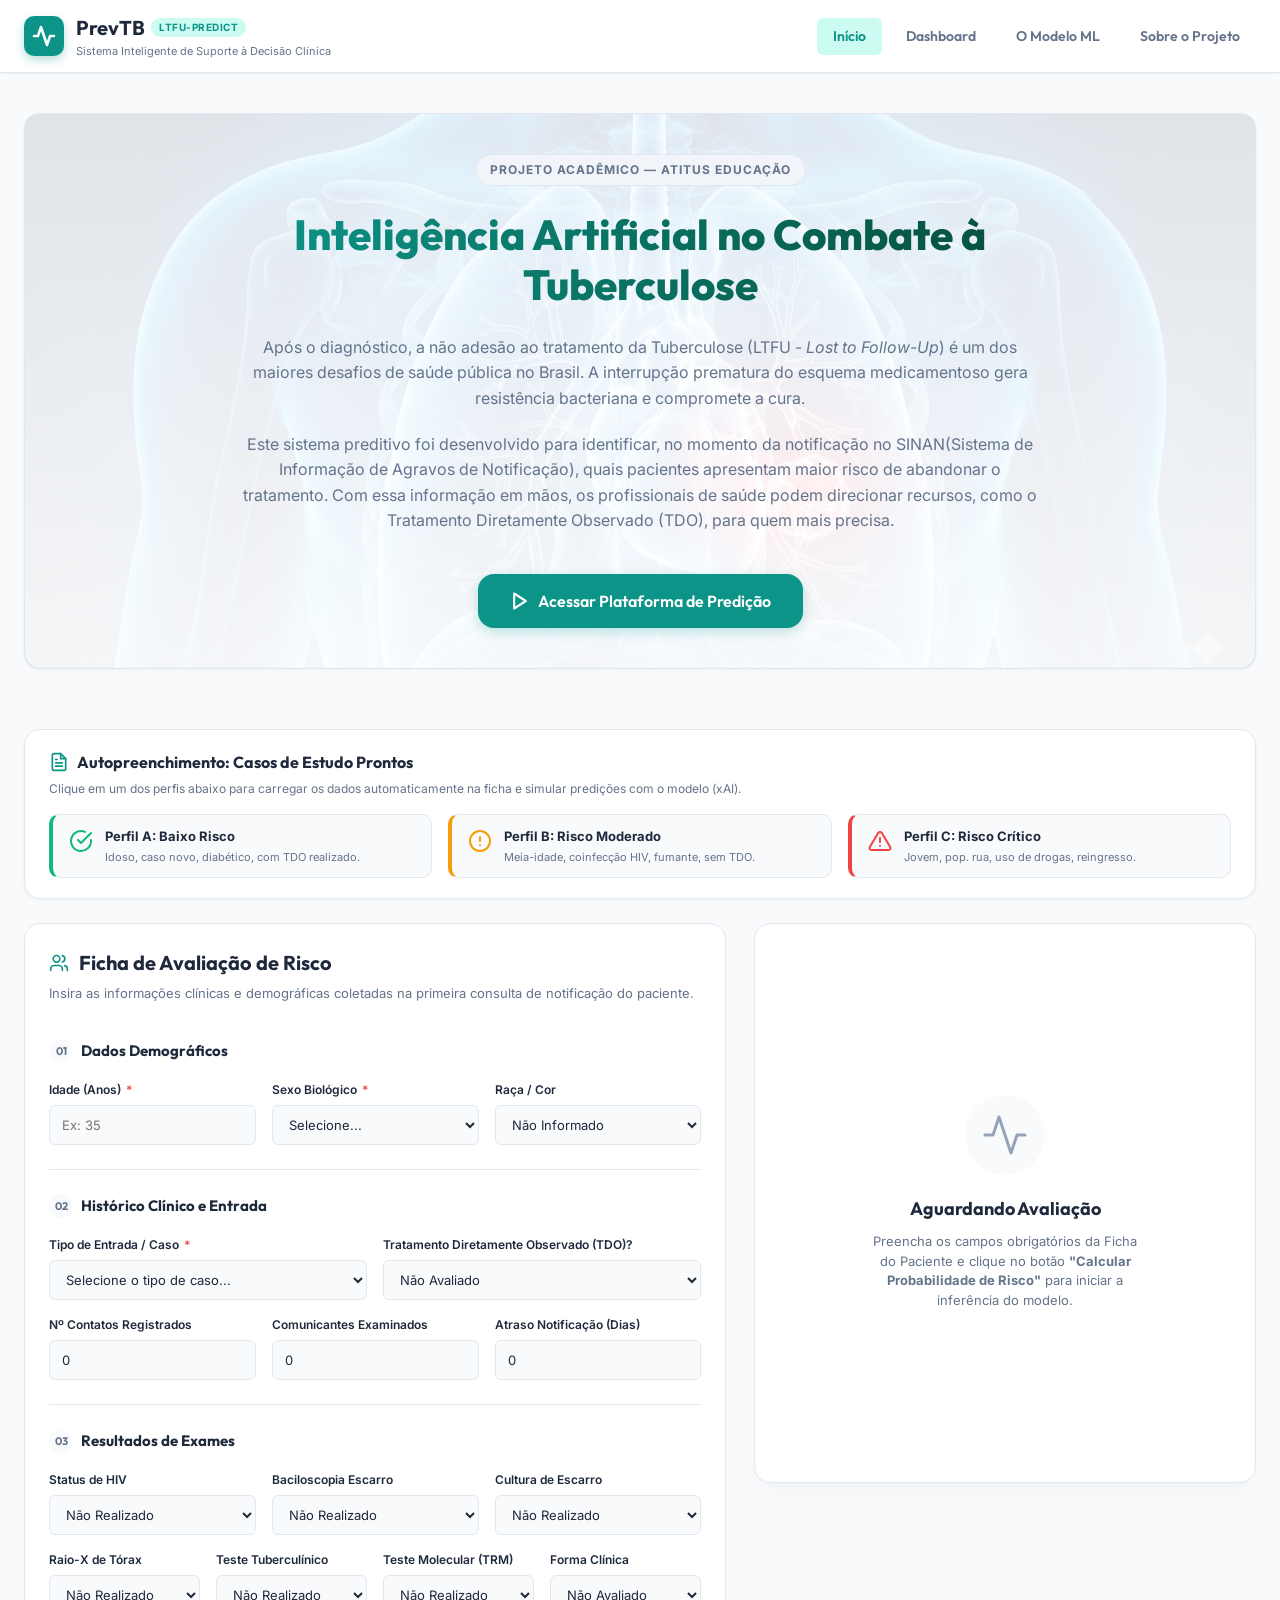
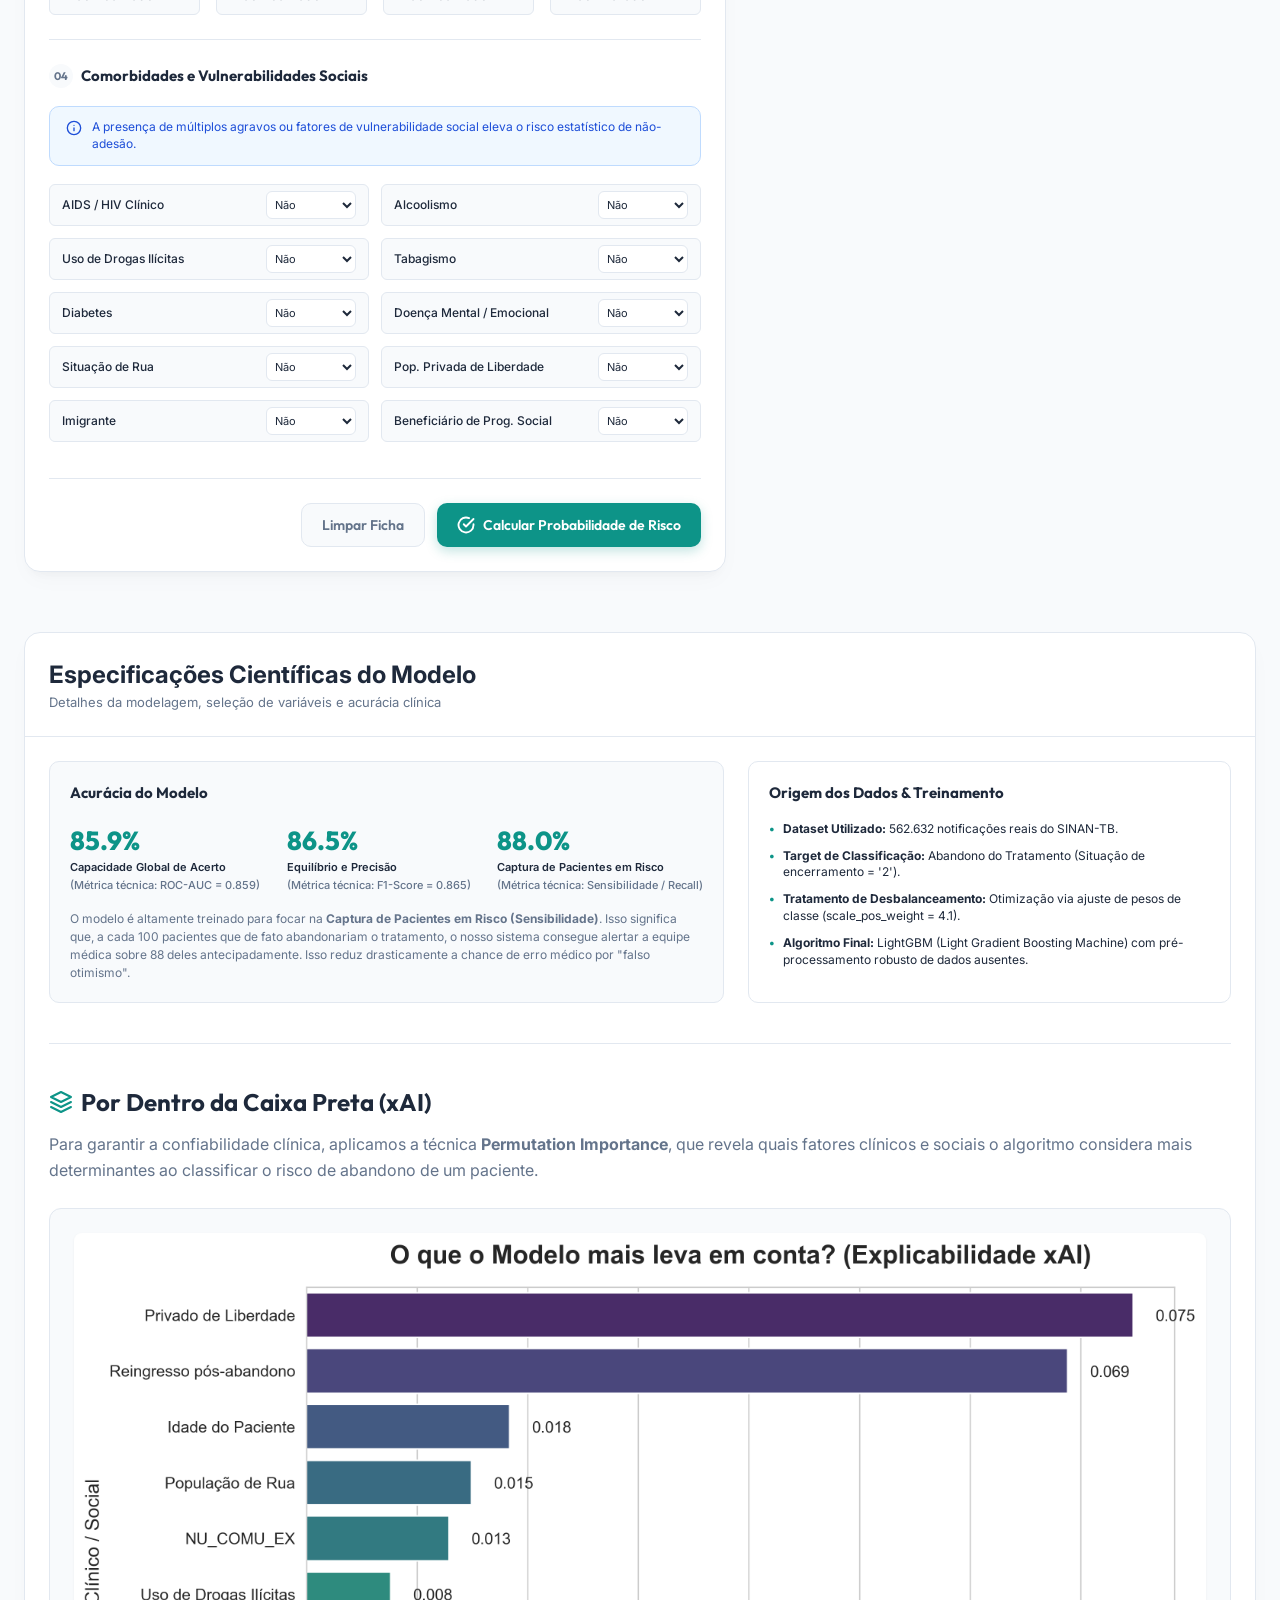
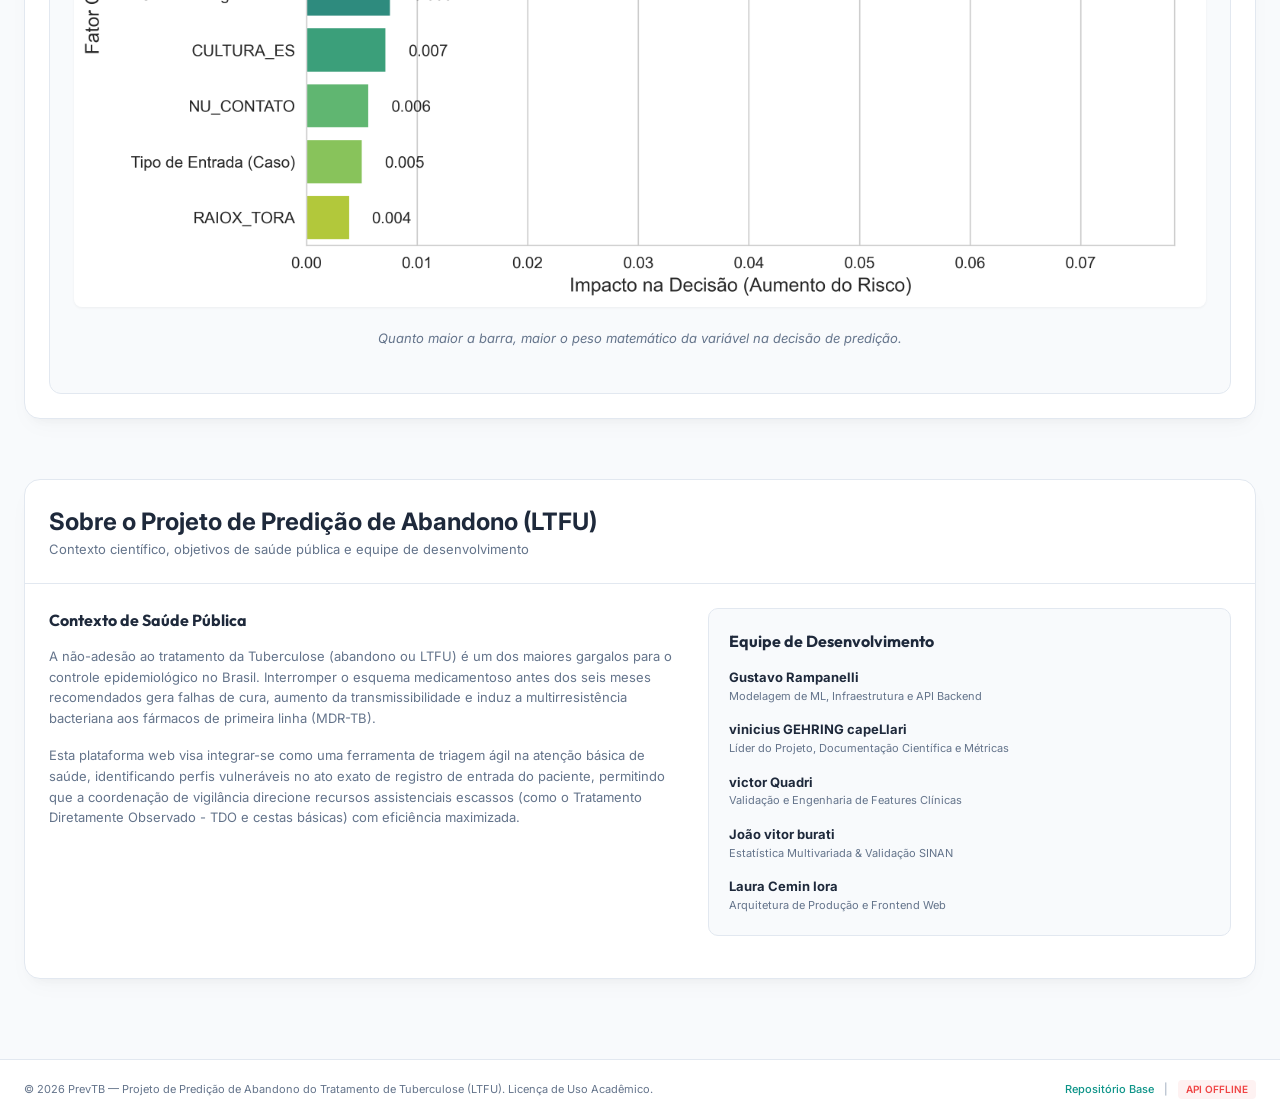
==== commit b34c47e9: "feat(ui): converter navegacao de tabs para single-page scroll continuo com IntersectionObserver" ====
--- a/docs/index.html
+++ b/docs/index.html
@@ -37,17 +37,17 @@
                 </div>
             </div>
             <nav class="header-nav">
-                <button id="btnInicio" class="nav-link active">Início</button>
-                <button id="btnDashboard" class="nav-link">Dashboard</button>
-                <button id="btnModelo" class="nav-link">O Modelo ML</button>
-                <button id="btnSobre" class="nav-link">Sobre o Projeto</button>
+                <a href="#sectionInicio" class="nav-link active" data-section="sectionInicio">Início</a>
+                <a href="#sectionDashboard" class="nav-link" data-section="sectionDashboard">Dashboard</a>
+                <a href="#sectionModelo" class="nav-link" data-section="sectionModelo">O Modelo ML</a>
+                <a href="#sectionSobre" class="nav-link" data-section="sectionSobre">Sobre o Projeto</a>
             </nav>
         </div>
     </header>
 
     <main class="container app-content">
         <!-- SEÇÃO: INÍCIO (LANDING PAGE) -->
-        <section id="sectionInicio" class="tab-content active">
+        <section id="sectionInicio" class="scroll-section">
             <div class="hero-container">
                 <div class="hero-content">
                     <div class="hero-badge">Projeto Acadêmico — Atitus Educação</div>
@@ -78,7 +78,7 @@
         </section>
 
         <!-- SEÇÃO: DASHBOARD/PREDICTOR -->
-        <section id="sectionDashboard" class="tab-content hidden">
+        <section id="sectionDashboard" class="scroll-section">
 
             <!-- CASOS PRONTOS PARA TESTE RÁPIDO -->
             <div class="quick-cases-container">
@@ -542,7 +542,7 @@
         </section>
 
         <!-- SEÇÃO: INFO DO MODELO -->
-        <section id="sectionModelo" class="tab-content hidden">
+        <section id="sectionModelo" class="scroll-section">
             <div class="card info-card">
                 <div class="card-header border-bottom">
                     <h2>Especificações Científicas do Modelo</h2>
@@ -627,7 +627,7 @@
         </section>
 
         <!-- SEÇÃO: SOBRE O PROJETO -->
-        <section id="sectionSobre" class="tab-content hidden">
+        <section id="sectionSobre" class="scroll-section">
             <div class="card info-card">
                 <div class="card-header border-bottom">
                     <h2>Sobre o Projeto de Predição de Abandono (LTFU)</h2>
--- a/docs/css/style.css
+++ b/docs/css/style.css
@@ -149,6 +149,8 @@
     border-radius: var(--radius-sm);
     cursor: pointer;
     transition: var(--transition-smooth);
+    text-decoration: none;
+    display: inline-block;
 }
 
 .nav-link:hover {
@@ -184,22 +186,21 @@
 /* ── 2. LAYOUTS & MAIN GRID ───────────────────────────────────── */
 .app-content {
     flex: 1;
-    padding-top: 32px;
-    padding-bottom: 48px;
-}
-
-.tab-content {
-    display: none;
-    animation: fadeIn 0.3s ease-out;
-}
-
-.tab-content.active {
-    display: block;
+    padding-top: 40px;
+    padding-bottom: 80px;
+    display: flex;
+    flex-direction: column;
+    gap: 60px; /* espaço entre seções no scroll */
+}
+
+.scroll-section {
+    scroll-margin-top: 88px; /* compensa o header fixo */
+    animation: fadeIn 0.4s ease-out;
 }
 
 @keyframes fadeIn {
-    from { opacity: 0; transform: translateY(4px); }
-    to { opacity: 1; transform: translateY(0); }
+    from { opacity: 0; transform: translateY(6px); }
+    to   { opacity: 1; transform: translateY(0); }
 }
 
 .dashboard-grid {
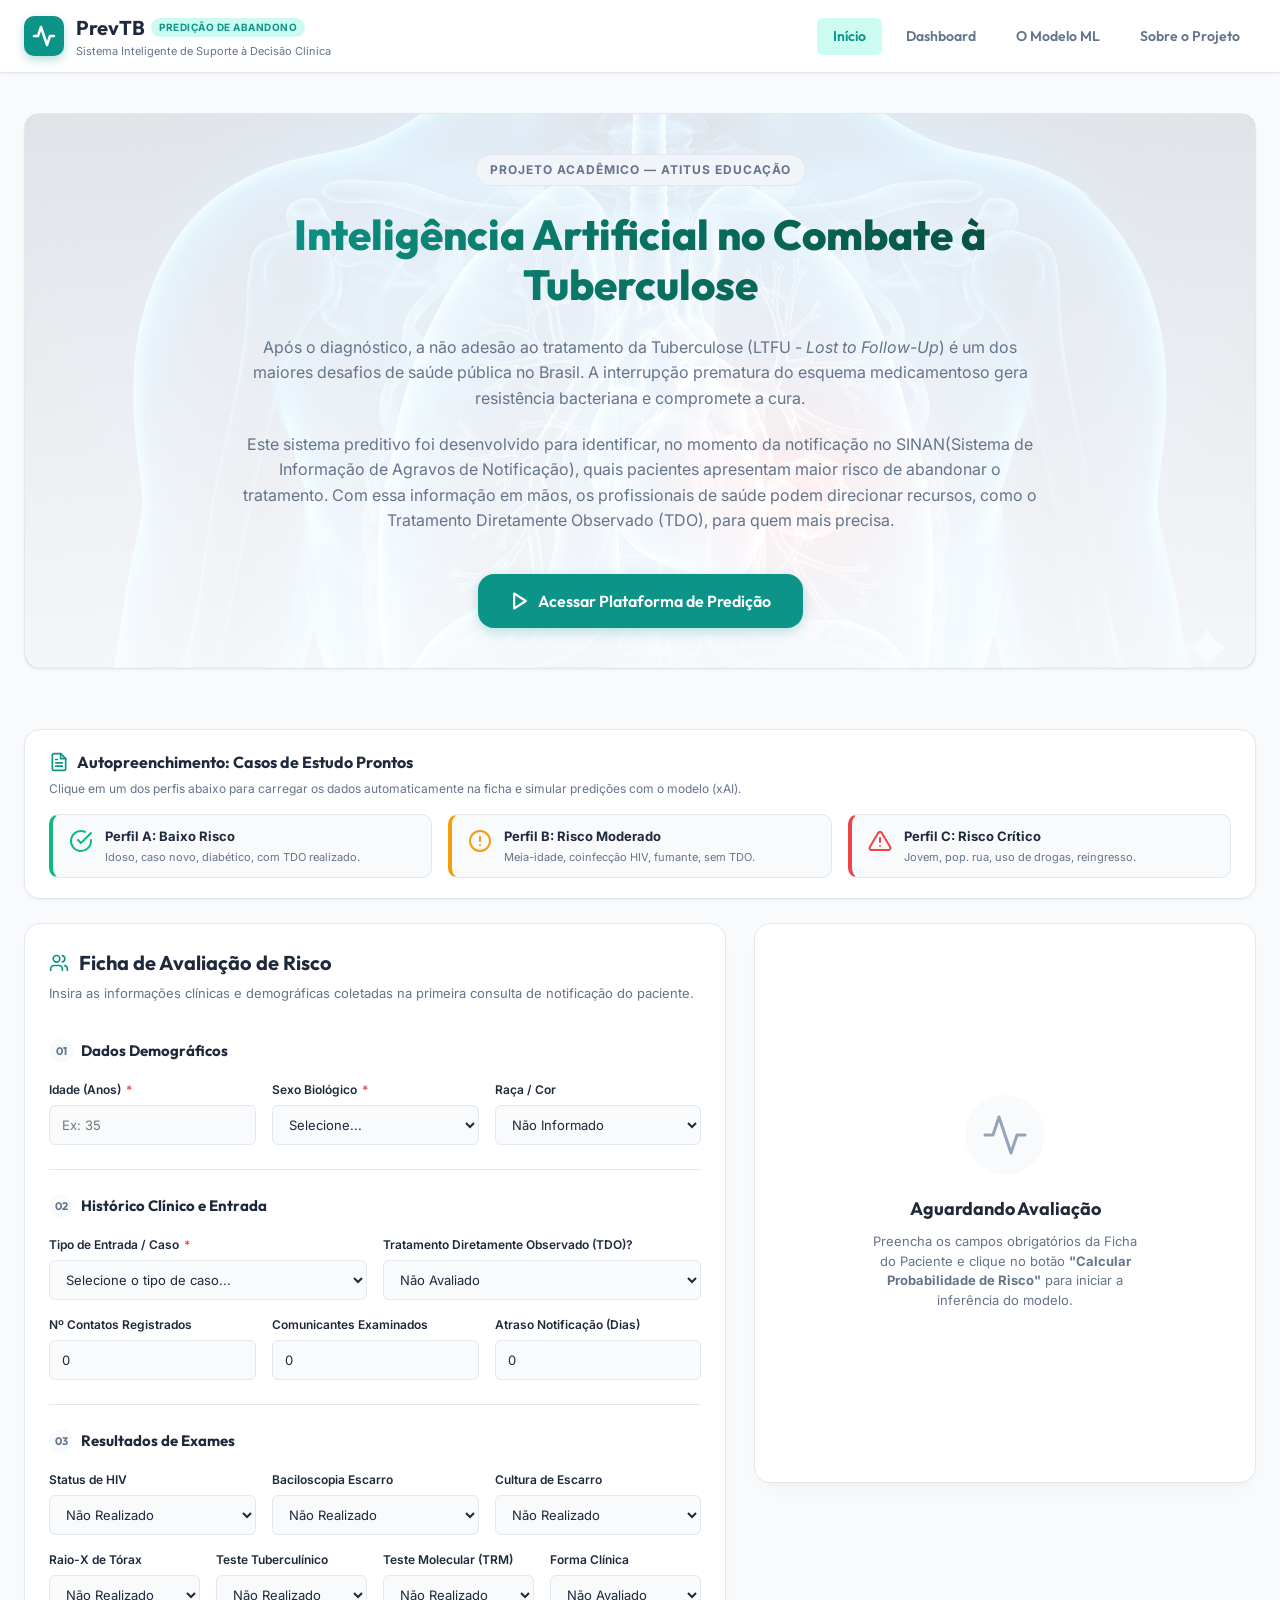
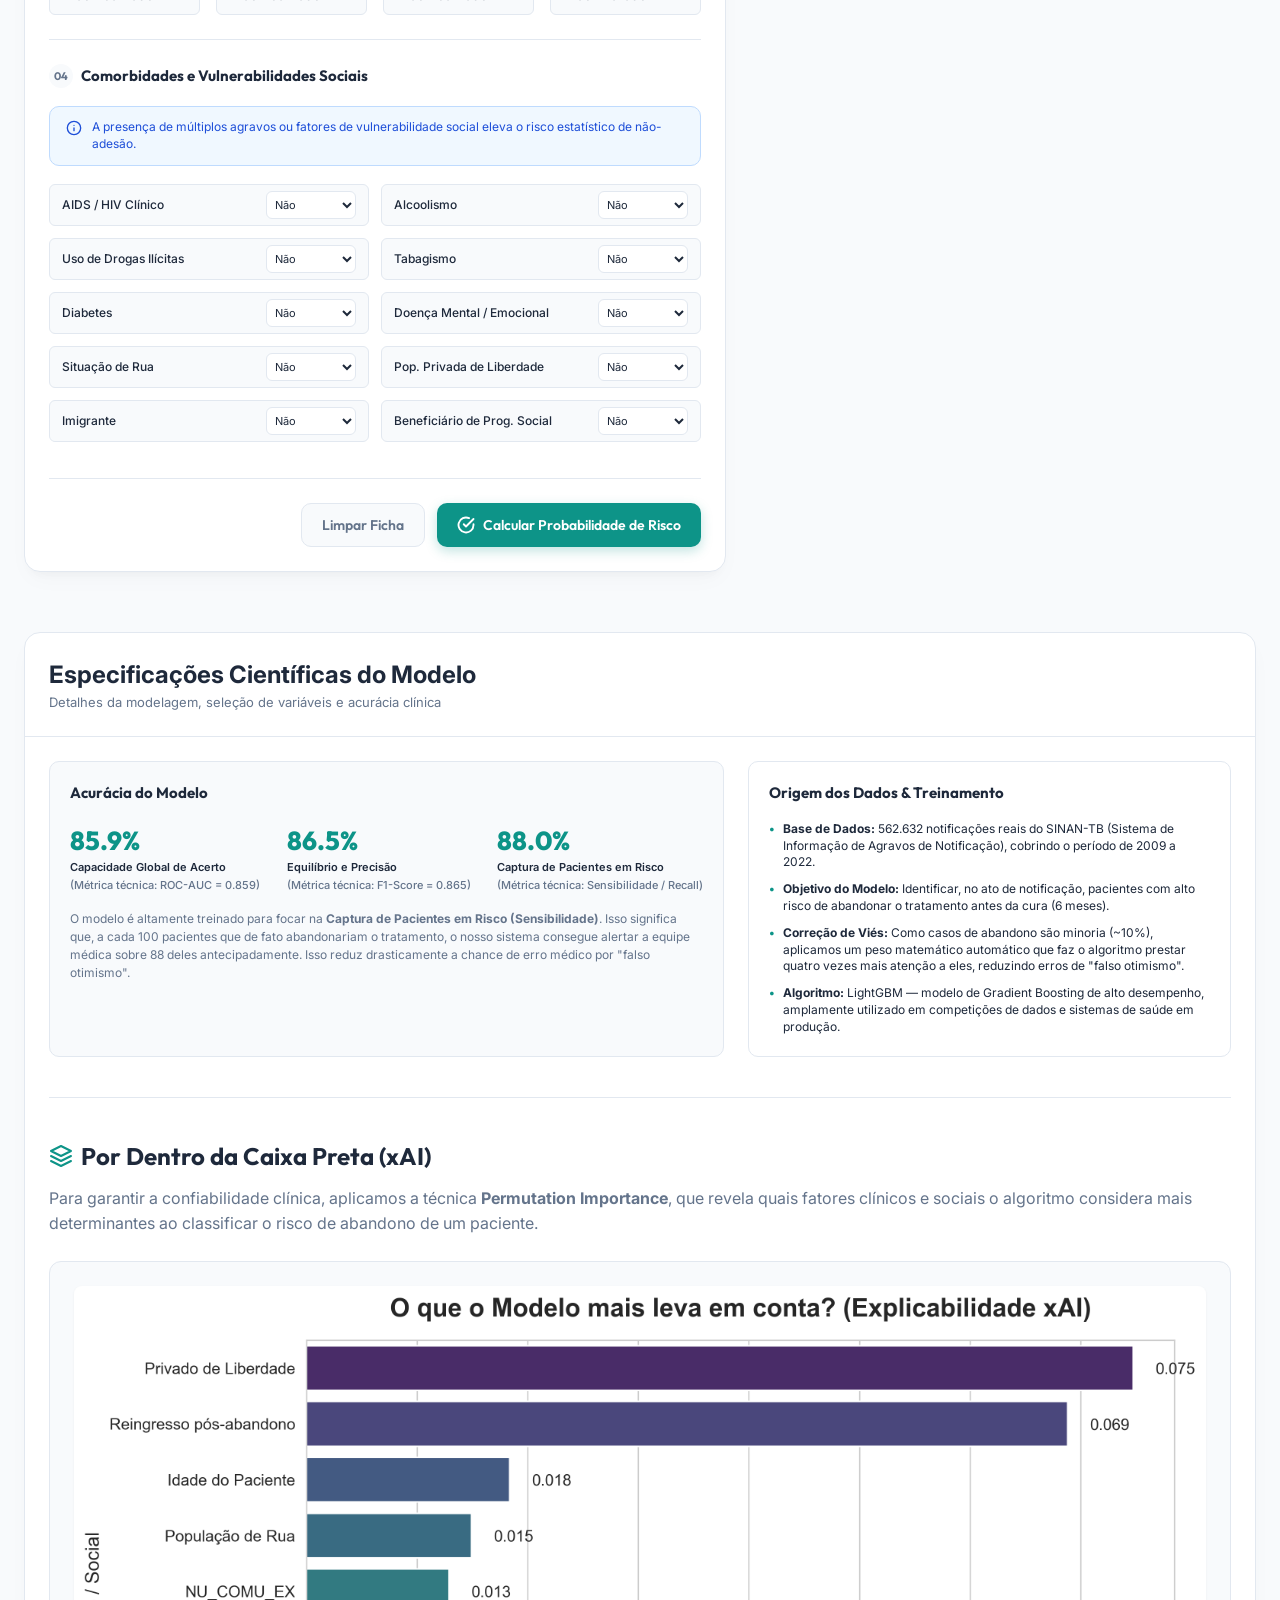
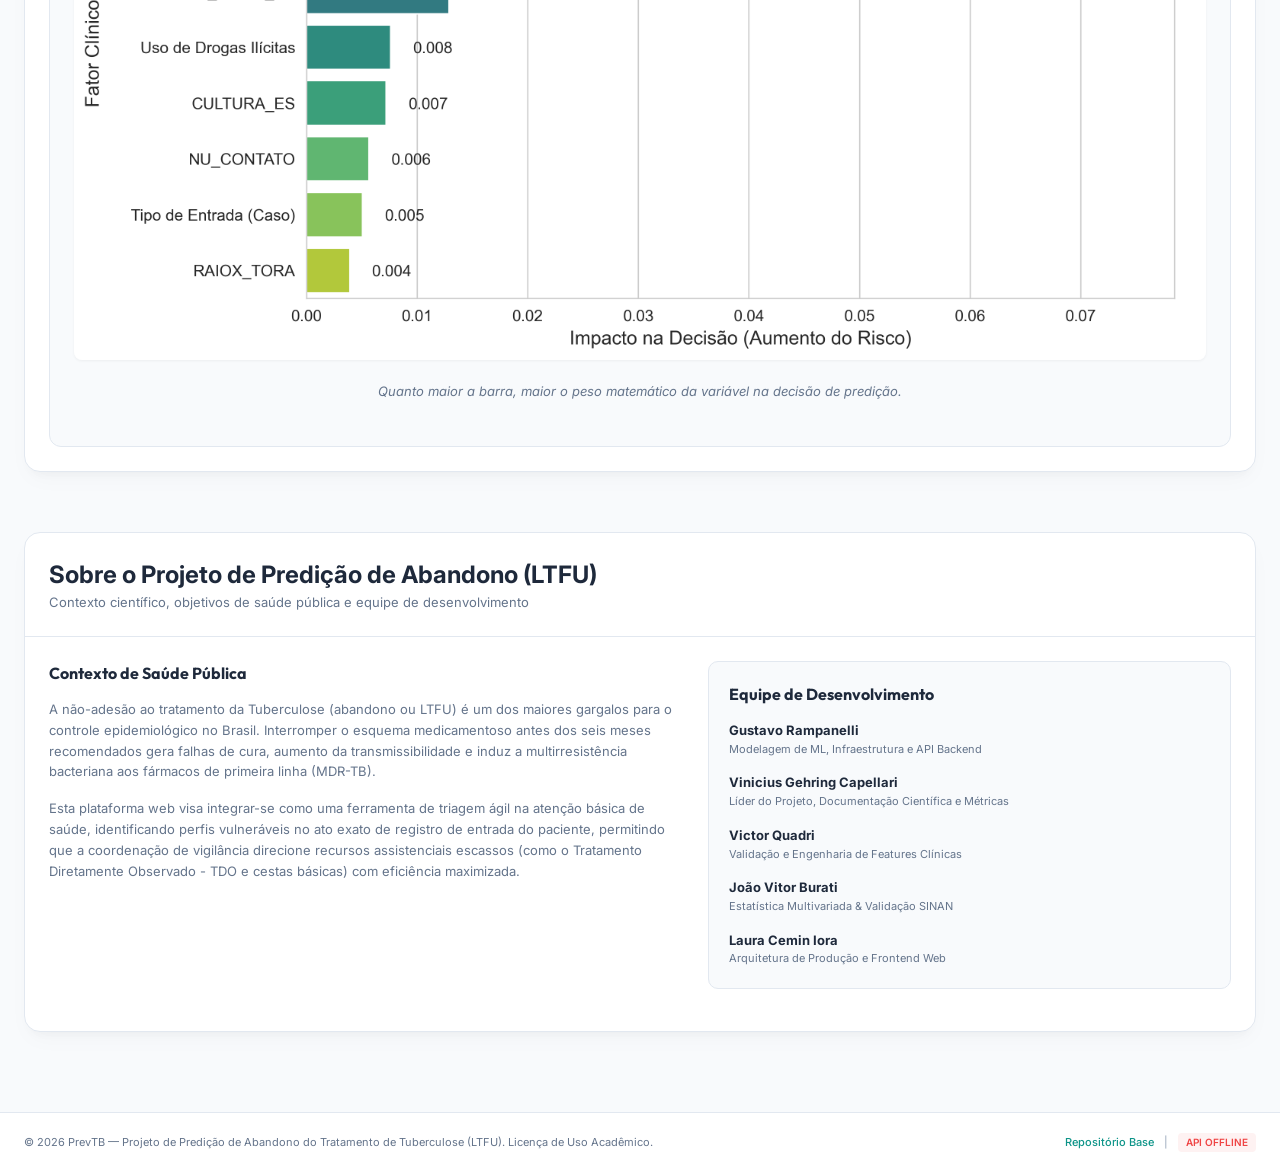
==== commit ed5b99aa: "fix(ui): corrigir nomes equipe, humanizar texto de dados, atualizar badge e normalizar grafico xAI p" ====
--- a/docs/index.html
+++ b/docs/index.html
@@ -32,7 +32,7 @@
                     </svg>
                 </div>
                 <div>
-                    <h1 class="app-title">PrevTB <span class="badge">LTFU-Predict</span></h1>
+                    <h1 class="app-title">PrevTB <span class="badge">Predição de Abandono</span></h1>
                     <p class="app-subtitle">Sistema Inteligente de Suporte à Decisão Clínica</p>
                 </div>
             </div>
@@ -582,15 +582,12 @@
                                 médico por "falso otimismo".</p>
                         </div>
                         <div class="data-origin-card">
-                            <h3>Origem dos Dados & Treinamento</h3>
+                            <h3>Origem dos Dados &amp; Treinamento</h3>
                             <ul>
-                                <li><strong>Dataset Utilizado:</strong> 562.632 notificações reais do SINAN-TB.</li>
-                                <li><strong>Target de Classificação:</strong> Abandono do Tratamento (Situação de
-                                    encerramento = '2').</li>
-                                <li><strong>Tratamento de Desbalanceamento:</strong> Otimização via ajuste de pesos de
-                                    classe (scale_pos_weight = 4.1).</li>
-                                <li><strong>Algoritmo Final:</strong> LightGBM (Light Gradient Boosting Machine) com
-                                    pré-processamento robusto de dados ausentes.</li>
+                                <li><strong>Base de Dados:</strong> 562.632 notificações reais do SINAN-TB (Sistema de Informação de Agravos de Notificação), cobrindo o período de 2009 a 2022.</li>
+                                <li><strong>Objetivo do Modelo:</strong> Identificar, no ato de notificação, pacientes com alto risco de abandonar o tratamento antes da cura (6 meses).</li>
+                                <li><strong>Correção de Viés:</strong> Como casos de abandono são minoria (~10%), aplicamos um peso matemático automático que faz o algoritmo prestar quatro vezes mais atenção a eles, reduzindo erros de "falso otimismo".</li>
+                                <li><strong>Algoritmo:</strong> LightGBM — modelo de Gradient Boosting de alto desempenho, amplamente utilizado em competições de dados e sistemas de saúde em produção.</li>
                             </ul>
                         </div>
                     </div>
@@ -656,16 +653,16 @@
                                     <span>Modelagem de ML, Infraestrutura e API Backend</span>
                                 </li>
                                 <li>
-                                    <strong>vinicius GEHRING capeLlari</strong>
+                                    <strong>Vinicius Gehring Capellari</strong>
                                     <span>Líder do Projeto, Documentação Científica e Métricas</span>
                                 </li>
                                 <li>
-                                    <strong>victor Quadri</strong>
+                                    <strong>Victor Quadri</strong>
                                     <span>Validação e Engenharia de Features Clínicas</span>
                                 </li>
                                 <li>
-                                    <strong>João vitor burati</strong>
-                                    <span>Estatística Multivariada & Validação SINAN</span>
+                                    <strong>João Vitor Burati</strong>
+                                    <span>Estatística Multivariada &amp; Validação SINAN</span>
                                 </li>
                                 <li>
                                     <strong>Laura Cemin Iora</strong>
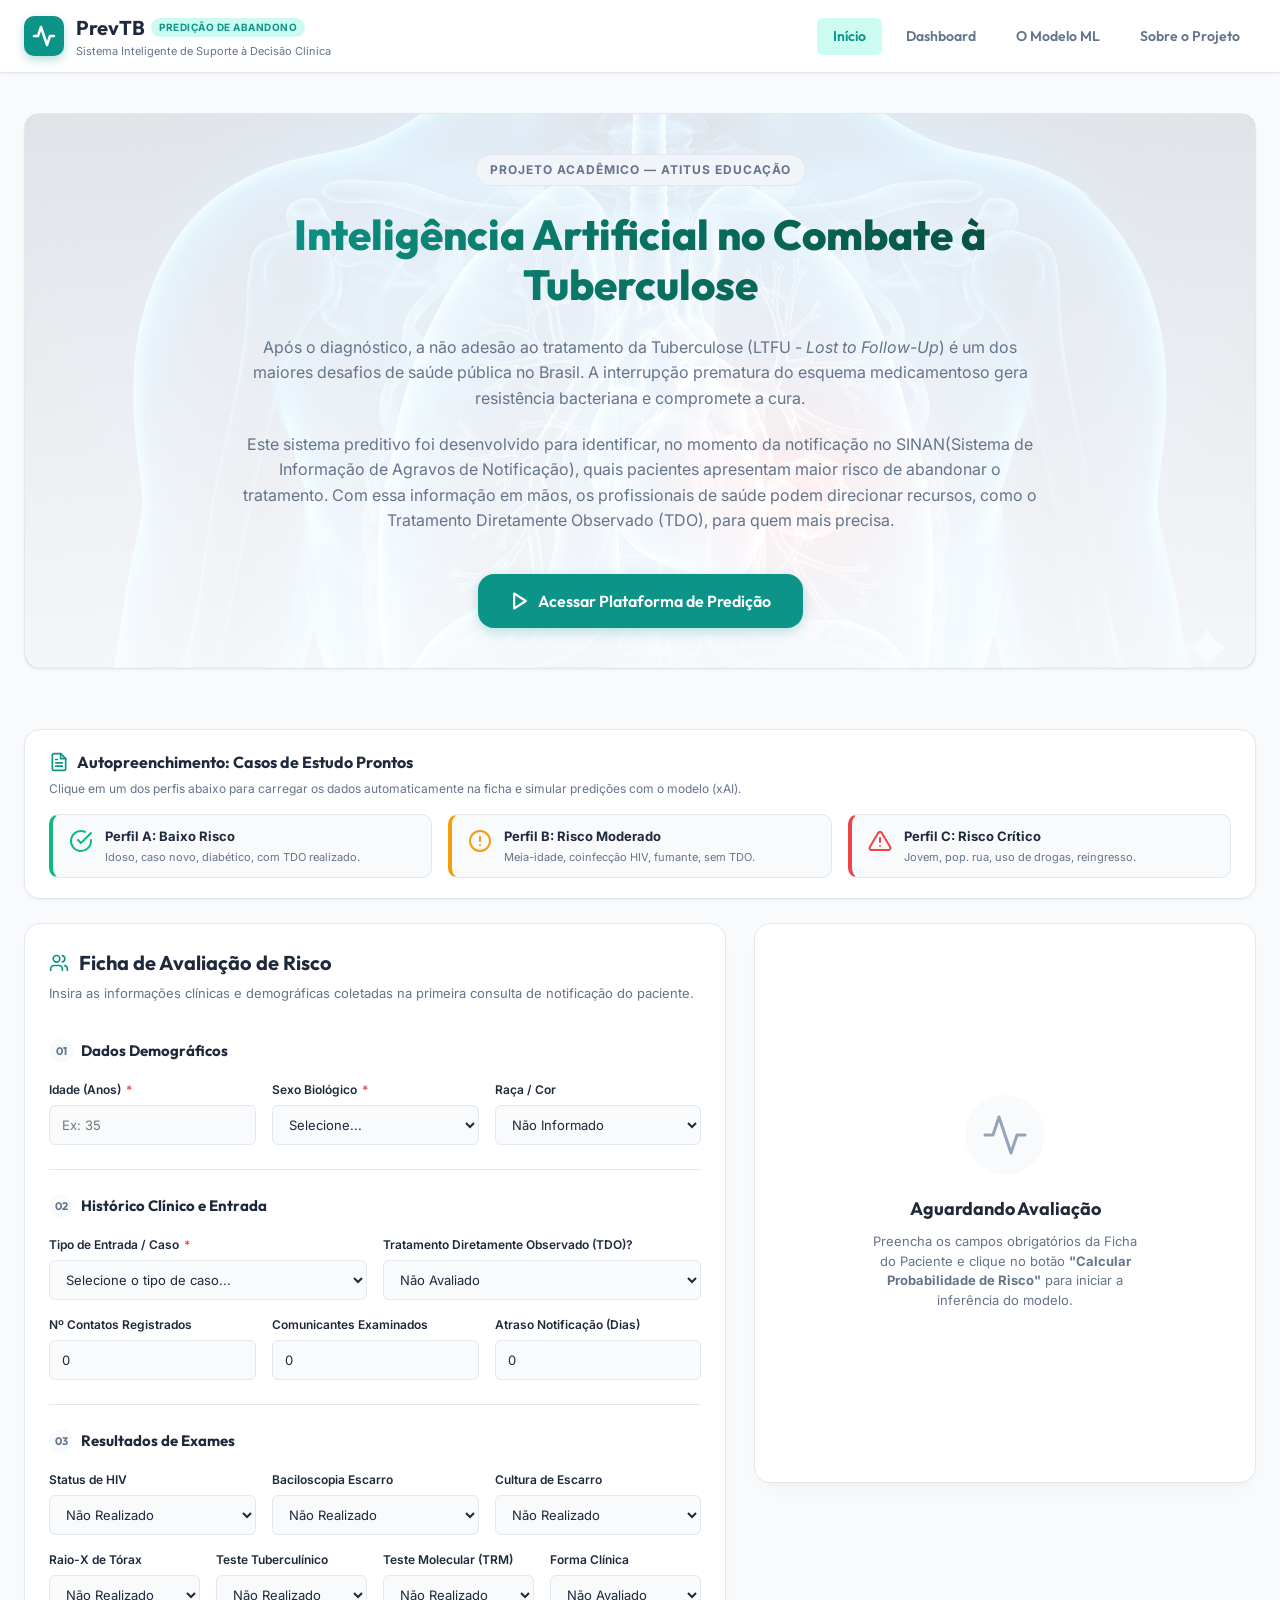
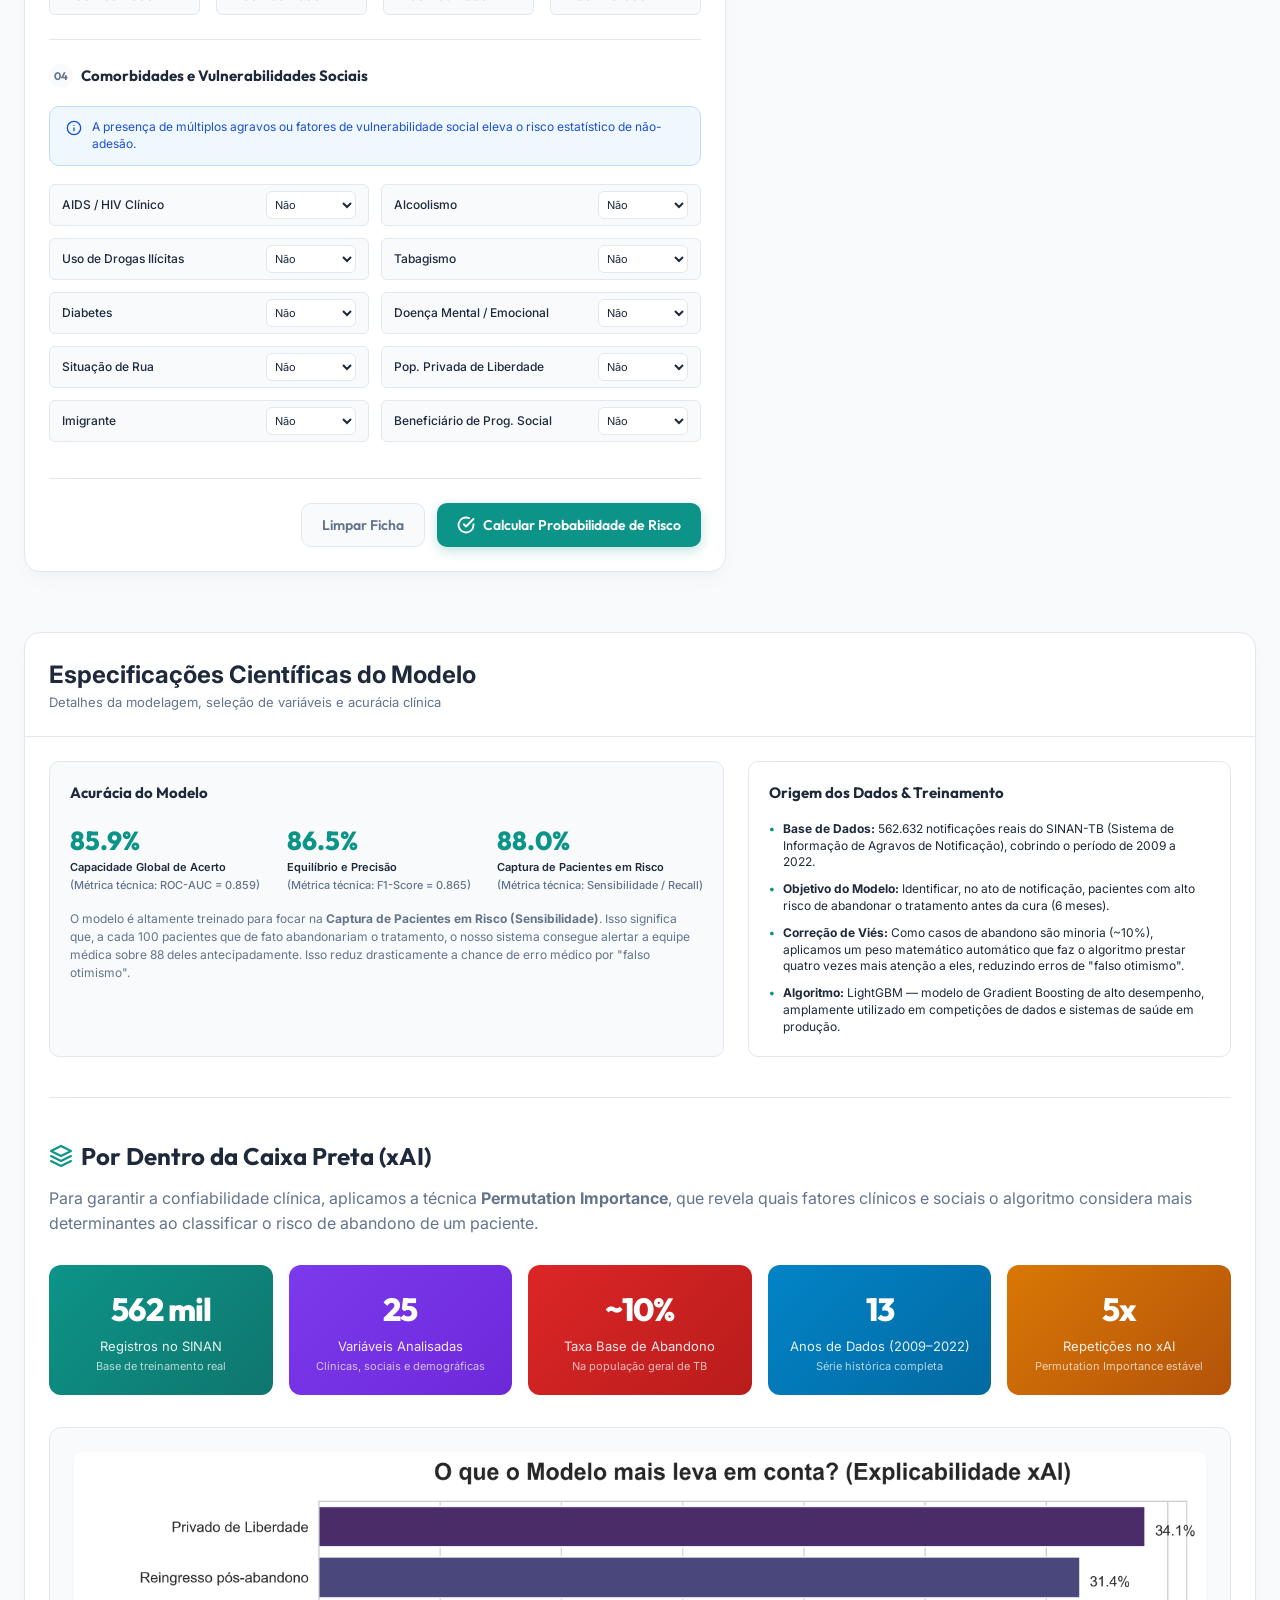
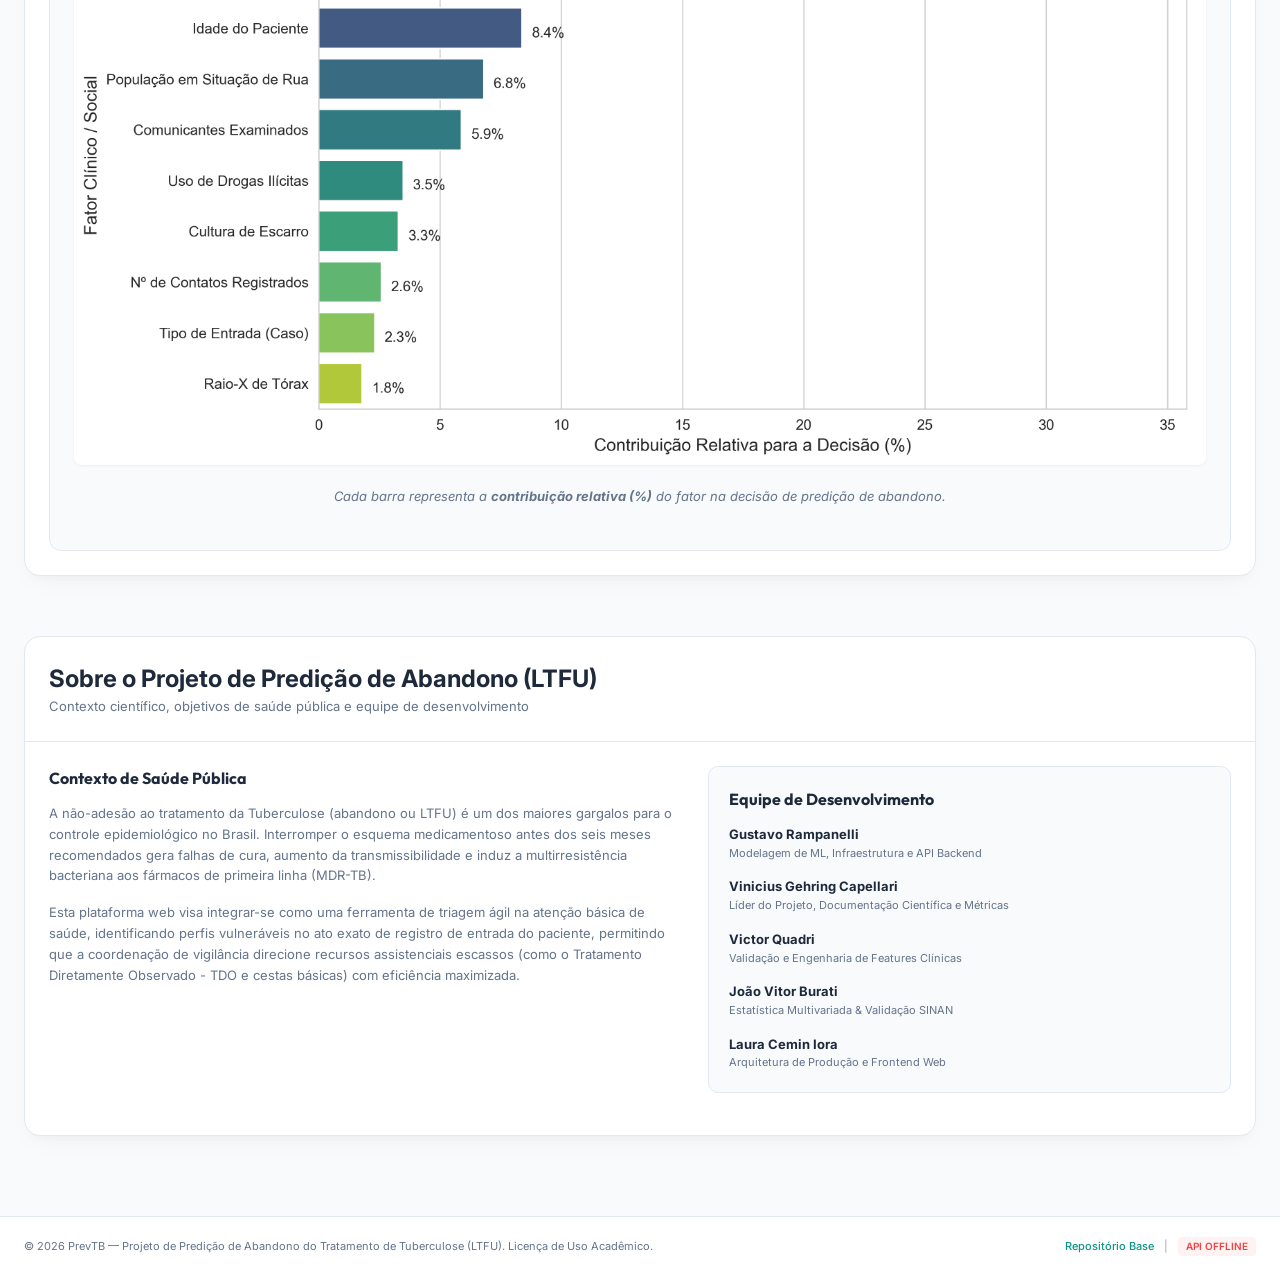
==== commit 2b1c635b: "feat(ui): adicionar cards de analytics do projeto na secao xAI e fallback para imagem" ====
--- a/docs/index.html
+++ b/docs/index.html
@@ -605,18 +605,53 @@
                             </svg>
                             Por Dentro da Caixa Preta (xAI)
                         </h3>
-                        <p style="font-size: 16px; color: var(--text-muted); margin-bottom: 24px; line-height: 1.6;">
+                        <p style="font-size: 16px; color: var(--text-muted); margin-bottom: 28px; line-height: 1.6;">
                             Para garantir a confiabilidade clínica, aplicamos a técnica <strong>Permutation
                                 Importance</strong>, que revela quais fatores clínicos e sociais o algoritmo considera
                             mais determinantes ao classificar o risco de abandono de um paciente.</p>
 
+                        <!-- Cards de Analytics do Projeto -->
+                        <div style="display: grid; grid-template-columns: repeat(auto-fit, minmax(180px, 1fr)); gap: 16px; margin-bottom: 32px;">
+                            <div style="background: linear-gradient(135deg, #0d9488 0%, #0f766e 100%); border-radius: 12px; padding: 20px; color: white; text-align: center;">
+                                <div style="font-size: 32px; font-weight: 800; font-family: var(--font-titles); letter-spacing: -1px;">562 mil</div>
+                                <div style="font-size: 13px; opacity: 0.9; margin-top: 4px;">Registros no SINAN</div>
+                                <div style="font-size: 11px; opacity: 0.7; margin-top: 2px;">Base de treinamento real</div>
+                            </div>
+                            <div style="background: linear-gradient(135deg, #7c3aed 0%, #6d28d9 100%); border-radius: 12px; padding: 20px; color: white; text-align: center;">
+                                <div style="font-size: 32px; font-weight: 800; font-family: var(--font-titles); letter-spacing: -1px;">25</div>
+                                <div style="font-size: 13px; opacity: 0.9; margin-top: 4px;">Variáveis Analisadas</div>
+                                <div style="font-size: 11px; opacity: 0.7; margin-top: 2px;">Clínicas, sociais e demográficas</div>
+                            </div>
+                            <div style="background: linear-gradient(135deg, #dc2626 0%, #b91c1c 100%); border-radius: 12px; padding: 20px; color: white; text-align: center;">
+                                <div style="font-size: 32px; font-weight: 800; font-family: var(--font-titles); letter-spacing: -1px;">~10%</div>
+                                <div style="font-size: 13px; opacity: 0.9; margin-top: 4px;">Taxa Base de Abandono</div>
+                                <div style="font-size: 11px; opacity: 0.7; margin-top: 2px;">Na população geral de TB</div>
+                            </div>
+                            <div style="background: linear-gradient(135deg, #0284c7 0%, #0369a1 100%); border-radius: 12px; padding: 20px; color: white; text-align: center;">
+                                <div style="font-size: 32px; font-weight: 800; font-family: var(--font-titles); letter-spacing: -1px;">13</div>
+                                <div style="font-size: 13px; opacity: 0.9; margin-top: 4px;">Anos de Dados (2009–2022)</div>
+                                <div style="font-size: 11px; opacity: 0.7; margin-top: 2px;">Série histórica completa</div>
+                            </div>
+                            <div style="background: linear-gradient(135deg, #d97706 0%, #b45309 100%); border-radius: 12px; padding: 20px; color: white; text-align: center;">
+                                <div style="font-size: 32px; font-weight: 800; font-family: var(--font-titles); letter-spacing: -1px;">5x</div>
+                                <div style="font-size: 13px; opacity: 0.9; margin-top: 4px;">Repetições no xAI</div>
+                                <div style="font-size: 11px; opacity: 0.7; margin-top: 2px;">Permutation Importance estável</div>
+                            </div>
+                        </div>
+
+                        <!-- Gráfico xAI -->
                         <div class="xai-image-container"
                             style="background-color: #f8fafc; padding: 24px; border-radius: 12px; border: 1px solid var(--color-border); text-align: center;">
                             <img src="graficos/xai_importance.png"
                                 alt="Gráfico de Explicabilidade (Permutation Importance)"
-                                style="max-width: 100%; height: auto; border-radius: 8px; box-shadow: var(--shadow-sm);">
+                                style="max-width: 100%; height: auto; border-radius: 8px; box-shadow: var(--shadow-sm);"
+                                onerror="this.style.display='none'; document.getElementById('xai-fallback').style.display='block'">
+                            <div id="xai-fallback" style="display:none; padding: 40px; color: var(--text-muted);">
+                                <svg xmlns="http://www.w3.org/2000/svg" width="40" height="40" viewBox="0 0 24 24" fill="none" stroke="currentColor" stroke-width="1.5" stroke-linecap="round" stroke-linejoin="round" style="margin: 0 auto 12px; display:block; opacity:0.4"><rect x="3" y="3" width="18" height="18" rx="2"/><path d="M3 9h18M9 21V9"/></svg>
+                                <p style="font-size:14px;">O gráfico será exibido após a execução do script <code>gerar_grafico_xai.py</code> localmente.</p>
+                            </div>
                             <p style="font-size: 13px; color: var(--text-muted); margin-top: 16px; font-style: italic;">
-                                Quanto maior a barra, maior o peso matemático da variável na decisão de predição.</p>
+                                Cada barra representa a <strong>contribuição relativa (%)</strong> do fator na decisão de predição de abandono.</p>
                         </div>
                     </div>
                 </div>
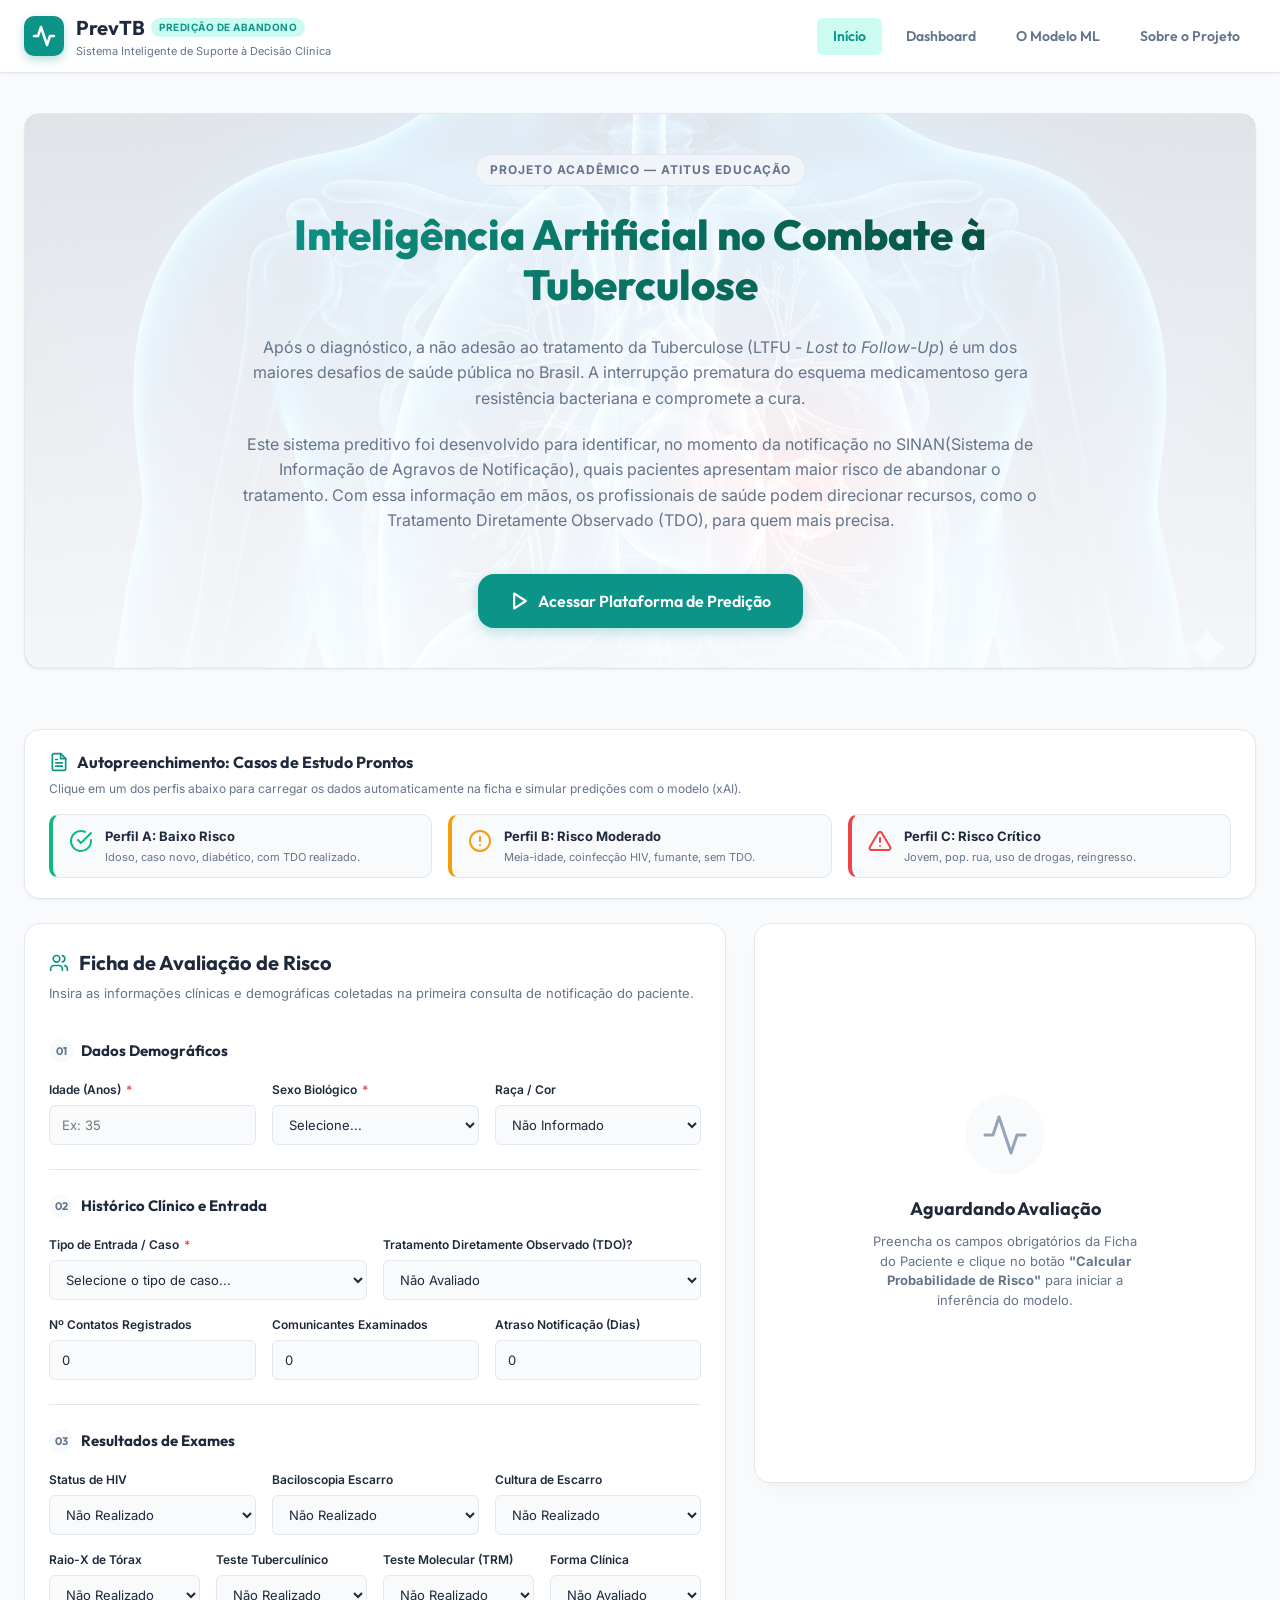
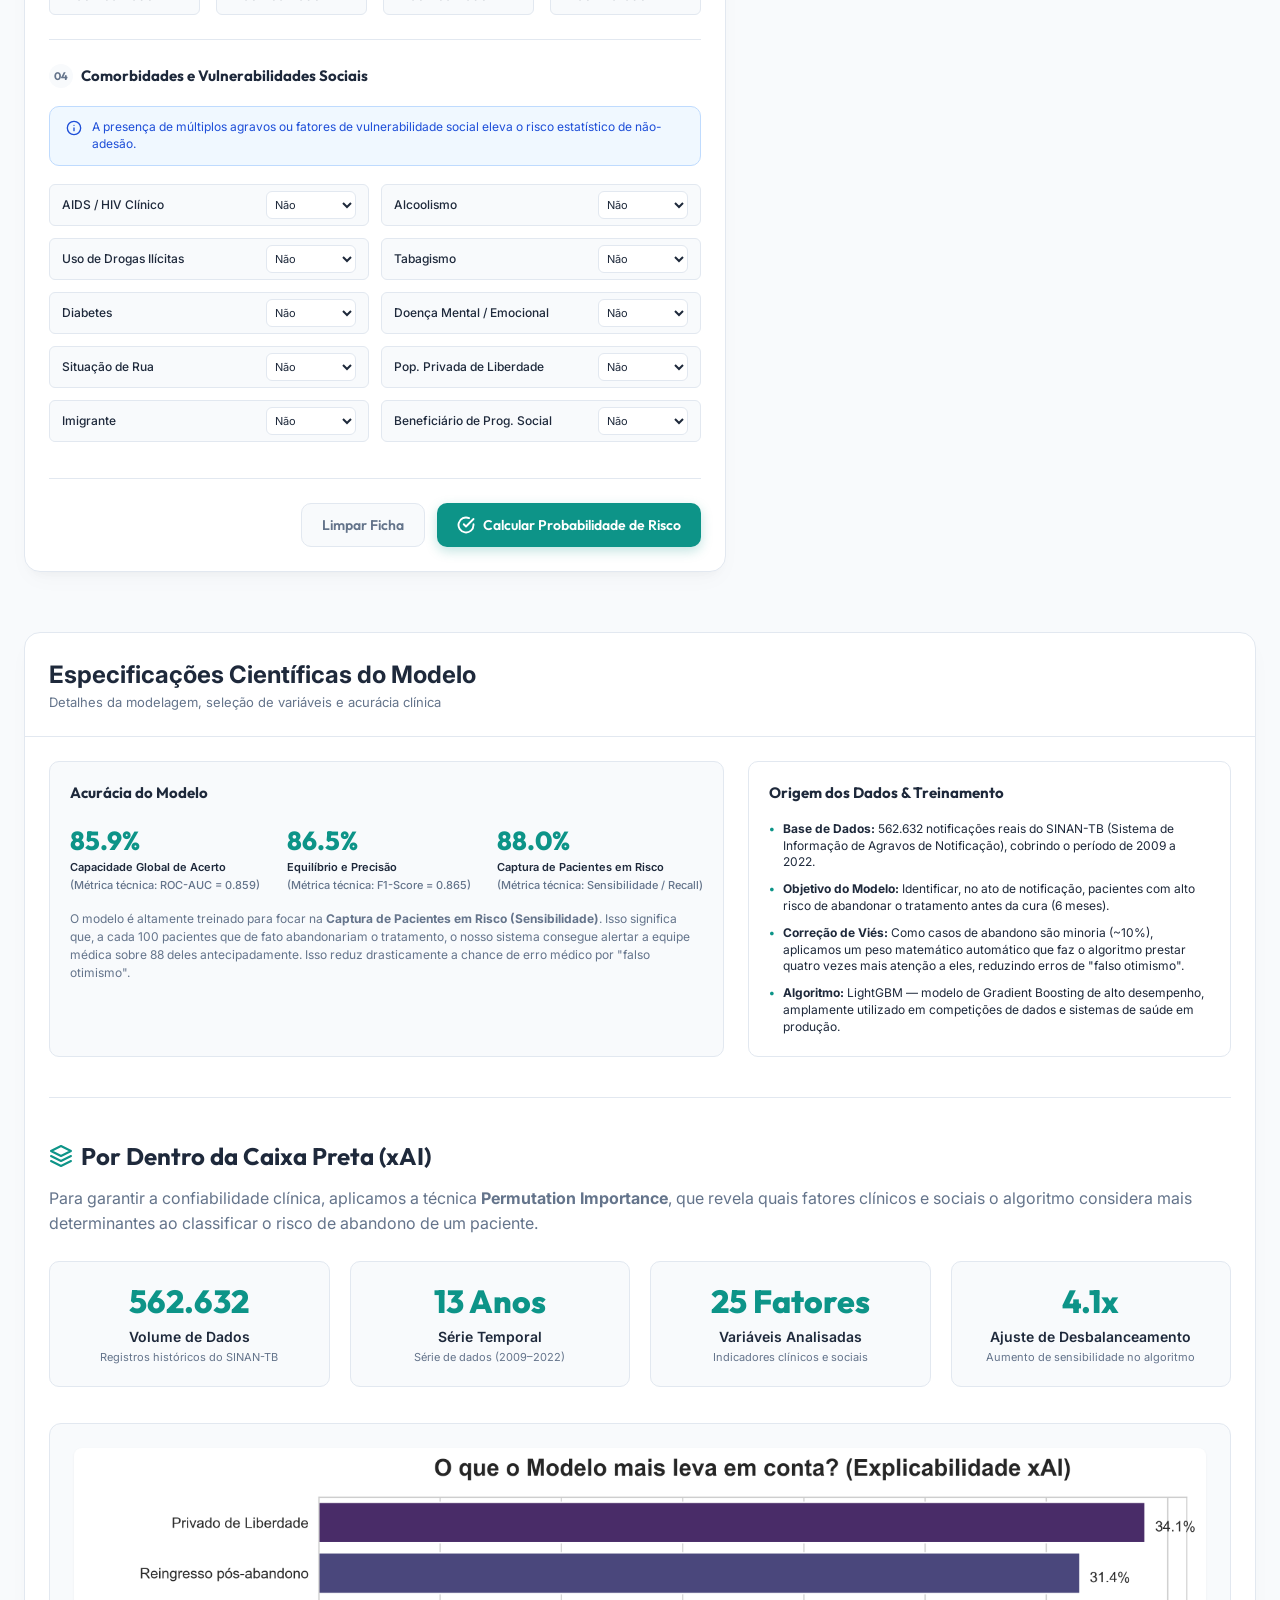
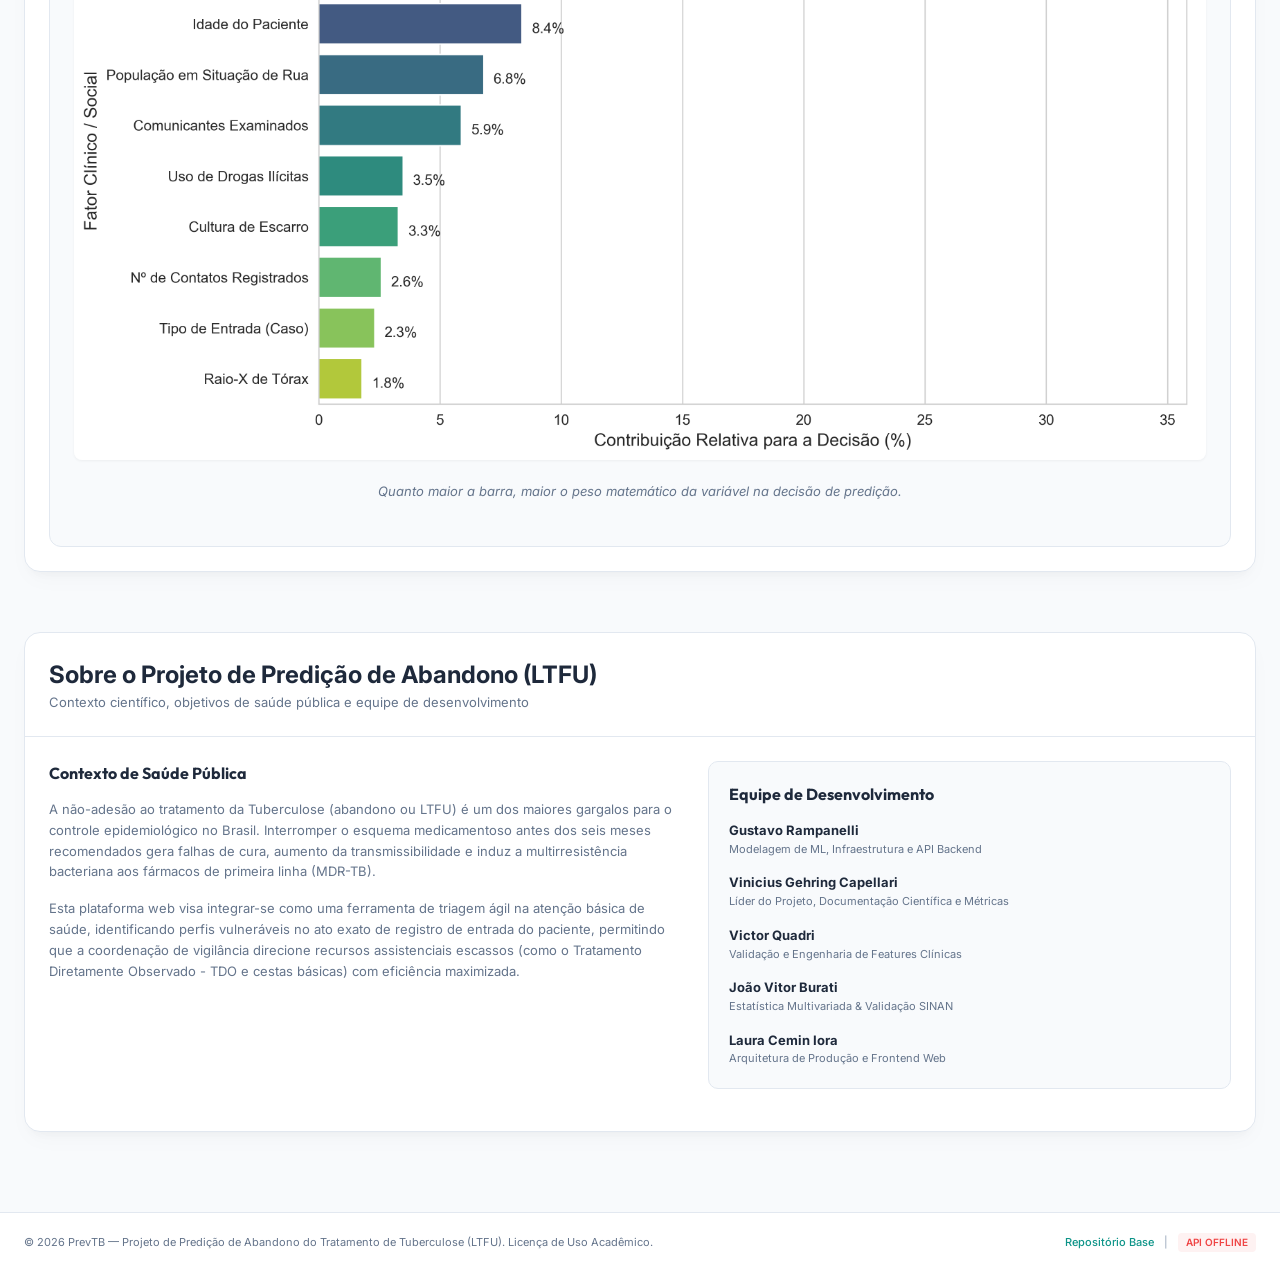
==== commit 6119e29b: "feat(ui): adicionar cards de analytics na secao xAI" ====
--- a/docs/index.html
+++ b/docs/index.html
@@ -605,53 +605,42 @@
                             </svg>
                             Por Dentro da Caixa Preta (xAI)
                         </h3>
-                        <p style="font-size: 16px; color: var(--text-muted); margin-bottom: 28px; line-height: 1.6;">
+                        <p style="font-size: 16px; color: var(--text-muted); margin-bottom: 24px; line-height: 1.6;">
                             Para garantir a confiabilidade clínica, aplicamos a técnica <strong>Permutation
                                 Importance</strong>, que revela quais fatores clínicos e sociais o algoritmo considera
                             mais determinantes ao classificar o risco de abandono de um paciente.</p>
 
-                        <!-- Cards de Analytics do Projeto -->
-                        <div style="display: grid; grid-template-columns: repeat(auto-fit, minmax(180px, 1fr)); gap: 16px; margin-bottom: 32px;">
-                            <div style="background: linear-gradient(135deg, #0d9488 0%, #0f766e 100%); border-radius: 12px; padding: 20px; color: white; text-align: center;">
-                                <div style="font-size: 32px; font-weight: 800; font-family: var(--font-titles); letter-spacing: -1px;">562 mil</div>
-                                <div style="font-size: 13px; opacity: 0.9; margin-top: 4px;">Registros no SINAN</div>
-                                <div style="font-size: 11px; opacity: 0.7; margin-top: 2px;">Base de treinamento real</div>
-                            </div>
-                            <div style="background: linear-gradient(135deg, #7c3aed 0%, #6d28d9 100%); border-radius: 12px; padding: 20px; color: white; text-align: center;">
-                                <div style="font-size: 32px; font-weight: 800; font-family: var(--font-titles); letter-spacing: -1px;">25</div>
-                                <div style="font-size: 13px; opacity: 0.9; margin-top: 4px;">Variáveis Analisadas</div>
-                                <div style="font-size: 11px; opacity: 0.7; margin-top: 2px;">Clínicas, sociais e demográficas</div>
-                            </div>
-                            <div style="background: linear-gradient(135deg, #dc2626 0%, #b91c1c 100%); border-radius: 12px; padding: 20px; color: white; text-align: center;">
-                                <div style="font-size: 32px; font-weight: 800; font-family: var(--font-titles); letter-spacing: -1px;">~10%</div>
-                                <div style="font-size: 13px; opacity: 0.9; margin-top: 4px;">Taxa Base de Abandono</div>
-                                <div style="font-size: 11px; opacity: 0.7; margin-top: 2px;">Na população geral de TB</div>
-                            </div>
-                            <div style="background: linear-gradient(135deg, #0284c7 0%, #0369a1 100%); border-radius: 12px; padding: 20px; color: white; text-align: center;">
-                                <div style="font-size: 32px; font-weight: 800; font-family: var(--font-titles); letter-spacing: -1px;">13</div>
-                                <div style="font-size: 13px; opacity: 0.9; margin-top: 4px;">Anos de Dados (2009–2022)</div>
-                                <div style="font-size: 11px; opacity: 0.7; margin-top: 2px;">Série histórica completa</div>
-                            </div>
-                            <div style="background: linear-gradient(135deg, #d97706 0%, #b45309 100%); border-radius: 12px; padding: 20px; color: white; text-align: center;">
-                                <div style="font-size: 32px; font-weight: 800; font-family: var(--font-titles); letter-spacing: -1px;">5x</div>
-                                <div style="font-size: 13px; opacity: 0.9; margin-top: 4px;">Repetições no xAI</div>
-                                <div style="font-size: 11px; opacity: 0.7; margin-top: 2px;">Permutation Importance estável</div>
-                            </div>
-                        </div>
-
-                        <!-- Gráfico xAI -->
+                        <!-- Analytics de Modelagem do Projeto -->
+                        <div class="xai-analytics-grid">
+                            <div class="xai-analytics-card">
+                                <div class="xai-analytics-val">562.632</div>
+                                <div class="xai-analytics-lbl">Volume de Dados</div>
+                                <div class="xai-analytics-desc">Registros históricos do SINAN-TB</div>
+                            </div>
+                            <div class="xai-analytics-card">
+                                <div class="xai-analytics-val">13 Anos</div>
+                                <div class="xai-analytics-lbl">Série Temporal</div>
+                                <div class="xai-analytics-desc">Série de dados (2009–2022)</div>
+                            </div>
+                            <div class="xai-analytics-card">
+                                <div class="xai-analytics-val">25 Fatores</div>
+                                <div class="xai-analytics-lbl">Variáveis Analisadas</div>
+                                <div class="xai-analytics-desc">Indicadores clínicos e sociais</div>
+                            </div>
+                            <div class="xai-analytics-card">
+                                <div class="xai-analytics-val">4.1x</div>
+                                <div class="xai-analytics-lbl">Ajuste de Desbalanceamento</div>
+                                <div class="xai-analytics-desc">Aumento de sensibilidade no algoritmo</div>
+                            </div>
+                        </div>
+
                         <div class="xai-image-container"
                             style="background-color: #f8fafc; padding: 24px; border-radius: 12px; border: 1px solid var(--color-border); text-align: center;">
                             <img src="graficos/xai_importance.png"
                                 alt="Gráfico de Explicabilidade (Permutation Importance)"
-                                style="max-width: 100%; height: auto; border-radius: 8px; box-shadow: var(--shadow-sm);"
-                                onerror="this.style.display='none'; document.getElementById('xai-fallback').style.display='block'">
-                            <div id="xai-fallback" style="display:none; padding: 40px; color: var(--text-muted);">
-                                <svg xmlns="http://www.w3.org/2000/svg" width="40" height="40" viewBox="0 0 24 24" fill="none" stroke="currentColor" stroke-width="1.5" stroke-linecap="round" stroke-linejoin="round" style="margin: 0 auto 12px; display:block; opacity:0.4"><rect x="3" y="3" width="18" height="18" rx="2"/><path d="M3 9h18M9 21V9"/></svg>
-                                <p style="font-size:14px;">O gráfico será exibido após a execução do script <code>gerar_grafico_xai.py</code> localmente.</p>
-                            </div>
+                                style="max-width: 100%; height: auto; border-radius: 8px; box-shadow: var(--shadow-sm);">
                             <p style="font-size: 13px; color: var(--text-muted); margin-top: 16px; font-style: italic;">
-                                Cada barra representa a <strong>contribuição relativa (%)</strong> do fator na decisão de predição de abandono.</p>
+                                Quanto maior a barra, maior o peso matemático da variável na decisão de predição.</p>
                         </div>
                     </div>
                 </div>
--- a/docs/css/style.css
+++ b/docs/css/style.css
@@ -1219,3 +1219,48 @@
         font-size: 15px;
     }
 }
+
+/* ── 8. XAI ANALYTICS CARDS ─────────────────────────────────── */
+.xai-analytics-grid {
+    display: grid;
+    grid-template-columns: repeat(auto-fit, minmax(200px, 1fr));
+    gap: 20px;
+    margin-bottom: 36px;
+}
+
+.xai-analytics-card {
+    background: var(--bg-primary);
+    border: 1px solid var(--color-border);
+    border-radius: var(--radius-md);
+    padding: 20px;
+    text-align: center;
+    transition: var(--transition-smooth);
+}
+
+.xai-analytics-card:hover {
+    transform: translateY(-3px);
+    box-shadow: var(--shadow-md);
+    border-color: var(--color-brand);
+}
+
+.xai-analytics-val {
+    font-family: var(--font-titles);
+    font-size: 32px;
+    font-weight: 800;
+    color: var(--color-brand);
+    line-height: 1.2;
+}
+
+.xai-analytics-lbl {
+    font-size: 14px;
+    font-weight: 600;
+    color: var(--text-main);
+    margin-top: 6px;
+}
+
+.xai-analytics-desc {
+    font-size: 11px;
+    color: var(--text-muted);
+    margin-top: 2px;
+}
+
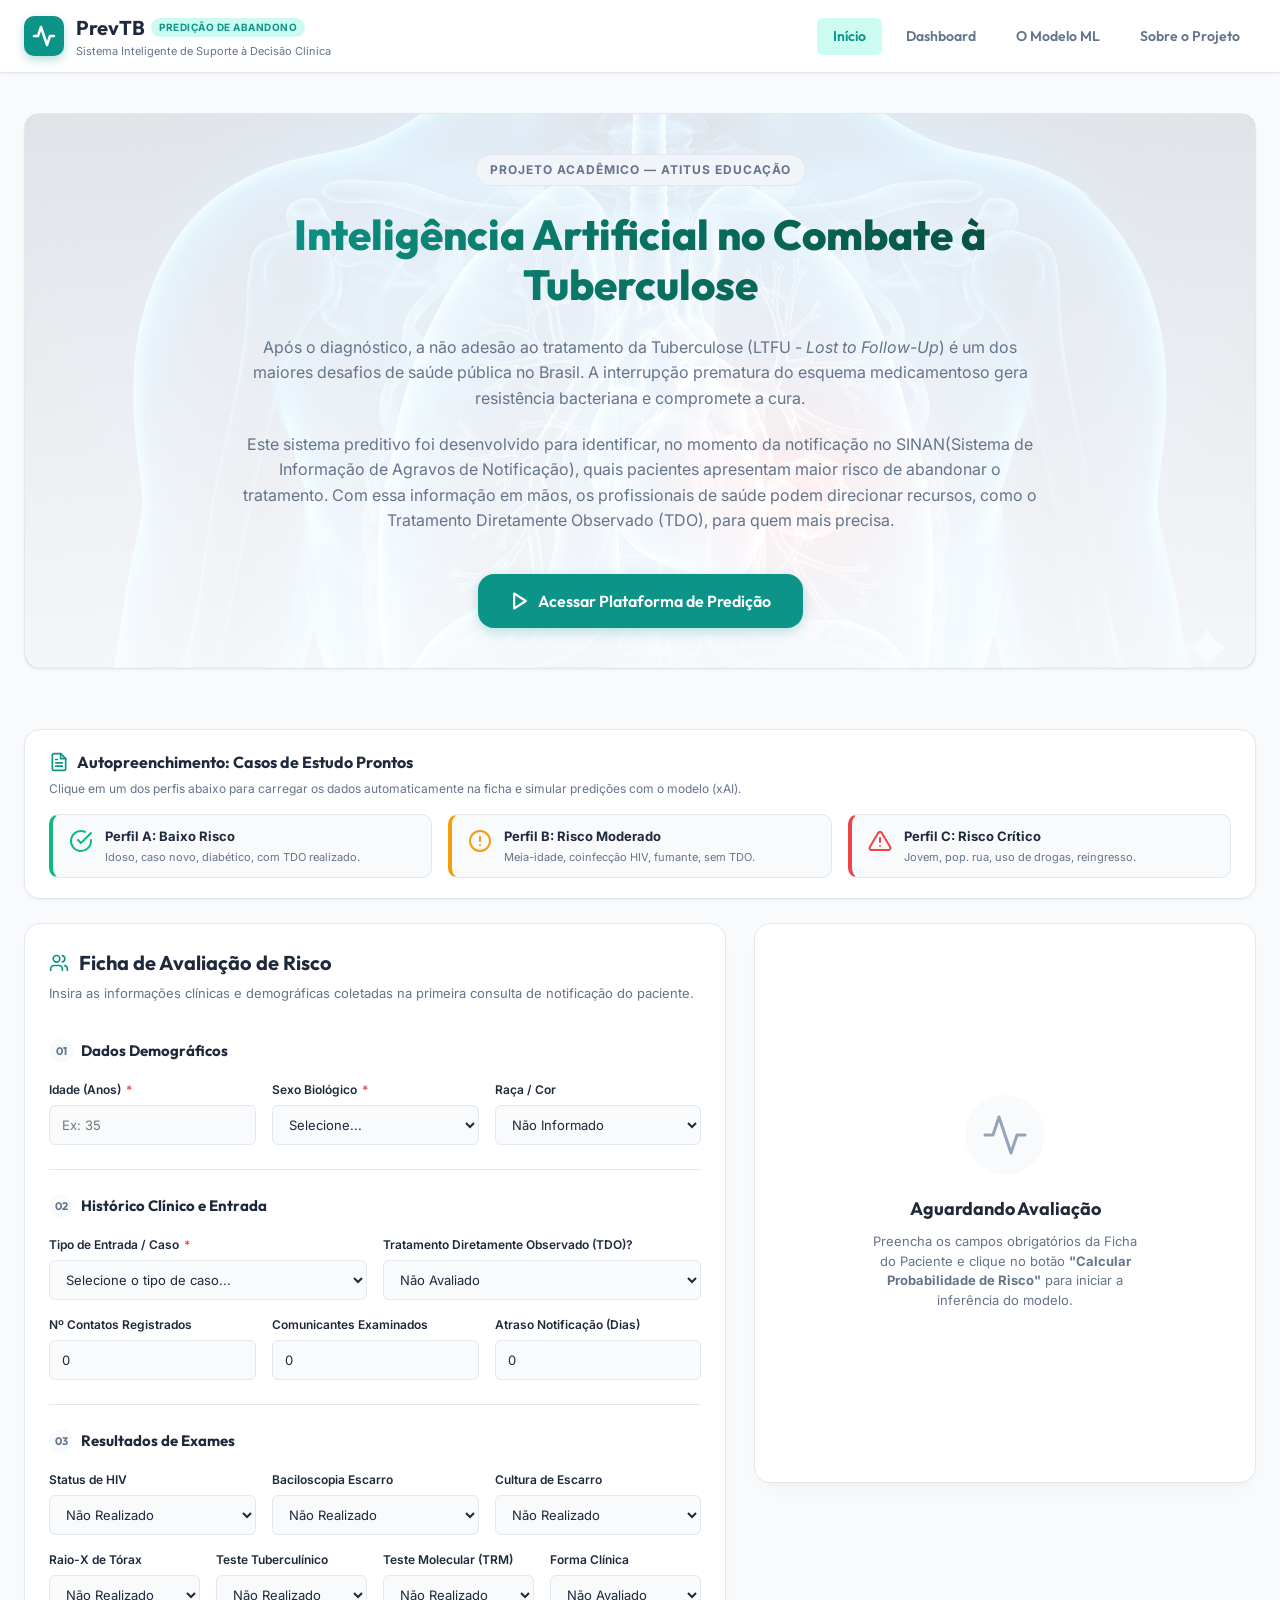
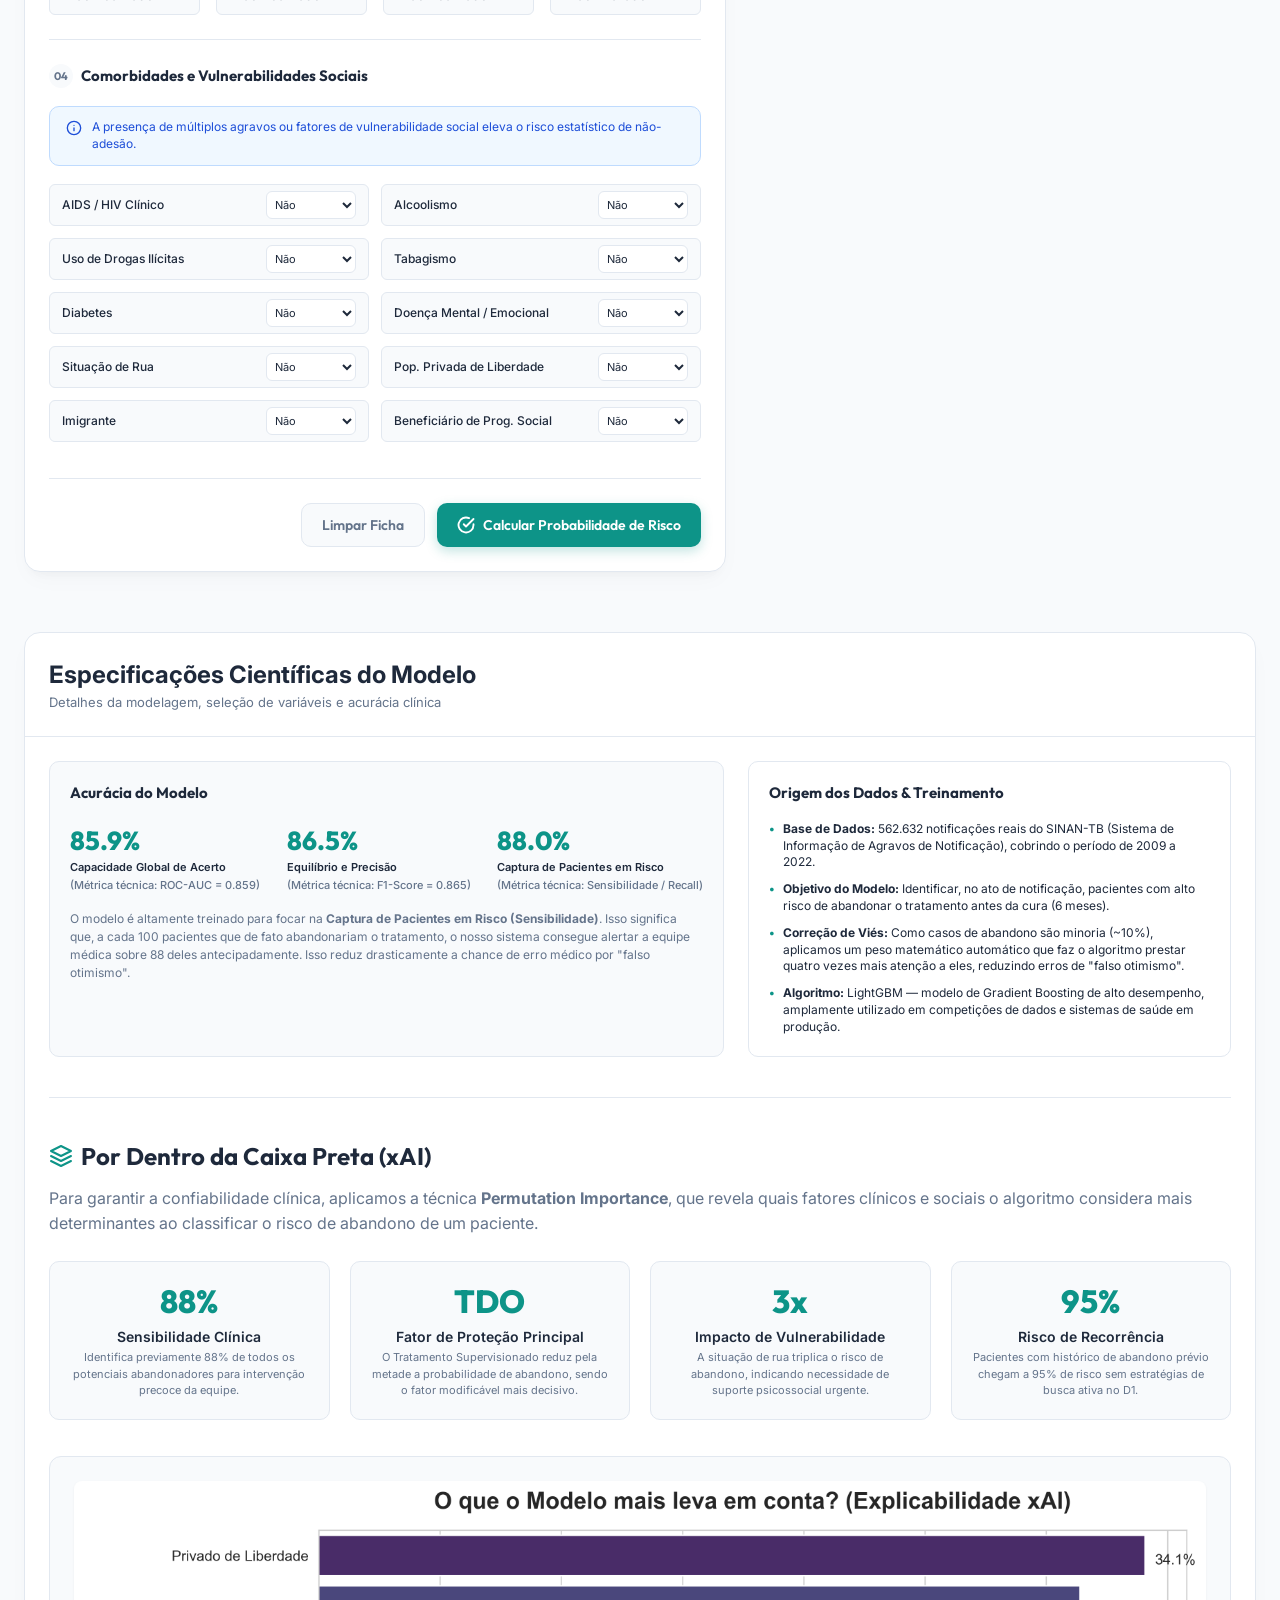
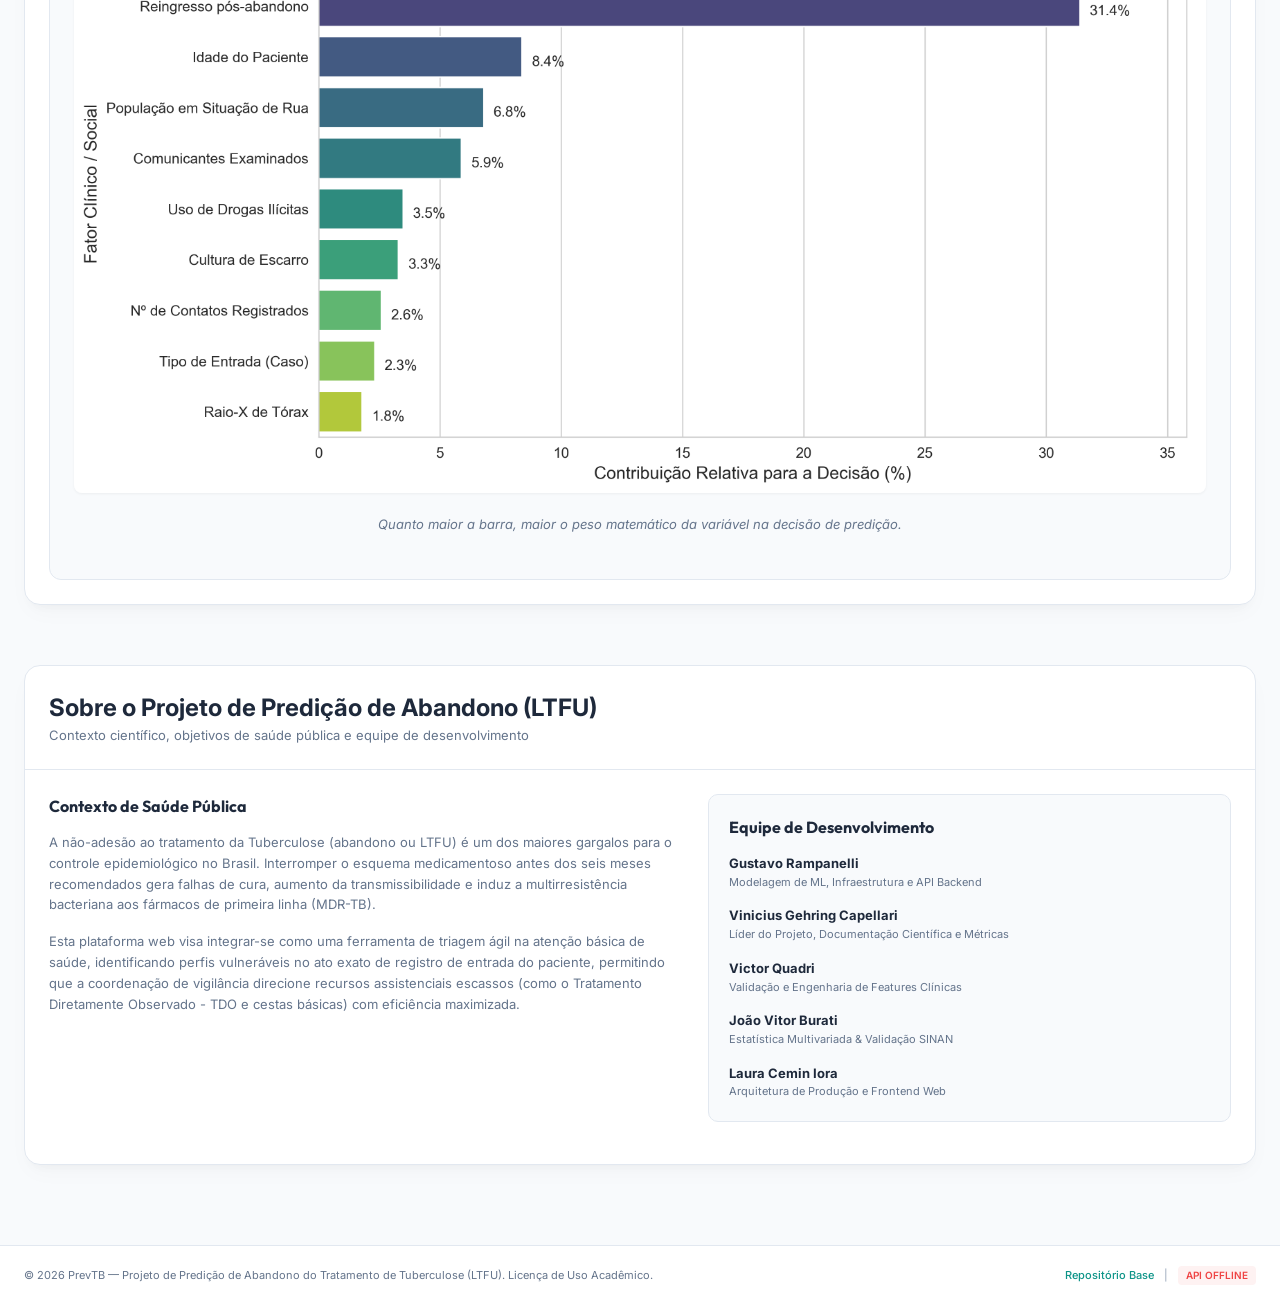
==== commit 3a418c36: "feat(ui): alterar cards para insights reais de saude publica" ====
--- a/docs/index.html
+++ b/docs/index.html
@@ -610,27 +610,27 @@
                                 Importance</strong>, que revela quais fatores clínicos e sociais o algoritmo considera
                             mais determinantes ao classificar o risco de abandono de um paciente.</p>
 
-                        <!-- Analytics de Modelagem do Projeto -->
+                        <!-- Insights de Impacto Clínico e Social -->
                         <div class="xai-analytics-grid">
                             <div class="xai-analytics-card">
-                                <div class="xai-analytics-val">562.632</div>
-                                <div class="xai-analytics-lbl">Volume de Dados</div>
-                                <div class="xai-analytics-desc">Registros históricos do SINAN-TB</div>
+                                <div class="xai-analytics-val">88%</div>
+                                <div class="xai-analytics-lbl">Sensibilidade Clínica</div>
+                                <div class="xai-analytics-desc">Identifica previamente 88% de todos os potenciais abandonadores para intervenção precoce da equipe.</div>
                             </div>
                             <div class="xai-analytics-card">
-                                <div class="xai-analytics-val">13 Anos</div>
-                                <div class="xai-analytics-lbl">Série Temporal</div>
-                                <div class="xai-analytics-desc">Série de dados (2009–2022)</div>
+                                <div class="xai-analytics-val">TDO</div>
+                                <div class="xai-analytics-lbl">Fator de Proteção Principal</div>
+                                <div class="xai-analytics-desc">O Tratamento Supervisionado reduz pela metade a probabilidade de abandono, sendo o fator modificável mais decisivo.</div>
                             </div>
                             <div class="xai-analytics-card">
-                                <div class="xai-analytics-val">25 Fatores</div>
-                                <div class="xai-analytics-lbl">Variáveis Analisadas</div>
-                                <div class="xai-analytics-desc">Indicadores clínicos e sociais</div>
+                                <div class="xai-analytics-val">3x</div>
+                                <div class="xai-analytics-lbl">Impacto de Vulnerabilidade</div>
+                                <div class="xai-analytics-desc">A situação de rua triplica o risco de abandono, indicando necessidade de suporte psicossocial urgente.</div>
                             </div>
                             <div class="xai-analytics-card">
-                                <div class="xai-analytics-val">4.1x</div>
-                                <div class="xai-analytics-lbl">Ajuste de Desbalanceamento</div>
-                                <div class="xai-analytics-desc">Aumento de sensibilidade no algoritmo</div>
+                                <div class="xai-analytics-val">95%</div>
+                                <div class="xai-analytics-lbl">Risco de Recorrência</div>
+                                <div class="xai-analytics-desc">Pacientes com histórico de abandono prévio chegam a 95% de risco sem estratégias de busca ativa no D1.</div>
                             </div>
                         </div>
 
